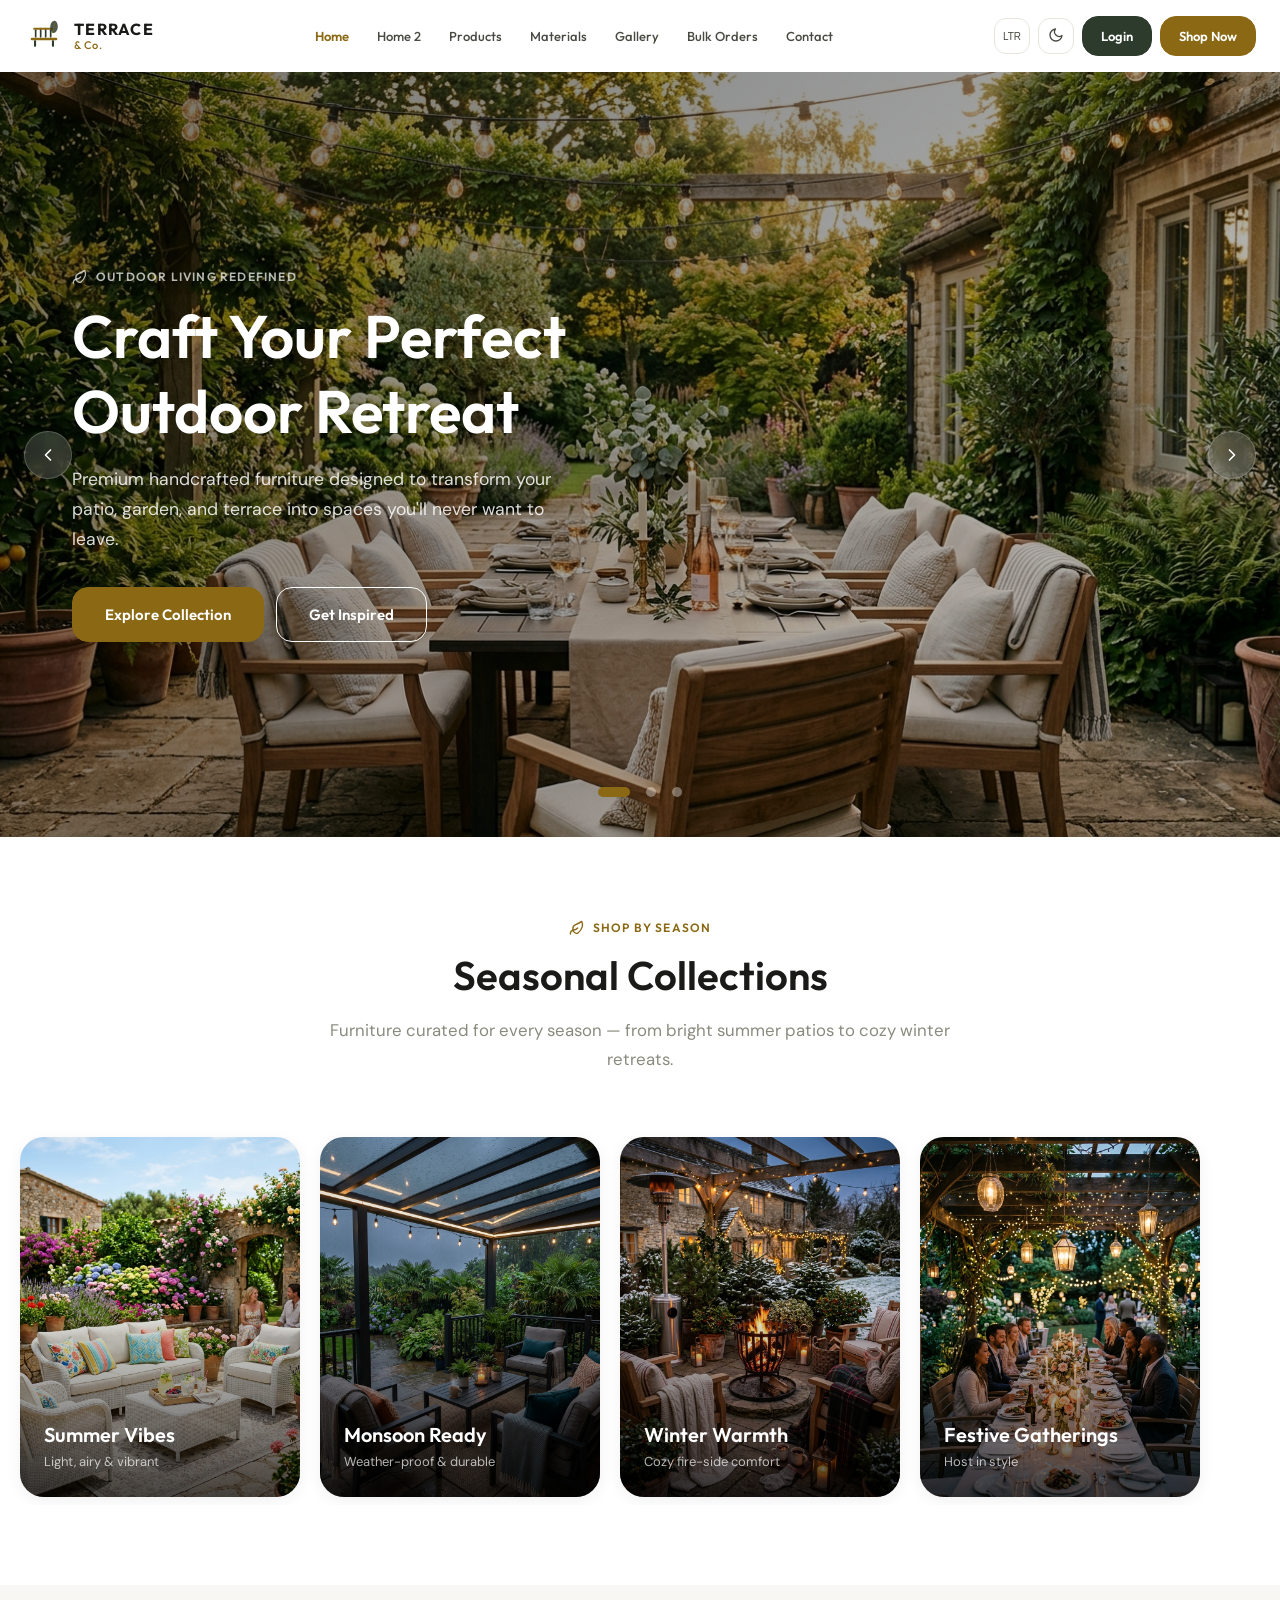
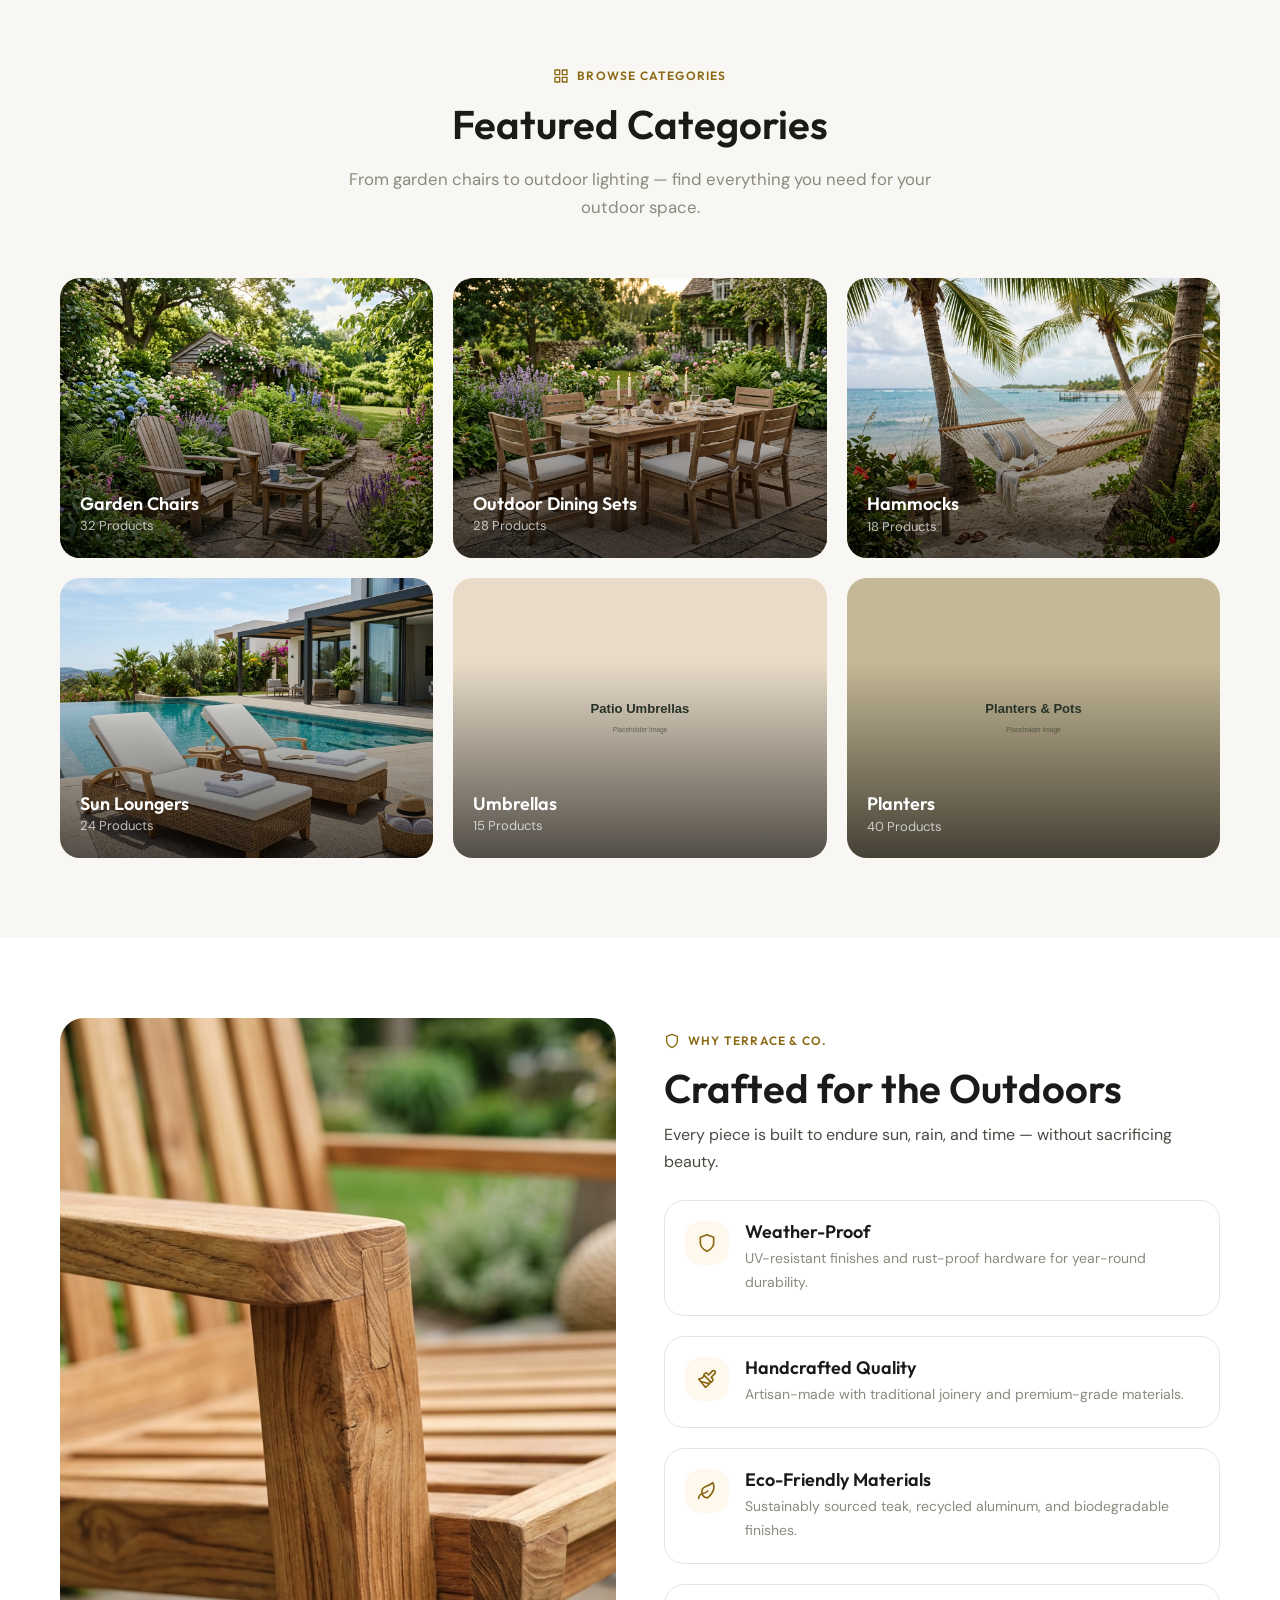
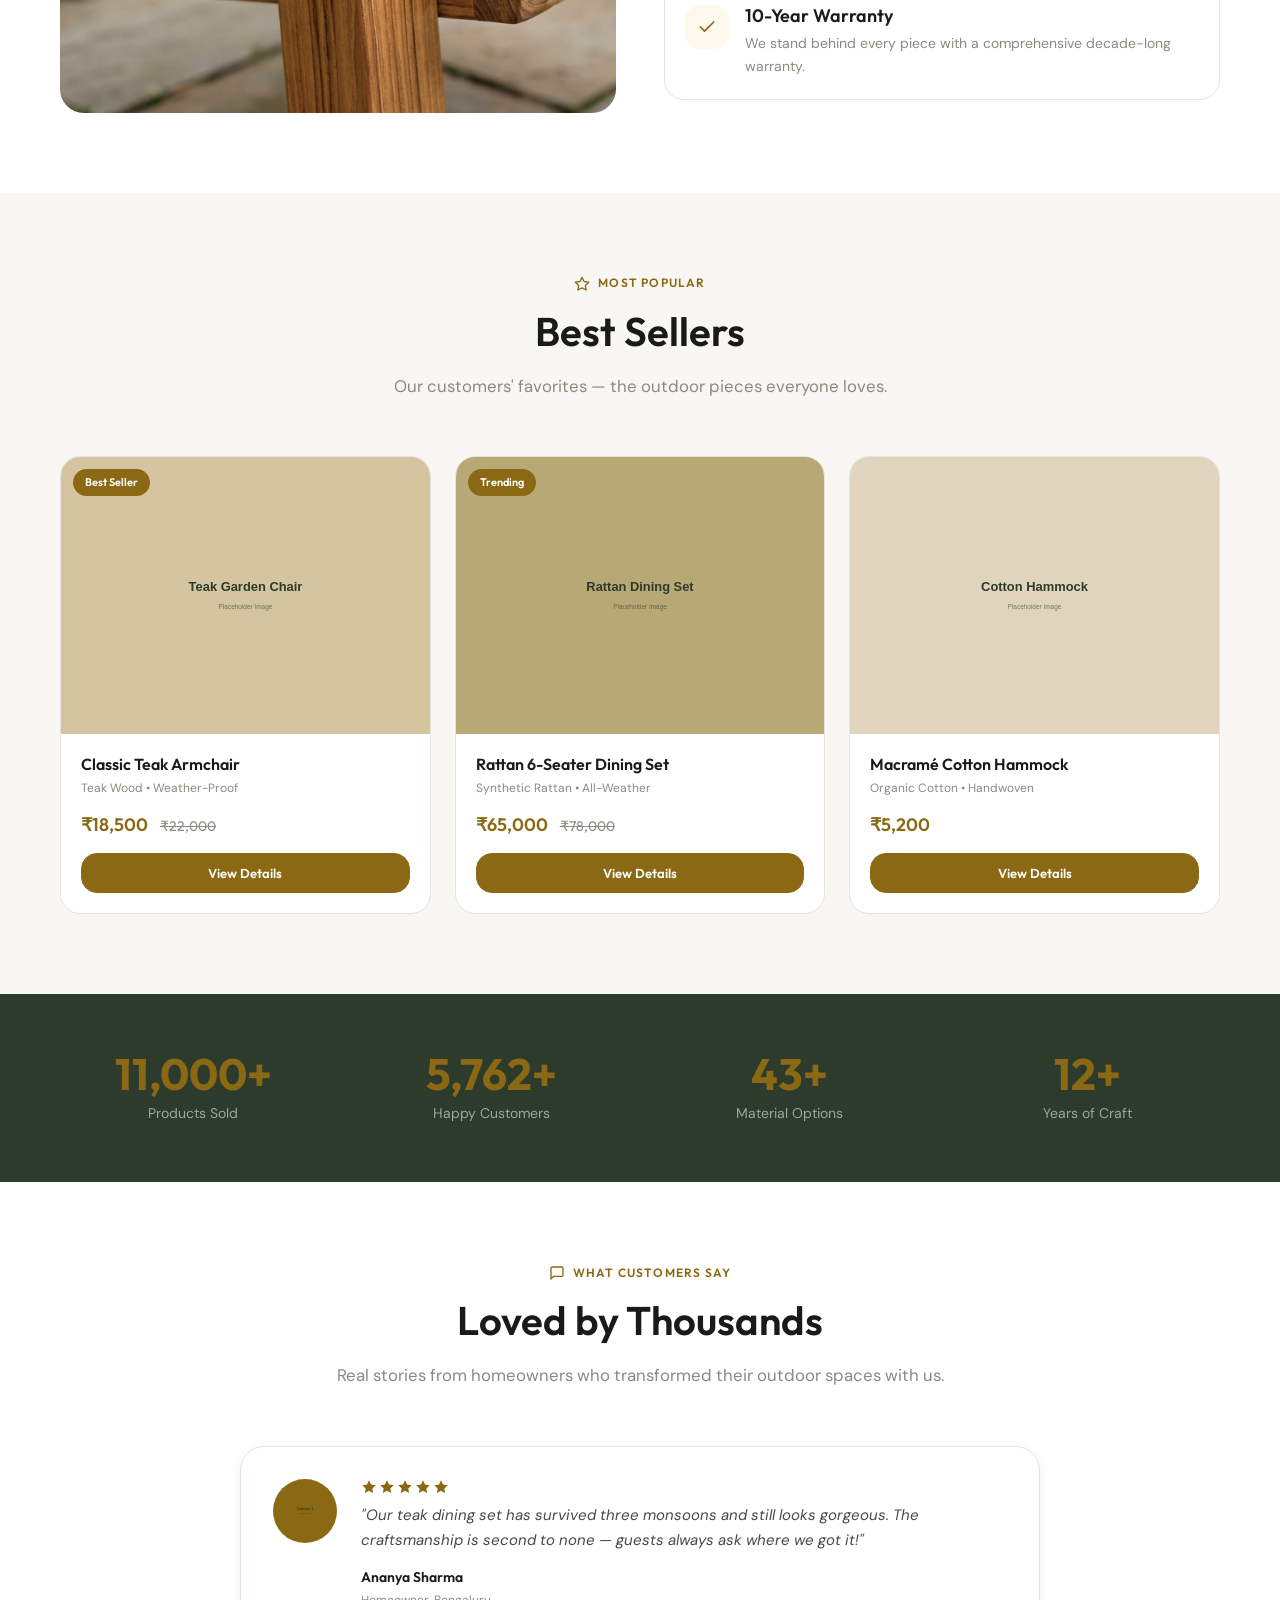
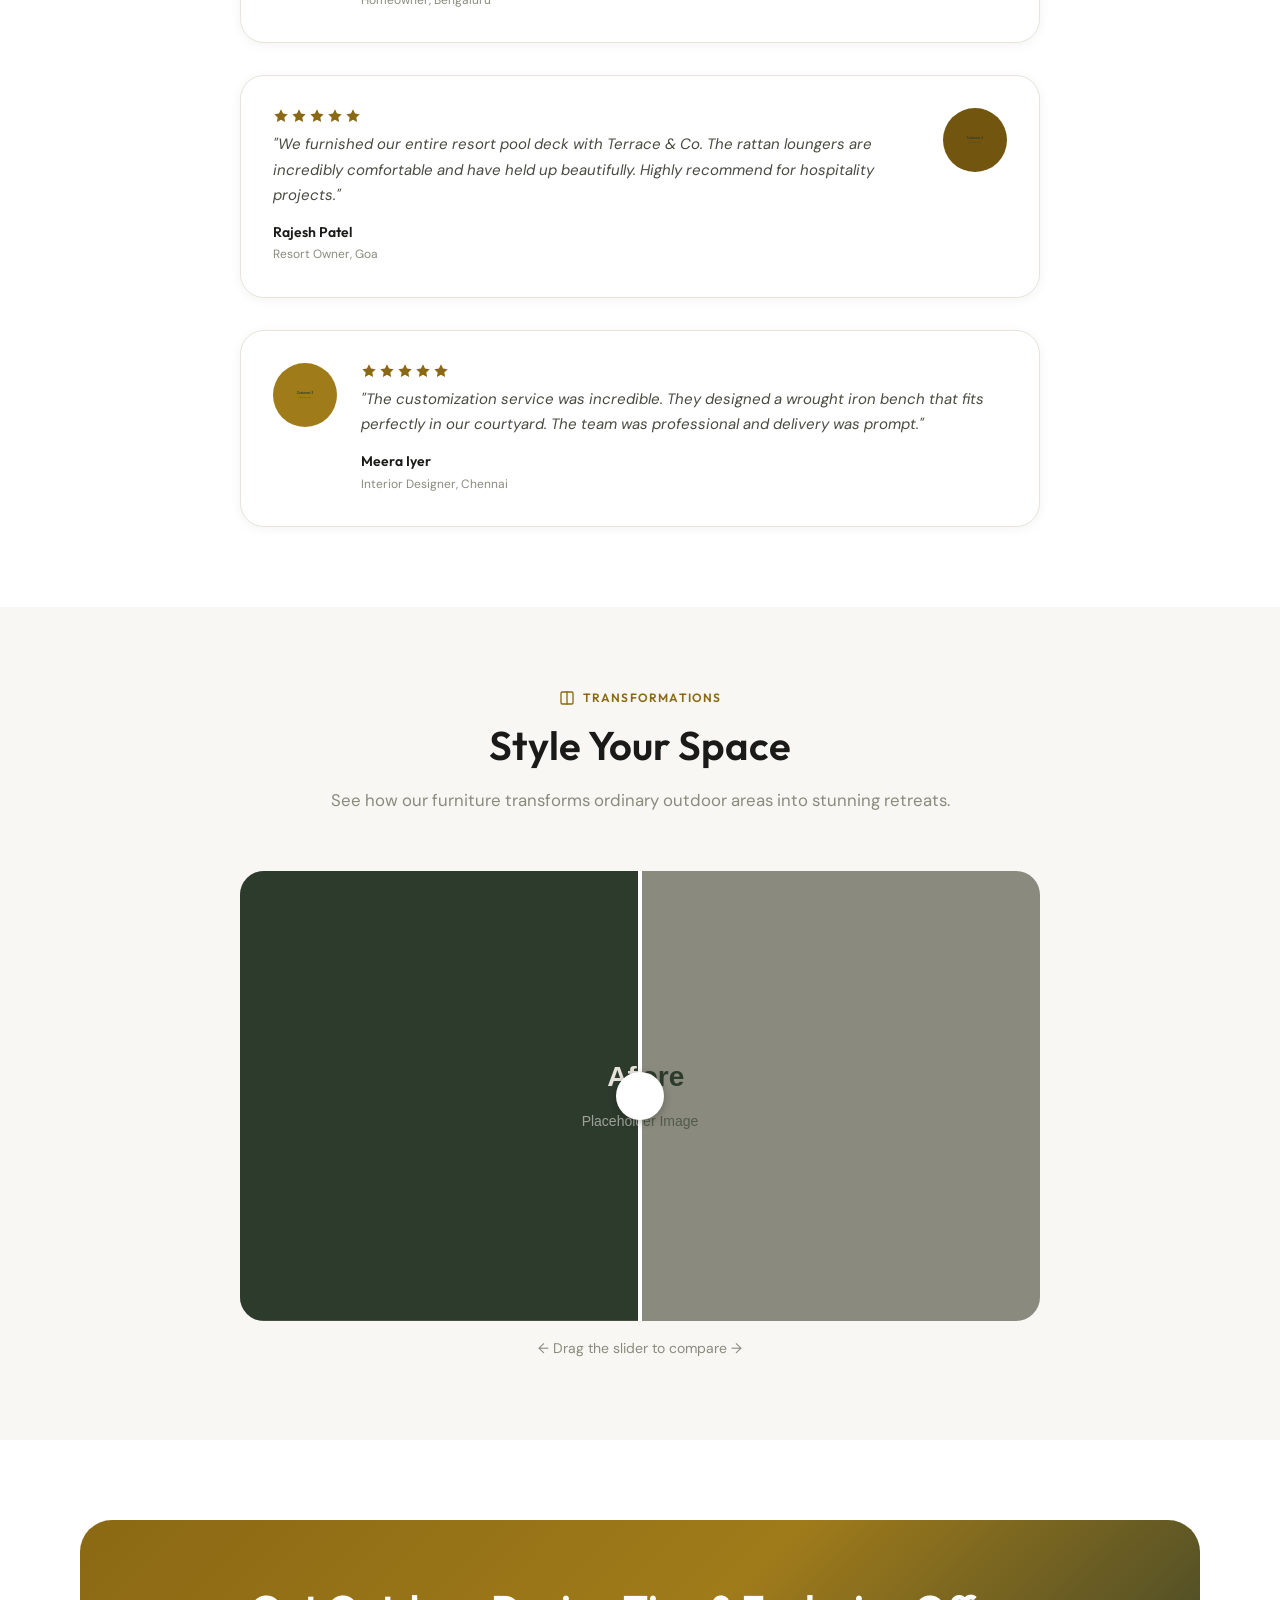
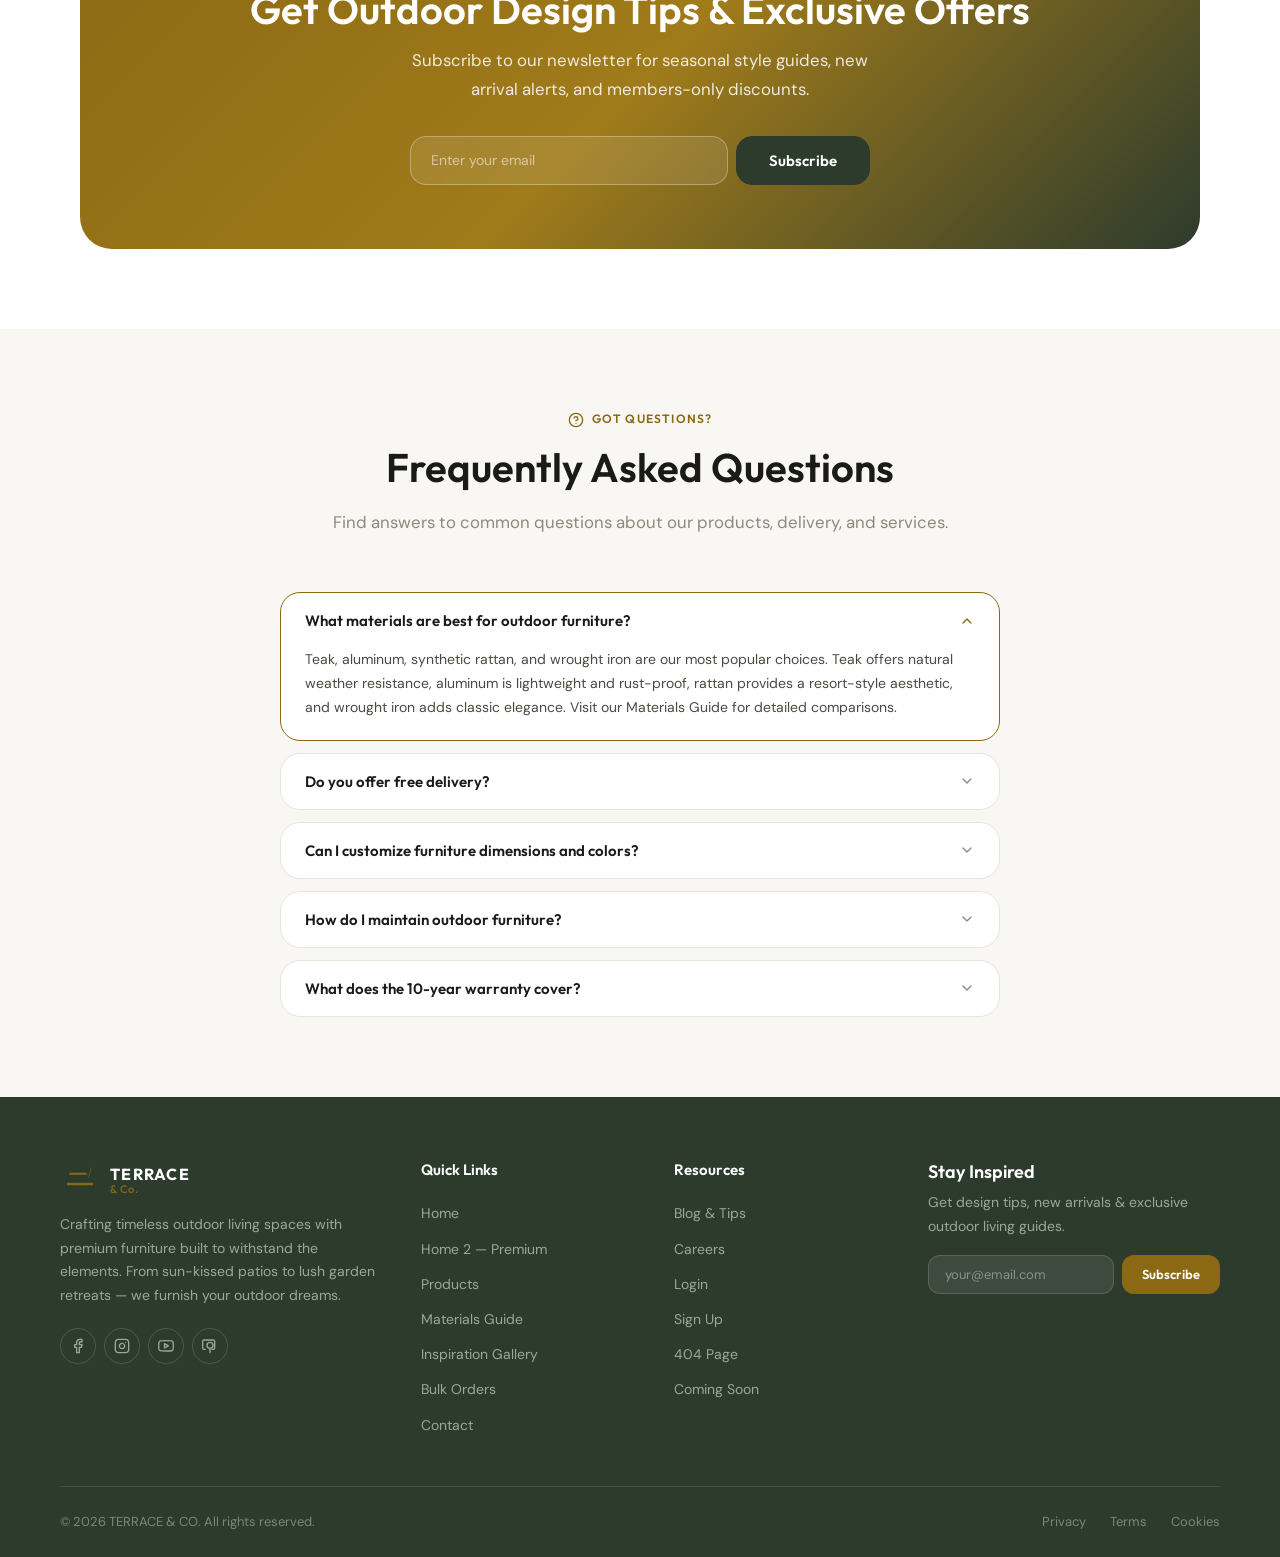
==== index.html @ 94e9394c "first commit" ====
<!DOCTYPE html>
<html lang="en" id="root-html">
<head>
    <meta charset="UTF-8">
    <meta name="viewport" content="width=device-width, initial-scale=1.0">
    <meta name="description" content="Terrace & Co. — Premium outdoor furniture & patio store. Discover handcrafted garden chairs, dining sets, hammocks, sun loungers, and more for your dream outdoor living space.">
    <title>Terrace & Co. — Outdoor Furniture & Patio Store</title>
    <link rel="icon" type="image/svg+xml" href="favicon.svg">
    <link rel="stylesheet" href="style.css">
</head>
<body>
<div id="main-nav"></div>

<!-- ====== HERO SLIDER ====== -->
<section class="hero-slider" id="hero-section">
    <!-- Slide 1 -->
    <div class="hero-slide active">
        <div class="hero-slide-bg"><img src="assets/images/hero_slide_1.jpg" alt="Outdoor dining setup at golden hour with teak furniture and string lights"></div>
        <div class="hero-slide-overlay"></div>
        <div class="hero-slide-content">
            <div class="section-label"><svg xmlns="http://www.w3.org/2000/svg" width="16" height="16" viewBox="0 0 24 24" fill="none" stroke="currentColor" stroke-width="2" stroke-linecap="round" stroke-linejoin="round"><path d="M11 20A7 7 0 0 1 9.8 6.9C15.5 4.9 17 3.5 19 2c1 2 2 4.5 1 8-1.5 5.5-4 7.5-7 10z"/><path d="M2 21c0-3 1.85-5.36 5.08-6C9.5 14.52 12 13 13 12"/></svg> Outdoor Living Redefined</div>
            <h1>Craft Your Perfect Outdoor Retreat</h1>
            <p>Premium handcrafted furniture designed to transform your patio, garden, and terrace into spaces you'll never want to leave.</p>
            <div style="display:flex;gap:0.75rem;flex-wrap:wrap;">
                <a href="products.html" class="btn btn-primary btn-lg">Explore Collection</a>
                <a href="gallery.html" class="btn btn-outline btn-lg" style="border-color:#fff;color:#fff;">Get Inspired</a>
            </div>
        </div>
    </div>
    <!-- Slide 2 -->
    <div class="hero-slide">
        <div class="hero-slide-bg"><img src="assets/images/hero_slide_2.jpg" alt="Modern luxury poolside loungers with tropical plants"></div>
        <div class="hero-slide-overlay"></div>
        <div class="hero-slide-content">
            <div class="section-label"><svg xmlns="http://www.w3.org/2000/svg" width="16" height="16" viewBox="0 0 24 24" fill="none" stroke="currentColor" stroke-width="2" stroke-linecap="round" stroke-linejoin="round"><circle cx="12" cy="12" r="5"/><line x1="12" y1="1" x2="12" y2="3"/><line x1="12" y1="21" x2="12" y2="23"/><line x1="4.22" y1="4.22" x2="5.64" y2="5.64"/><line x1="18.36" y1="18.36" x2="19.78" y2="19.78"/><line x1="1" y1="12" x2="3" y2="12"/><line x1="21" y1="12" x2="23" y2="12"/><line x1="4.22" y1="19.78" x2="5.64" y2="18.36"/><line x1="18.36" y1="5.64" x2="19.78" y2="4.22"/></svg> Resort-Style Living</div>
            <h1>Luxury Poolside & Lounge Furniture</h1>
            <p>Sun loungers, daybeds, and lounge sets crafted from weather-proof rattan and premium teak for the ultimate relaxation.</p>
            <div style="display:flex;gap:0.75rem;flex-wrap:wrap;">
                <a href="products.html" class="btn btn-primary btn-lg">Shop Loungers</a>
                <a href="materials.html" class="btn btn-outline btn-lg" style="border-color:#fff;color:#fff;">Material Guide</a>
            </div>
        </div>
    </div>
    <!-- Slide 3 -->
    <div class="hero-slide">
        <div class="hero-slide-bg"><img src="assets/images/hero_slide_3.jpg" alt="Bohemian garden hammock with lanterns and cushions"></div>
        <div class="hero-slide-overlay"></div>
        <div class="hero-slide-content">
            <div class="section-label"><svg xmlns="http://www.w3.org/2000/svg" width="16" height="16" viewBox="0 0 24 24" fill="none" stroke="currentColor" stroke-width="2" stroke-linecap="round" stroke-linejoin="round"><path d="M3 9l9-7 9 7v11a2 2 0 0 1-2 2H5a2 2 0 0 1-2-2z"/><polyline points="9 22 9 12 15 12 15 22"/></svg> Cozy Outdoor Spaces</div>
            <h1>Hammocks, Swings & Garden Bliss</h1>
            <p>Create a personal sanctuary in your backyard with our handwoven hammocks, garden swings, and nature-inspired accessories.</p>
            <div style="display:flex;gap:0.75rem;flex-wrap:wrap;">
                <a href="products.html" class="btn btn-primary btn-lg">Browse Hammocks</a>
                <a href="contact.html" class="btn btn-outline btn-lg" style="border-color:#fff;color:#fff;">Visit Showroom</a>
            </div>
        </div>
    </div>
    <!-- Controls -->
    <button class="hero-arrow prev" id="hero-prev" aria-label="Previous slide"><svg xmlns="http://www.w3.org/2000/svg" width="20" height="20" viewBox="0 0 24 24" fill="none" stroke="currentColor" stroke-width="2" stroke-linecap="round" stroke-linejoin="round"><polyline points="15 18 9 12 15 6"/></svg></button>
    <button class="hero-arrow next" id="hero-next" aria-label="Next slide"><svg xmlns="http://www.w3.org/2000/svg" width="20" height="20" viewBox="0 0 24 24" fill="none" stroke="currentColor" stroke-width="2" stroke-linecap="round" stroke-linejoin="round"><polyline points="9 18 15 12 9 6"/></svg></button>
    <div class="hero-controls">
        <button class="hero-dot active" aria-label="Slide 1"></button>
        <button class="hero-dot" aria-label="Slide 2"></button>
        <button class="hero-dot" aria-label="Slide 3"></button>
    </div>
</section>

<!-- ====== SEASONAL COLLECTIONS ====== -->
<section class="section">
    <div class="container">
        <div class="section-header animate-on-scroll">
            <div class="section-label" style="justify-content:center;"><svg xmlns="http://www.w3.org/2000/svg" width="16" height="16" viewBox="0 0 24 24" fill="none" stroke="currentColor" stroke-width="2" stroke-linecap="round" stroke-linejoin="round"><path d="M11 20A7 7 0 0 1 9.8 6.9C15.5 4.9 17 3.5 19 2c1 2 2 4.5 1 8-1.5 5.5-4 7.5-7 10z"/><path d="M2 21c0-3 1.85-5.36 5.08-6C9.5 14.52 12 13 13 12"/></svg> Shop by Season</div>
            <h2>Seasonal Collections</h2>
            <p>Furniture curated for every season — from bright summer patios to cozy winter retreats.</p>
        </div>
    </div>
    <div class="hscroll-wrap">
        <div class="hscroll-track">
            <div class="hscroll-card">
                <img src="assets/images/seasonal_summer.jpg" alt="Summer outdoor furniture collection with bright wicker sofas">
                <div class="hscroll-card-overlay"></div>
                <div class="hscroll-card-text"><h3>Summer Vibes</h3><p>Light, airy & vibrant</p></div>
            </div>
            <div class="hscroll-card">
                <img src="assets/images/seasonal_monsoon.jpg" alt="Monsoon-ready covered patio with weather-proof aluminum furniture">
                <div class="hscroll-card-overlay"></div>
                <div class="hscroll-card-text"><h3>Monsoon Ready</h3><p>Weather-proof & durable</p></div>
            </div>
            <div class="hscroll-card">
                <img src="assets/images/seasonal_winter.jpg" alt="Winter patio setup with fire pit and warm blankets">
                <div class="hscroll-card-overlay"></div>
                <div class="hscroll-card-text"><h3>Winter Warmth</h3><p>Cozy fire-side comfort</p></div>
            </div>
            <div class="hscroll-card">
                <img src="assets/images/seasonal_festive.jpg" alt="Festive garden dining party with fairy lights and lanterns">
                <div class="hscroll-card-overlay"></div>
                <div class="hscroll-card-text"><h3>Festive Gatherings</h3><p>Host in style</p></div>
            </div>
        </div>
    </div>
</section>

<!-- ====== FEATURED CATEGORIES ====== -->
<section class="section bg-surface">
    <div class="container">
        <div class="section-header animate-on-scroll">
            <div class="section-label" style="justify-content:center;"><svg xmlns="http://www.w3.org/2000/svg" width="16" height="16" viewBox="0 0 24 24" fill="none" stroke="currentColor" stroke-width="2" stroke-linecap="round" stroke-linejoin="round"><rect x="3" y="3" width="7" height="7"/><rect x="14" y="3" width="7" height="7"/><rect x="14" y="14" width="7" height="7"/><rect x="3" y="14" width="7" height="7"/></svg> Browse Categories</div>
            <h2>Featured Categories</h2>
            <p>From garden chairs to outdoor lighting — find everything you need for your outdoor space.</p>
        </div>
        <div class="cat-grid animate-on-scroll">
            <a href="products.html" class="cat-card">
                <img src="assets/images/cat_garden_chairs.jpg" alt="Wooden Adirondack garden chairs in a lush garden">
                <div class="cat-card-overlay"></div>
                <div class="cat-card-text"><h3>Garden Chairs</h3><p>32 Products</p></div>
            </a>
            <a href="products.html" class="cat-card">
                <img src="assets/images/cat_dining_sets.jpg" alt="Outdoor teak dining set with cushioned chairs">
                <div class="cat-card-overlay"></div>
                <div class="cat-card-text"><h3>Outdoor Dining Sets</h3><p>28 Products</p></div>
            </a>
            <a href="products.html" class="cat-card">
                <img src="assets/images/cat_hammocks.jpg" alt="Cotton rope hammock between palm trees on beach">
                <div class="cat-card-overlay"></div>
                <div class="cat-card-text"><h3>Hammocks</h3><p>18 Products</p></div>
            </a>
            <a href="products.html" class="cat-card">
                <img src="assets/images/cat_sun_loungers.jpg" alt="Rattan sun loungers by pool">
                <div class="cat-card-overlay"></div>
                <div class="cat-card-text"><h3>Sun Loungers</h3><p>24 Products</p></div>
            </a>
            <a href="products.html" class="cat-card">
                <img src="assets/images/cat_umbrellas.svg" alt="Cantilever patio umbrella">
                <div class="cat-card-overlay"></div>
                <div class="cat-card-text"><h3>Umbrellas</h3><p>15 Products</p></div>
            </a>
            <a href="products.html" class="cat-card">
                <img src="assets/images/cat_planters.svg" alt="Decorative planters and pots">
                <div class="cat-card-overlay"></div>
                <div class="cat-card-text"><h3>Planters</h3><p>40 Products</p></div>
            </a>
        </div>
    </div>
</section>

<!-- ====== WHY CHOOSE US ====== -->
<section class="section">
    <div class="container">
        <div class="feature-split animate-on-scroll">
            <div class="feature-img">
                <img src="assets/images/feature_section.jpg" alt="Close-up of premium handcrafted teak wood furniture joint">
            </div>
            <div>
                <div class="section-label"><svg xmlns="http://www.w3.org/2000/svg" width="16" height="16" viewBox="0 0 24 24" fill="none" stroke="currentColor" stroke-width="2" stroke-linecap="round" stroke-linejoin="round"><path d="M12 22s8-4 8-10V5l-8-3-8 3v7c0 6 8 10 8 10z"/></svg> Why Terrace & Co.</div>
                <h2 style="margin-bottom:0.5rem;">Crafted for the Outdoors</h2>
                <p style="margin-bottom:1.5rem;">Every piece is built to endure sun, rain, and time — without sacrificing beauty.</p>
                <div class="feature-list">
                    <div class="feature-item">
                        <div class="icon-box"><svg xmlns="http://www.w3.org/2000/svg" width="20" height="20" viewBox="0 0 24 24" fill="none" stroke="currentColor" stroke-width="2" stroke-linecap="round" stroke-linejoin="round"><path d="M12 22s8-4 8-10V5l-8-3-8 3v7c0 6 8 10 8 10z"/></svg></div>
                        <div><h4>Weather-Proof</h4><p>UV-resistant finishes and rust-proof hardware for year-round durability.</p></div>
                    </div>
                    <div class="feature-item">
                        <div class="icon-box"><svg xmlns="http://www.w3.org/2000/svg" width="20" height="20" viewBox="0 0 24 24" fill="none" stroke="currentColor" stroke-width="2" stroke-linecap="round" stroke-linejoin="round"><path d="M18.37 2.63L14 7l-1.59-1.59a2 2 0 0 0-2.82 0L8 7l9 9 1.59-1.59a2 2 0 0 0 0-2.82L17 10l4.37-4.37a2.12 2.12 0 1 0-3-3z"/><path d="M9 8c-2 3-4 3.5-7 4l8 10c2-1 6-5 6-7"/><path d="M14.5 17.5L4.5 15"/></svg></div>
                        <div><h4>Handcrafted Quality</h4><p>Artisan-made with traditional joinery and premium-grade materials.</p></div>
                    </div>
                    <div class="feature-item">
                        <div class="icon-box"><svg xmlns="http://www.w3.org/2000/svg" width="20" height="20" viewBox="0 0 24 24" fill="none" stroke="currentColor" stroke-width="2" stroke-linecap="round" stroke-linejoin="round"><path d="M11 20A7 7 0 0 1 9.8 6.9C15.5 4.9 17 3.5 19 2c1 2 2 4.5 1 8-1.5 5.5-4 7.5-7 10z"/><path d="M2 21c0-3 1.85-5.36 5.08-6C9.5 14.52 12 13 13 12"/></svg></div>
                        <div><h4>Eco-Friendly Materials</h4><p>Sustainably sourced teak, recycled aluminum, and biodegradable finishes.</p></div>
                    </div>
                    <div class="feature-item">
                        <div class="icon-box"><svg xmlns="http://www.w3.org/2000/svg" width="20" height="20" viewBox="0 0 24 24" fill="none" stroke="currentColor" stroke-width="2" stroke-linecap="round" stroke-linejoin="round"><polyline points="20 6 9 17 4 12"/></svg></div>
                        <div><h4>10-Year Warranty</h4><p>We stand behind every piece with a comprehensive decade-long warranty.</p></div>
                    </div>
                </div>
            </div>
        </div>
    </div>
</section>

<!-- ====== BEST SELLERS ====== -->
<section class="section bg-surface">
    <div class="container">
        <div class="section-header animate-on-scroll">
            <div class="section-label" style="justify-content:center;"><svg xmlns="http://www.w3.org/2000/svg" width="16" height="16" viewBox="0 0 24 24" fill="none" stroke="currentColor" stroke-width="2" stroke-linecap="round" stroke-linejoin="round"><polygon points="12 2 15.09 8.26 22 9.27 17 14.14 18.18 21.02 12 17.77 5.82 21.02 7 14.14 2 9.27 8.91 8.26 12 2"/></svg> Most Popular</div>
            <h2>Best Sellers</h2>
            <p>Our customers' favorites — the outdoor pieces everyone loves.</p>
        </div>
        <div class="product-grid animate-on-scroll">
            <div class="product-card">
                <div class="product-card-img">
                    <img src="assets/images/product_1.svg" alt="Teak Garden Chair">
                    <span class="product-badge">Best Seller</span>
                </div>
                <div class="product-card-body">
                    <h3>Classic Teak Armchair</h3>
                    <p class="product-material">Teak Wood • Weather-Proof</p>
                    <div class="product-price">₹18,500 <span class="old-price">₹22,000</span></div>
                    <a href="products.html" class="btn btn-primary btn-sm w-full">View Details</a>
                </div>
            </div>
            <div class="product-card">
                <div class="product-card-img">
                    <img src="assets/images/product_2.svg" alt="Rattan Dining Set">
                    <span class="product-badge">Trending</span>
                </div>
                <div class="product-card-body">
                    <h3>Rattan 6-Seater Dining Set</h3>
                    <p class="product-material">Synthetic Rattan • All-Weather</p>
                    <div class="product-price">₹65,000 <span class="old-price">₹78,000</span></div>
                    <a href="products.html" class="btn btn-primary btn-sm w-full">View Details</a>
                </div>
            </div>
            <div class="product-card">
                <div class="product-card-img">
                    <img src="assets/images/product_3.svg" alt="Cotton Hammock">
                </div>
                <div class="product-card-body">
                    <h3>Macramé Cotton Hammock</h3>
                    <p class="product-material">Organic Cotton • Handwoven</p>
                    <div class="product-price">₹5,200</div>
                    <a href="products.html" class="btn btn-primary btn-sm w-full">View Details</a>
                </div>
            </div>
        </div>
    </div>
</section>

<!-- ====== STATS BANNER ====== -->
<section class="stats-banner animate-on-scroll">
    <div class="container">
        <div class="stats-grid">
            <div class="stat-item">
                <div class="stat-value" data-count="15000" data-suffix="+">0</div>
                <div class="stat-label">Products Sold</div>
            </div>
            <div class="stat-item">
                <div class="stat-value" data-count="8000" data-suffix="+">0</div>
                <div class="stat-label">Happy Customers</div>
            </div>
            <div class="stat-item">
                <div class="stat-value" data-count="50" data-suffix="+">0</div>
                <div class="stat-label">Material Options</div>
            </div>
            <div class="stat-item">
                <div class="stat-value" data-count="12" data-suffix="+">0</div>
                <div class="stat-label">Years of Craft</div>
            </div>
        </div>
    </div>
</section>

<!-- ====== CUSTOMER REVIEWS ====== -->
<section class="section">
    <div class="container">
        <div class="section-header animate-on-scroll">
            <div class="section-label" style="justify-content:center;"><svg xmlns="http://www.w3.org/2000/svg" width="16" height="16" viewBox="0 0 24 24" fill="none" stroke="currentColor" stroke-width="2" stroke-linecap="round" stroke-linejoin="round"><path d="M21 15a2 2 0 0 1-2 2H7l-4 4V5a2 2 0 0 1 2-2h14a2 2 0 0 1 2 2z"/></svg> What Customers Say</div>
            <h2>Loved by Thousands</h2>
            <p>Real stories from homeowners who transformed their outdoor spaces with us.</p>
        </div>
        <div class="testimonial-list animate-on-scroll">
            <div class="testimonial-card">
                <div class="testimonial-avatar"><img src="assets/images/testimonial_1.svg" alt="Ananya Sharma"></div>
                <div class="testimonial-body">
                    <div class="testimonial-stars"><svg xmlns="http://www.w3.org/2000/svg" width="16" height="16" viewBox="0 0 24 24" fill="#8B6914" stroke="none"><polygon points="12 2 15.09 8.26 22 9.27 17 14.14 18.18 21.02 12 17.77 5.82 21.02 7 14.14 2 9.27 8.91 8.26 12 2"/></svg><svg xmlns="http://www.w3.org/2000/svg" width="16" height="16" viewBox="0 0 24 24" fill="#8B6914" stroke="none"><polygon points="12 2 15.09 8.26 22 9.27 17 14.14 18.18 21.02 12 17.77 5.82 21.02 7 14.14 2 9.27 8.91 8.26 12 2"/></svg><svg xmlns="http://www.w3.org/2000/svg" width="16" height="16" viewBox="0 0 24 24" fill="#8B6914" stroke="none"><polygon points="12 2 15.09 8.26 22 9.27 17 14.14 18.18 21.02 12 17.77 5.82 21.02 7 14.14 2 9.27 8.91 8.26 12 2"/></svg><svg xmlns="http://www.w3.org/2000/svg" width="16" height="16" viewBox="0 0 24 24" fill="#8B6914" stroke="none"><polygon points="12 2 15.09 8.26 22 9.27 17 14.14 18.18 21.02 12 17.77 5.82 21.02 7 14.14 2 9.27 8.91 8.26 12 2"/></svg><svg xmlns="http://www.w3.org/2000/svg" width="16" height="16" viewBox="0 0 24 24" fill="#8B6914" stroke="none"><polygon points="12 2 15.09 8.26 22 9.27 17 14.14 18.18 21.02 12 17.77 5.82 21.02 7 14.14 2 9.27 8.91 8.26 12 2"/></svg></div>
                    <blockquote>"Our teak dining set has survived three monsoons and still looks gorgeous. The craftsmanship is second to none — guests always ask where we got it!"</blockquote>
                    <div class="testimonial-name">Ananya Sharma</div>
                    <div class="testimonial-role">Homeowner, Bengaluru</div>
                </div>
            </div>
            <div class="testimonial-card">
                <div class="testimonial-avatar"><img src="assets/images/testimonial_2.svg" alt="Rajesh Patel"></div>
                <div class="testimonial-body">
                    <div class="testimonial-stars"><svg xmlns="http://www.w3.org/2000/svg" width="16" height="16" viewBox="0 0 24 24" fill="#8B6914" stroke="none"><polygon points="12 2 15.09 8.26 22 9.27 17 14.14 18.18 21.02 12 17.77 5.82 21.02 7 14.14 2 9.27 8.91 8.26 12 2"/></svg><svg xmlns="http://www.w3.org/2000/svg" width="16" height="16" viewBox="0 0 24 24" fill="#8B6914" stroke="none"><polygon points="12 2 15.09 8.26 22 9.27 17 14.14 18.18 21.02 12 17.77 5.82 21.02 7 14.14 2 9.27 8.91 8.26 12 2"/></svg><svg xmlns="http://www.w3.org/2000/svg" width="16" height="16" viewBox="0 0 24 24" fill="#8B6914" stroke="none"><polygon points="12 2 15.09 8.26 22 9.27 17 14.14 18.18 21.02 12 17.77 5.82 21.02 7 14.14 2 9.27 8.91 8.26 12 2"/></svg><svg xmlns="http://www.w3.org/2000/svg" width="16" height="16" viewBox="0 0 24 24" fill="#8B6914" stroke="none"><polygon points="12 2 15.09 8.26 22 9.27 17 14.14 18.18 21.02 12 17.77 5.82 21.02 7 14.14 2 9.27 8.91 8.26 12 2"/></svg><svg xmlns="http://www.w3.org/2000/svg" width="16" height="16" viewBox="0 0 24 24" fill="#8B6914" stroke="none"><polygon points="12 2 15.09 8.26 22 9.27 17 14.14 18.18 21.02 12 17.77 5.82 21.02 7 14.14 2 9.27 8.91 8.26 12 2"/></svg></div>
                    <blockquote>"We furnished our entire resort pool deck with Terrace & Co. The rattan loungers are incredibly comfortable and have held up beautifully. Highly recommend for hospitality projects."</blockquote>
                    <div class="testimonial-name">Rajesh Patel</div>
                    <div class="testimonial-role">Resort Owner, Goa</div>
                </div>
            </div>
            <div class="testimonial-card">
                <div class="testimonial-avatar"><img src="assets/images/testimonial_3.svg" alt="Meera Iyer"></div>
                <div class="testimonial-body">
                    <div class="testimonial-stars"><svg xmlns="http://www.w3.org/2000/svg" width="16" height="16" viewBox="0 0 24 24" fill="#8B6914" stroke="none"><polygon points="12 2 15.09 8.26 22 9.27 17 14.14 18.18 21.02 12 17.77 5.82 21.02 7 14.14 2 9.27 8.91 8.26 12 2"/></svg><svg xmlns="http://www.w3.org/2000/svg" width="16" height="16" viewBox="0 0 24 24" fill="#8B6914" stroke="none"><polygon points="12 2 15.09 8.26 22 9.27 17 14.14 18.18 21.02 12 17.77 5.82 21.02 7 14.14 2 9.27 8.91 8.26 12 2"/></svg><svg xmlns="http://www.w3.org/2000/svg" width="16" height="16" viewBox="0 0 24 24" fill="#8B6914" stroke="none"><polygon points="12 2 15.09 8.26 22 9.27 17 14.14 18.18 21.02 12 17.77 5.82 21.02 7 14.14 2 9.27 8.91 8.26 12 2"/></svg><svg xmlns="http://www.w3.org/2000/svg" width="16" height="16" viewBox="0 0 24 24" fill="#8B6914" stroke="none"><polygon points="12 2 15.09 8.26 22 9.27 17 14.14 18.18 21.02 12 17.77 5.82 21.02 7 14.14 2 9.27 8.91 8.26 12 2"/></svg><svg xmlns="http://www.w3.org/2000/svg" width="16" height="16" viewBox="0 0 24 24" fill="#8B6914" stroke="none"><polygon points="12 2 15.09 8.26 22 9.27 17 14.14 18.18 21.02 12 17.77 5.82 21.02 7 14.14 2 9.27 8.91 8.26 12 2"/></svg></div>
                    <blockquote>"The customization service was incredible. They designed a wrought iron bench that fits perfectly in our courtyard. The team was professional and delivery was prompt."</blockquote>
                    <div class="testimonial-name">Meera Iyer</div>
                    <div class="testimonial-role">Interior Designer, Chennai</div>
                </div>
            </div>
        </div>
    </div>
</section>

<!-- ====== STYLE YOUR SPACE — BEFORE/AFTER ====== -->
<section class="section bg-surface">
    <div class="container">
        <div class="section-header animate-on-scroll">
            <div class="section-label" style="justify-content:center;"><svg xmlns="http://www.w3.org/2000/svg" width="16" height="16" viewBox="0 0 24 24" fill="none" stroke="currentColor" stroke-width="2" stroke-linecap="round" stroke-linejoin="round"><rect x="3" y="3" width="18" height="18" rx="2" ry="2"/><line x1="12" y1="3" x2="12" y2="21"/></svg> Transformations</div>
            <h2>Style Your Space</h2>
            <p>See how our furniture transforms ordinary outdoor areas into stunning retreats.</p>
        </div>
        <div class="ba-slider animate-on-scroll">
            <img src="assets/images/before_space.svg" alt="Before — Empty patio space" class="ba-before">
            <img src="assets/images/after_space.svg" alt="After — Furnished patio with Terrace & Co. furniture" class="ba-after">
            <div class="ba-handle"></div>
        </div>
        <p class="text-center text-muted" style="margin-top:1rem;font-size:0.875rem;">← Drag the slider to compare →</p>
    </div>
</section>

<!-- ====== NEWSLETTER CTA ====== -->
<section class="section">
    <div class="container">
        <div class="cta-banner animate-on-scroll">
            <h2>Get Outdoor Design Tips & Exclusive Offers</h2>
            <p>Subscribe to our newsletter for seasonal style guides, new arrival alerts, and members-only discounts.</p>
            <form class="newsletter-form" onsubmit="event.preventDefault(); alert('Subscribed successfully!'); this.reset();">
                <input type="email" class="newsletter-input" placeholder="Enter your email" required>
                <button type="submit" class="btn btn-secondary btn-lg">Subscribe</button>
            </form>
        </div>
    </div>
</section>

<!-- ====== FAQ ====== -->
<section class="section bg-surface">
    <div class="container">
        <div class="section-header animate-on-scroll">
            <div class="section-label" style="justify-content:center;"><svg xmlns="http://www.w3.org/2000/svg" width="16" height="16" viewBox="0 0 24 24" fill="none" stroke="currentColor" stroke-width="2" stroke-linecap="round" stroke-linejoin="round"><circle cx="12" cy="12" r="10"/><path d="M9.09 9a3 3 0 0 1 5.83 1c0 2-3 3-3 3"/><line x1="12" y1="17" x2="12.01" y2="17"/></svg> Got Questions?</div>
            <h2>Frequently Asked Questions</h2>
            <p>Find answers to common questions about our products, delivery, and services.</p>
        </div>
        <div class="faq-list animate-on-scroll">
            <div class="faq-item active">
                <button class="faq-question" onclick="toggleFAQ(this)">What materials are best for outdoor furniture?<svg xmlns="http://www.w3.org/2000/svg" width="16" height="16" viewBox="0 0 24 24" fill="none" stroke="currentColor" stroke-width="2" stroke-linecap="round" stroke-linejoin="round"><polyline points="6 9 12 15 18 9"/></svg></button>
                <div class="faq-answer"><p>Teak, aluminum, synthetic rattan, and wrought iron are our most popular choices. Teak offers natural weather resistance, aluminum is lightweight and rust-proof, rattan provides a resort-style aesthetic, and wrought iron adds classic elegance. Visit our Materials Guide for detailed comparisons.</p></div>
            </div>
            <div class="faq-item">
                <button class="faq-question" onclick="toggleFAQ(this)">Do you offer free delivery?<svg xmlns="http://www.w3.org/2000/svg" width="16" height="16" viewBox="0 0 24 24" fill="none" stroke="currentColor" stroke-width="2" stroke-linecap="round" stroke-linejoin="round"><polyline points="6 9 12 15 18 9"/></svg></button>
                <div class="faq-answer"><p>Yes! We offer free delivery within city limits for orders above ₹15,000. For bulk and custom orders, delivery and installation are complimentary regardless of order value. Standard delivery takes 5–7 business days.</p></div>
            </div>
            <div class="faq-item">
                <button class="faq-question" onclick="toggleFAQ(this)">Can I customize furniture dimensions and colors?<svg xmlns="http://www.w3.org/2000/svg" width="16" height="16" viewBox="0 0 24 24" fill="none" stroke="currentColor" stroke-width="2" stroke-linecap="round" stroke-linejoin="round"><polyline points="6 9 12 15 18 9"/></svg></button>
                <div class="faq-answer"><p>Absolutely! We offer full customization for most products — including dimensions, material choice, cushion fabric, and finish color. Visit our Bulk & Customization Orders page or contact us for a design consultation.</p></div>
            </div>
            <div class="faq-item">
                <button class="faq-question" onclick="toggleFAQ(this)">How do I maintain outdoor furniture?<svg xmlns="http://www.w3.org/2000/svg" width="16" height="16" viewBox="0 0 24 24" fill="none" stroke="currentColor" stroke-width="2" stroke-linecap="round" stroke-linejoin="round"><polyline points="6 9 12 15 18 9"/></svg></button>
                <div class="faq-answer"><p>Maintenance depends on the material. Teak requires seasonal oiling, aluminum needs occasional soap-water cleaning, rattan should be kept dry and wiped clean, and wrought iron benefits from annual touch-up paint. Detailed care guides are included with every purchase.</p></div>
            </div>
            <div class="faq-item">
                <button class="faq-question" onclick="toggleFAQ(this)">What does the 10-year warranty cover?<svg xmlns="http://www.w3.org/2000/svg" width="16" height="16" viewBox="0 0 24 24" fill="none" stroke="currentColor" stroke-width="2" stroke-linecap="round" stroke-linejoin="round"><polyline points="6 9 12 15 18 9"/></svg></button>
                <div class="faq-answer"><p>Our warranty covers structural defects, frame damage, and material degradation under normal outdoor use. It does not cover cushion fabric wear, scratches from physical impact, or damage from extreme misuse. Full terms are available at checkout.</p></div>
            </div>
        </div>
    </div>
</section>

<!-- Scroll to Top -->
<button class="scroll-top-btn" id="scroll-top-btn" aria-label="Scroll to top"><svg xmlns="http://www.w3.org/2000/svg" width="18" height="18" viewBox="0 0 24 24" fill="none" stroke="currentColor" stroke-width="2" stroke-linecap="round" stroke-linejoin="round"><line x1="12" y1="19" x2="12" y2="5"/><polyline points="5 12 12 5 19 12"/></svg></button>

<div id="main-footer"></div>

<script src="components.js"></script>
</body>
</html>
---- style.css ----
/* ===== OUTDOOR FURNITURE & PATIO STORE — DESIGN SYSTEM ===== */

/* --- Google Fonts --- */
@import url('https://fonts.googleapis.com/css2?family=Outfit:wght@400;500;600;700&family=DM+Sans:wght@400;500;600&display=swap');

/* --- CSS Custom Properties --- */
:root {
    --primary: #8B6914;
    --primary-hover: #725610;
    --primary-light: #FFF8ED;
    --primary-glow: rgba(139, 105, 20, 0.28);
    --primary-subtle: rgba(139, 105, 20, 0.08);
    --secondary: #2D3B2D;
    --secondary-hover: #3D4F3D;
    --secondary-light: #F0F4F0;

    --text-heading: #1A1A18;
    --text-body: #4A4A42;
    --text-muted: #8A8A7E;
    --bg-body: #FFFFFF;
    --bg-surface: #F9F7F3;
    --bg-card: #FFFFFF;
    --border-default: #E8E4DC;
    --border-light: #F2EFE8;
    --shadow-sm: 0 1px 3px rgba(0,0,0,0.04);
    --shadow-md: 0 4px 16px rgba(0,0,0,0.06);
    --shadow-lg: 0 12px 40px rgba(0,0,0,0.08);
    --shadow-xl: 0 24px 64px rgba(0,0,0,0.10);
    --shadow-card: 0 2px 12px rgba(0,0,0,0.05);
    --shadow-card-hover: 0 12px 36px rgba(139,105,20,0.12), 0 4px 12px rgba(0,0,0,0.06);
    --shadow-glow: 0 0 40px rgba(139,105,20,0.16);

    --font-heading: 'Outfit', sans-serif;
    --font-body: 'DM Sans', sans-serif;
    --radius-sm: 0.5rem;
    --radius-md: 0.75rem;
    --radius-lg: 1rem;
    --radius-xl: 1.25rem;
    --radius-2xl: 1.5rem;
    --radius-3xl: 2rem;
    --radius-full: 9999px;
    --transition-fast: all 0.2s cubic-bezier(0.4, 0, 0.2, 1);
    --transition-smooth: all 0.35s cubic-bezier(0.4, 0, 0.2, 1);
    --transition-premium: all 0.5s cubic-bezier(0.16, 1, 0.3, 1);
}

/* --- Dark Mode --- */
.dark {
    --primary-light: rgba(139, 105, 20, 0.12);
    --secondary-light: rgba(45, 59, 45, 0.2);
    --text-heading: #F2F0EB;
    --text-body: #A8A89E;
    --text-muted: #6E6E64;
    --bg-body: #0F1210;
    --bg-surface: #181D19;
    --bg-card: #1E2520;
    --border-default: #2E352E;
    --border-light: #242B24;
    --shadow-sm: 0 1px 3px rgba(0,0,0,0.2);
    --shadow-md: 0 4px 16px rgba(0,0,0,0.3);
    --shadow-lg: 0 12px 40px rgba(0,0,0,0.4);
    --shadow-xl: 0 24px 64px rgba(0,0,0,0.5);
    --shadow-card: 0 2px 12px rgba(0,0,0,0.2);
    --shadow-card-hover: 0 12px 36px rgba(139,105,20,0.16), 0 4px 12px rgba(0,0,0,0.3);
}

/* --- Base Reset --- */
*, *::before, *::after {
    margin: 0;
    padding: 0;
    box-sizing: border-box;
}

html {
    scroll-behavior: smooth;
    -webkit-font-smoothing: antialiased;
    -moz-osx-font-smoothing: grayscale;
    overflow-x: hidden;
}

body {
    font-family: var(--font-body);
    font-weight: 400;
    color: var(--text-body);
    background-color: var(--bg-body);
    line-height: 1.7;
    transition: background-color 0.3s ease, color 0.3s ease;
    overflow-x: hidden;
}

img {
    max-width: 100%;
    height: auto;
    display: block;
}

a {
    text-decoration: none;
    color: inherit;
    transition: var(--transition-fast);
}

ul, ol {
    list-style: none;
}

/* --- Typography --- */
h1, h2, h3, h4, h5, h6 {
    font-family: var(--font-heading);
    font-weight: 600;
    color: var(--text-heading);
    line-height: 1.25;
}

h1 { font-size: clamp(2rem, 5vw, 3.25rem); }
h2 { font-size: clamp(1.625rem, 4vw, 2.5rem); }
h3 { font-size: clamp(1.25rem, 3vw, 1.625rem); }
h4 { font-size: 1.125rem; }

p {
    font-weight: 400;
    line-height: 1.7;
    color: var(--text-body);
}

.text-muted { color: var(--text-muted); }

/* --- Layout --- */
.container {
    width: 100%;
    max-width: 1200px;
    margin: 0 auto;
    padding: 0 1.25rem;
}

.section {
    padding: 5rem 0;
}

.section-sm {
    padding: 3.5rem 0;
}

.section-header {
    text-align: center;
    max-width: 640px;
    margin: 0 auto 3.5rem auto;
}

.section-header h2 {
    margin-bottom: 1rem;
}

.section-header p {
    font-size: 1.05rem;
    color: var(--text-muted);
}

.section-label {
    display: inline-flex;
    align-items: center;
    gap: 0.5rem;
    font-family: var(--font-heading);
    font-size: 0.75rem;
    font-weight: 600;
    text-transform: uppercase;
    letter-spacing: 0.1em;
    color: var(--primary);
    margin-bottom: 0.75rem;
}

.text-center { text-align: center; }

/* --- Grid System --- */
.grid {
    display: grid;
    gap: 1.5rem;
}
.grid-2 { grid-template-columns: repeat(2, 1fr); }
.grid-3 { grid-template-columns: repeat(3, 1fr); }
.grid-4 { grid-template-columns: repeat(4, 1fr); }

@media (max-width: 1024px) {
    .grid-4 { grid-template-columns: repeat(2, 1fr); }
    .grid-3 { grid-template-columns: repeat(2, 1fr); }
}

@media (max-width: 768px) {
    .grid-4 { grid-template-columns: 1fr; }
    .grid-3 { grid-template-columns: 1fr; }
    .grid-2 { grid-template-columns: 1fr; }
}

/* --- Buttons --- */
.btn {
    display: inline-flex;
    align-items: center;
    justify-content: center;
    gap: 0.5rem;
    font-family: var(--font-heading);
    font-weight: 600;
    font-size: 0.875rem;
    padding: 0.6875rem 1.5rem;
    border-radius: var(--radius-lg);
    border: 1.5px solid transparent;
    cursor: pointer;
    transition: var(--transition-fast);
    white-space: nowrap;
    text-align: center;
}

.btn-primary {
    background: var(--primary);
    color: #fff;
    border-color: var(--primary);
}
.btn-primary:hover {
    background: var(--primary-hover);
    border-color: var(--primary-hover);
    box-shadow: 0 6px 20px var(--primary-glow);
    transform: translateY(-1px);
}

.btn-secondary {
    background: var(--secondary);
    color: #fff;
    border-color: var(--secondary);
}
.btn-secondary:hover {
    background: var(--secondary-hover);
    border-color: var(--secondary-hover);
    transform: translateY(-1px);
}

.btn-outline {
    background: transparent;
    color: var(--primary);
    border-color: var(--primary);
}
.btn-outline:hover {
    background: var(--primary);
    color: #fff;
    transform: translateY(-1px);
}

.btn-ghost {
    background: transparent;
    color: var(--text-heading);
    border-color: var(--border-default);
}
.btn-ghost:hover {
    border-color: var(--primary);
    color: var(--primary);
}

.btn-sm {
    font-size: 0.8125rem;
    padding: 0.5rem 1.125rem;
}

.btn-lg {
    font-size: 0.9375rem;
    padding: 0.875rem 2rem;
}

.w-full { width: 100%; }

/* --- Cards --- */
.card {
    background: var(--bg-card);
    border: 1px solid var(--border-default);
    border-radius: var(--radius-xl);
    padding: 1.75rem;
    box-shadow: var(--shadow-card);
    transition: var(--transition-smooth);
}

.card:hover {
    box-shadow: var(--shadow-card-hover);
    transform: translateY(-3px);
}

.card-flat {
    background: var(--bg-card);
    border: 1px solid var(--border-default);
    border-radius: var(--radius-xl);
    padding: 1.75rem;
    transition: var(--transition-fast);
}

/* --- Icon Box --- */
.icon-box {
    display: inline-flex;
    align-items: center;
    justify-content: center;
    width: 2.75rem;
    height: 2.75rem;
    border-radius: var(--radius-lg);
    background: var(--primary-light);
    color: var(--primary);
    flex-shrink: 0;
}

.icon-box-lg {
    width: 3.5rem;
    height: 3.5rem;
    border-radius: var(--radius-xl);
}

.icon-box-secondary {
    background: var(--secondary-light);
    color: var(--secondary);
}

.dark .icon-box {
    background: rgba(139, 105, 20, 0.12);
}
.dark .icon-box-secondary {
    background: rgba(45, 59, 45, 0.2);
}

/* ===== NAVBAR ===== */
.navbar {
    position: fixed;
    top: 0;
    left: 0;
    right: 0;
    z-index: 1000;
    background: rgba(255, 255, 255, 0.85);
    backdrop-filter: blur(16px);
    -webkit-backdrop-filter: blur(16px);
    border-bottom: 1px solid transparent;
    transition: var(--transition-smooth);
    height: 72px;
}

.dark .navbar {
    background: rgba(15, 18, 16, 0.88);
}

.navbar.scrolled {
    border-bottom-color: var(--border-default);
    box-shadow: var(--shadow-sm);
}

.nav-inner {
    display: flex;
    align-items: center;
    justify-content: space-between;
    max-width: 1320px;
    margin: 0 auto;
    padding: 0 1.5rem;
    height: 72px;
    gap: 1rem;
}

.nav-logo {
    display: flex;
    align-items: center;
    gap: 0.625rem;
    flex-shrink: 0;
}

.nav-logo-img {
    transition: var(--transition-fast);
}

.nav-logo:hover .nav-logo-img {
    transform: scale(1.05);
}

.nav-logo-text {
    display: flex;
    flex-direction: column;
    line-height: 1.1;
}

.brand-top {
    font-family: var(--font-heading);
    font-weight: 700;
    font-size: 1rem;
    color: var(--text-heading);
    letter-spacing: 0.08em;
}

.brand-bottom {
    font-family: var(--font-heading);
    font-weight: 500;
    font-size: 0.6875rem;
    color: var(--primary);
    letter-spacing: 0.04em;
}

.nav-links {
    display: flex;
    align-items: center;
    gap: 0.25rem;
}

.nav-link {
    font-family: var(--font-heading);
    font-size: 0.8125rem;
    font-weight: 500;
    color: var(--text-body);
    padding: 0.5rem 0.75rem;
    border-radius: var(--radius-md);
    transition: var(--transition-fast);
}

.nav-link:hover {
    color: var(--primary);
    background: var(--primary-subtle);
}

.nav-link.active {
    color: var(--primary);
    font-weight: 600;
}

.nav-actions {
    display: flex;
    align-items: center;
    gap: 0.5rem;
    flex-shrink: 0;
}

.nav-icon-btn {
    display: inline-flex;
    align-items: center;
    justify-content: center;
    width: 2.25rem;
    height: 2.25rem;
    border: 1px solid var(--border-default);
    border-radius: var(--radius-md);
    background: transparent;
    color: var(--text-body);
    cursor: pointer;
    transition: var(--transition-fast);
    flex-shrink: 0;
}

.nav-icon-btn:hover {
    border-color: var(--primary);
    color: var(--primary);
    background: var(--primary-subtle);
}

.mobile-menu-btn {
    display: none;
    align-items: center;
    justify-content: center;
    width: 2.25rem;
    height: 2.25rem;
    border: 1px solid var(--border-default);
    border-radius: var(--radius-md);
    background: transparent;
    color: var(--text-body);
    cursor: pointer;
    transition: var(--transition-fast);
}

.navbar-spacer {
    height: 72px;
}

/* Mobile Menu */
.mobile-backdrop {
    display: none;
    position: fixed;
    inset: 0;
    z-index: 998;
    background: rgba(0, 0, 0, 0.4);
    opacity: 0;
    transition: opacity 0.3s ease;
}

.mobile-backdrop.open {
    display: block;
    opacity: 1;
}

.mobile-menu {
    display: none;
    position: fixed;
    top: 0;
    right: -100%;
    width: min(320px, 85vw);
    height: 100vh;
    z-index: 999;
    background: var(--bg-card);
    border-left: 1px solid var(--border-default);
    padding: 5rem 1.5rem 2rem;
    flex-direction: column;
    gap: 0.25rem;
    transition: right 0.35s cubic-bezier(0.16, 1, 0.3, 1);
    overflow-y: auto;
}

.dark .mobile-menu {
    background: var(--bg-card);
}

.mobile-menu.open {
    right: 0;
}

.mob-link {
    display: block;
    font-family: var(--font-heading);
    font-size: 0.9375rem;
    font-weight: 500;
    color: var(--text-body);
    padding: 0.75rem 1rem;
    border-radius: var(--radius-md);
    transition: var(--transition-fast);
}

.mob-link:hover, .mob-link.active {
    color: var(--primary);
    background: var(--primary-subtle);
}

.mob-actions {
    display: flex;
    flex-direction: column;
    gap: 0.5rem;
    margin-top: 1.5rem;
    padding-top: 1.5rem;
    border-top: 1px solid var(--border-default);
}

.mob-toggles {
    display: flex;
    gap: 0.5rem;
    margin-top: 1rem;
    justify-content: center;
}

@media (max-width: 1024px) {
    .nav-links { display: none; }
    .mobile-menu-btn { display: flex; }
    .mobile-menu { display: flex; }
    .nav-actions .btn { display: none; }
}

/* ===== FOOTER ===== */
.footer {
    background: var(--secondary);
    color: #C8D0C8;
    padding: 4rem 0 0;
}

.footer-grid {
    display: grid;
    grid-template-columns: 1.5fr 1fr 1fr 1.2fr;
    gap: 2.5rem;
}

.footer-brand p {
    font-size: 0.875rem;
    color: #9AA89A;
    margin-top: 0.75rem;
    line-height: 1.7;
}

.footer-col-title {
    font-family: var(--font-heading);
    font-weight: 600;
    font-size: 0.9375rem;
    color: #fff;
    margin-bottom: 1.25rem;
}

.footer-links li + li {
    margin-top: 0.5rem;
}

.footer-links a {
    font-size: 0.875rem;
    color: #9AA89A;
    transition: var(--transition-fast);
}

.footer-links a:hover {
    color: #fff;
    padding-left: 4px;
}

[dir="rtl"] .footer-links a:hover {
    padding-left: 0;
    padding-right: 4px;
}

.footer-socials {
    display: flex;
    gap: 0.5rem;
    margin-top: 1.25rem;
}

.footer-social-link {
    display: flex;
    align-items: center;
    justify-content: center;
    width: 2.25rem;
    height: 2.25rem;
    border-radius: 50%;
    border: 1px solid rgba(255,255,255,0.15);
    color: #9AA89A;
    transition: var(--transition-fast);
}

.footer-social-link:hover {
    color: #fff;
    border-color: var(--primary);
    background: rgba(139,105,20,0.15);
}

.footer-newsletter h4 {
    color: #fff;
    margin-bottom: 0.5rem;
}

.footer-newsletter p {
    font-size: 0.875rem;
    color: #9AA89A;
    margin-bottom: 1rem;
}

.footer-newsletter-form {
    display: flex;
    gap: 0.5rem;
}

.footer-newsletter-input {
    flex: 1;
    padding: 0.625rem 1rem;
    background: rgba(255,255,255,0.08);
    border: 1px solid rgba(255,255,255,0.15);
    border-radius: var(--radius-md);
    color: #fff;
    font-family: var(--font-body);
    font-size: 0.8125rem;
    outline: none;
    transition: var(--transition-fast);
}

.footer-newsletter-input:focus {
    border-color: var(--primary);
}

.footer-newsletter-input::placeholder {
    color: rgba(255,255,255,0.4);
}

.footer-newsletter-btn {
    padding: 0.625rem 1.25rem;
    background: var(--primary);
    color: #fff;
    border: none;
    border-radius: var(--radius-md);
    font-family: var(--font-heading);
    font-weight: 600;
    font-size: 0.8125rem;
    cursor: pointer;
    transition: var(--transition-fast);
    white-space: nowrap;
}

.footer-newsletter-btn:hover {
    background: var(--primary-hover);
}

.footer-bottom {
    display: flex;
    align-items: center;
    justify-content: space-between;
    padding: 1.5rem 0;
    margin-top: 3rem;
    border-top: 1px solid rgba(255,255,255,0.1);
    flex-wrap: wrap;
    gap: 0.75rem;
}

.footer-bottom p {
    font-size: 0.8125rem;
    color: #7A877A;
}

.footer-bottom-links {
    display: flex;
    gap: 1.5rem;
}

.footer-bottom-links a {
    font-size: 0.8125rem;
    color: #7A877A;
    transition: var(--transition-fast);
}

.footer-bottom-links a:hover {
    color: #fff;
}

@media (max-width: 1024px) {
    .footer-grid {
        grid-template-columns: repeat(2, 1fr);
    }
}

@media (max-width: 768px) {
    .footer-grid {
        grid-template-columns: 1fr;
        text-align: center;
    }
    .footer-socials {
        justify-content: center;
    }
    .footer-newsletter-form {
        flex-direction: column;
    }
    .footer-bottom {
        flex-direction: column;
        text-align: center;
    }
    .footer-bottom-links {
        justify-content: center;
    }
}

/* ===== PAGE HEADER ===== */
.page-header {
    position: relative;
    padding: 6rem 0 3.5rem;
    min-height: 280px;
    display: flex;
    align-items: flex-end;
    overflow: hidden;
}

.page-header-bg {
    position: absolute;
    inset: 0;
    z-index: 0;
}

.page-header-bg img {
    width: 100%;
    height: 100%;
    object-fit: cover;
}

.page-header-overlay {
    position: absolute;
    inset: 0;
    z-index: 1;
    background: linear-gradient(180deg, rgba(0,0,0,0.2) 0%, rgba(0,0,0,0.65) 100%);
}

.page-header .container {
    position: relative;
    z-index: 2;
}

.page-header h1 {
    color: #fff;
    margin-bottom: 0.5rem;
}

.page-header p {
    color: rgba(255,255,255,0.8);
    font-size: 1.05rem;
    max-width: 540px;
}

.breadcrumb {
    display: flex;
    align-items: center;
    gap: 0.5rem;
    font-family: var(--font-heading);
    font-size: 0.8125rem;
    font-weight: 500;
    color: rgba(255,255,255,0.6);
    margin-bottom: 0.75rem;
}

.breadcrumb a {
    color: rgba(255,255,255,0.8);
}

.breadcrumb a:hover {
    color: #fff;
}

/* ===== HERO SLIDER (Home 1) ===== */
.hero-slider {
    position: relative;
    width: 100%;
    height: 85vh;
    min-height: 540px;
    max-height: 800px;
    overflow: hidden;
}

.hero-slide {
    position: absolute;
    inset: 0;
    opacity: 0;
    transition: opacity 1s ease;
}

.hero-slide.active {
    opacity: 1;
}

.hero-slide-bg {
    position: absolute;
    inset: 0;
}

.hero-slide-bg img {
    width: 100%;
    height: 100%;
    object-fit: cover;
}

.hero-slide-overlay {
    position: absolute;
    inset: 0;
    background: linear-gradient(135deg, rgba(0,0,0,0.55) 0%, rgba(0,0,0,0.2) 100%);
}

.hero-slide-content {
    position: relative;
    z-index: 2;
    display: flex;
    flex-direction: column;
    justify-content: center;
    align-items: flex-start;
    height: 100%;
    max-width: 1200px;
    margin: 0 auto;
    padding: 0 2rem;
}

.hero-slide-content .section-label {
    color: rgba(255,255,255,0.7);
}

.hero-slide-content h1 {
    color: #fff;
    font-size: clamp(2.25rem, 5vw, 3.75rem);
    max-width: 620px;
    margin-bottom: 1rem;
}

.hero-slide-content p {
    color: rgba(255,255,255,0.85);
    font-size: 1.1rem;
    max-width: 480px;
    margin-bottom: 2rem;
}

.hero-controls {
    position: absolute;
    bottom: 2.5rem;
    left: 50%;
    transform: translateX(-50%);
    z-index: 5;
    display: flex;
    align-items: center;
    gap: 1rem;
}

.hero-dot {
    width: 10px;
    height: 10px;
    border-radius: 50%;
    background: rgba(255,255,255,0.35);
    border: none;
    cursor: pointer;
    transition: var(--transition-fast);
}

.hero-dot.active {
    background: var(--primary);
    width: 32px;
    border-radius: 5px;
}

.hero-arrow {
    position: absolute;
    top: 50%;
    transform: translateY(-50%);
    z-index: 5;
    width: 3rem;
    height: 3rem;
    border-radius: 50%;
    background: rgba(255,255,255,0.15);
    backdrop-filter: blur(8px);
    border: 1px solid rgba(255,255,255,0.2);
    color: #fff;
    display: flex;
    align-items: center;
    justify-content: center;
    cursor: pointer;
    transition: var(--transition-fast);
}

.hero-arrow:hover {
    background: rgba(255,255,255,0.3);
}

.hero-arrow.prev { left: 1.5rem; }
.hero-arrow.next { right: 1.5rem; }

[dir="rtl"] .hero-arrow.prev { left: auto; right: 1.5rem; }
[dir="rtl"] .hero-arrow.next { right: auto; left: 1.5rem; }

@media (max-width: 768px) {
    .hero-slider {
        height: 70vh;
        min-height: 420px;
    }
    .hero-arrow { display: none; }
    .hero-slide-content {
        align-items: center;
        text-align: center;
    }
    .hero-slide-content .section-label {
        justify-content: center;
    }
}

/* ===== SPLIT HERO (Home 2) ===== */
.hero-split {
    display: grid;
    grid-template-columns: 1fr 1fr;
    min-height: 85vh;
    align-items: center;
    overflow: hidden;
}

.hero-split-text {
    padding: 4rem 3rem 4rem 2rem;
    max-width: 600px;
    margin-left: auto;
}

.hero-split-text h1 {
    font-size: clamp(2rem, 4.5vw, 3.5rem);
    margin-bottom: 1.25rem;
}

.hero-split-text p {
    font-size: 1.05rem;
    margin-bottom: 2rem;
    color: var(--text-body);
}

.hero-split-img {
    position: relative;
    height: 100%;
    min-height: 500px;
}

.hero-split-img img {
    width: 100%;
    height: 100%;
    object-fit: cover;
}

.hero-split-badge {
    position: absolute;
    bottom: 2rem;
    left: -2rem;
    background: var(--bg-card);
    border: 1px solid var(--border-default);
    border-radius: var(--radius-xl);
    padding: 1rem 1.5rem;
    box-shadow: var(--shadow-lg);
    display: flex;
    align-items: center;
    gap: 0.75rem;
}

[dir="rtl"] .hero-split-badge {
    left: auto;
    right: -2rem;
}

.hero-split-badge .badge-number {
    font-family: var(--font-heading);
    font-weight: 700;
    font-size: 1.5rem;
    color: var(--primary);
}

.hero-split-badge .badge-label {
    font-size: 0.8125rem;
    color: var(--text-muted);
    line-height: 1.3;
}

@media (max-width: 768px) {
    .hero-split {
        grid-template-columns: 1fr;
        min-height: auto;
    }
    .hero-split-text {
        padding: 3rem 1.5rem 2rem;
        margin-left: 0;
        text-align: center;
        max-width: 100%;
    }
    .hero-split-img {
        min-height: 350px;
    }
    .hero-split-badge {
        left: 50%;
        transform: translateX(-50%);
        bottom: 1.5rem;
    }
    [dir="rtl"] .hero-split-badge {
        left: 50%;
        right: auto;
        transform: translateX(-50%);
    }
}

/* ===== HORIZONTAL SCROLL CARDS ===== */
.hscroll-wrap {
    overflow-x: auto;
    scroll-behavior: smooth;
    -webkit-overflow-scrolling: touch;
    scrollbar-width: none;
    padding: 0.5rem 0;
}

.hscroll-wrap::-webkit-scrollbar { display: none; }

.hscroll-track {
    display: flex;
    gap: 1.25rem;
    padding: 0 1.25rem;
    width: max-content;
}

.hscroll-card {
    position: relative;
    flex: 0 0 280px;
    height: 360px;
    border-radius: var(--radius-2xl);
    overflow: hidden;
    cursor: pointer;
    box-shadow: var(--shadow-md);
    transition: var(--transition-smooth);
}

.hscroll-card:hover {
    transform: translateY(-6px);
    box-shadow: var(--shadow-lg);
}

.hscroll-card img {
    width: 100%;
    height: 100%;
    object-fit: cover;
    transition: transform 0.6s ease;
}

.hscroll-card:hover img {
    transform: scale(1.06);
}

.hscroll-card-overlay {
    position: absolute;
    inset: 0;
    background: linear-gradient(180deg, transparent 40%, rgba(0,0,0,0.7) 100%);
}

.hscroll-card-text {
    position: absolute;
    bottom: 1.5rem;
    left: 1.5rem;
    right: 1.5rem;
    z-index: 2;
}

[dir="rtl"] .hscroll-card-text {
    left: 1.5rem;
    right: 1.5rem;
}

.hscroll-card-text h3 {
    color: #fff;
    font-size: 1.25rem;
    margin-bottom: 0.25rem;
}

.hscroll-card-text p {
    color: rgba(255,255,255,0.7);
    font-size: 0.8125rem;
}

/* ===== CATEGORY GRID ===== */
.cat-grid {
    display: grid;
    grid-template-columns: repeat(3, 1fr);
    gap: 1.25rem;
}

.cat-card {
    position: relative;
    border-radius: var(--radius-xl);
    overflow: hidden;
    aspect-ratio: 4/3;
    cursor: pointer;
}

.cat-card img {
    width: 100%;
    height: 100%;
    object-fit: cover;
    transition: transform 0.6s ease;
}

.cat-card:hover img {
    transform: scale(1.08);
}

.cat-card-overlay {
    position: absolute;
    inset: 0;
    background: linear-gradient(180deg, transparent 30%, rgba(0,0,0,0.65) 100%);
    transition: var(--transition-smooth);
}

.cat-card:hover .cat-card-overlay {
    background: linear-gradient(180deg, transparent 20%, rgba(0,0,0,0.75) 100%);
}

.cat-card-text {
    position: absolute;
    bottom: 1.25rem;
    left: 1.25rem;
    right: 1.25rem;
    z-index: 2;
}

.cat-card-text h3 {
    color: #fff;
    font-size: 1.125rem;
}

.cat-card-text p {
    color: rgba(255,255,255,0.7);
    font-size: 0.8125rem;
}

@media (max-width: 1024px) {
    .cat-grid { grid-template-columns: repeat(2, 1fr); }
}

@media (max-width: 768px) {
    .cat-grid { grid-template-columns: 1fr; }
}

/* ===== FEATURE SECTION (Left Image + Right Cards) ===== */
.feature-split {
    display: grid;
    grid-template-columns: 1fr 1fr;
    gap: 3rem;
    align-items: center;
}

.feature-img {
    border-radius: var(--radius-2xl);
    overflow: hidden;
    aspect-ratio: 4/5;
}

.feature-img img {
    width: 100%;
    height: 100%;
    object-fit: cover;
}

.feature-list {
    display: flex;
    flex-direction: column;
    gap: 1.25rem;
}

.feature-item {
    display: flex;
    gap: 1rem;
    align-items: flex-start;
    padding: 1.25rem;
    border-radius: var(--radius-xl);
    border: 1px solid var(--border-default);
    background: var(--bg-card);
    transition: var(--transition-fast);
}

.feature-item:hover {
    border-color: var(--primary);
    box-shadow: var(--shadow-md);
}

.feature-item h4 {
    margin-bottom: 0.25rem;
}

.feature-item p {
    font-size: 0.875rem;
    color: var(--text-muted);
}

@media (max-width: 768px) {
    .feature-split {
        grid-template-columns: 1fr;
    }
    .feature-img {
        aspect-ratio: 16/9;
    }
}

/* ===== STATS BANNER ===== */
.stats-banner {
    background: var(--secondary);
    padding: 3.5rem 0;
}

.stats-grid {
    display: grid;
    grid-template-columns: repeat(4, 1fr);
    gap: 2rem;
    text-align: center;
}

.stat-item .stat-value {
    font-family: var(--font-heading);
    font-weight: 700;
    font-size: clamp(1.75rem, 4vw, 2.75rem);
    color: var(--primary);
    line-height: 1.1;
}

.stat-item .stat-label {
    font-size: 0.875rem;
    color: #9AA89A;
    margin-top: 0.25rem;
}

@media (max-width: 768px) {
    .stats-grid {
        grid-template-columns: repeat(2, 1fr);
        gap: 1.5rem;
    }
}

@media (max-width: 360px) {
    .stats-grid {
        grid-template-columns: 1fr;
    }
}

/* ===== PRODUCT CARDS ===== */
.product-grid {
    display: grid;
    grid-template-columns: repeat(3, 1fr);
    gap: 1.5rem;
}

.product-card {
    background: var(--bg-card);
    border: 1px solid var(--border-default);
    border-radius: var(--radius-xl);
    overflow: hidden;
    transition: var(--transition-smooth);
}

.product-card:hover {
    box-shadow: var(--shadow-card-hover);
    transform: translateY(-4px);
}

.product-card-img {
    position: relative;
    aspect-ratio: 4/3;
    overflow: hidden;
}

.product-card-img img {
    width: 100%;
    height: 100%;
    object-fit: cover;
    transition: transform 0.6s ease;
}

.product-card:hover .product-card-img img {
    transform: scale(1.06);
}

.product-badge {
    position: absolute;
    top: 0.75rem;
    left: 0.75rem;
    padding: 0.25rem 0.75rem;
    border-radius: var(--radius-full);
    font-family: var(--font-heading);
    font-size: 0.6875rem;
    font-weight: 600;
    background: var(--primary);
    color: #fff;
}

[dir="rtl"] .product-badge {
    left: auto;
    right: 0.75rem;
}

.product-card-body {
    padding: 1.25rem;
}

.product-card-body h3 {
    font-size: 1rem;
    margin-bottom: 0.25rem;
}

.product-material {
    font-size: 0.75rem;
    color: var(--text-muted);
    margin-bottom: 0.75rem;
}

.product-price {
    font-family: var(--font-heading);
    font-weight: 600;
    font-size: 1.125rem;
    color: var(--primary);
    margin-bottom: 0.75rem;
}

.product-price .old-price {
    font-size: 0.875rem;
    color: var(--text-muted);
    text-decoration: line-through;
    font-weight: 400;
    margin-left: 0.5rem;
}

[dir="rtl"] .product-price .old-price {
    margin-left: 0;
    margin-right: 0.5rem;
}

@media (max-width: 1024px) {
    .product-grid { grid-template-columns: repeat(2, 1fr); }
}

@media (max-width: 768px) {
    .product-grid { grid-template-columns: 1fr; }
}

/* ===== FILTER TABS ===== */
.filter-bar {
    display: flex;
    flex-wrap: wrap;
    gap: 0.5rem;
    justify-content: center;
    margin-bottom: 2.5rem;
}

.filter-tab {
    font-family: var(--font-heading);
    font-size: 0.8125rem;
    font-weight: 500;
    padding: 0.5rem 1.125rem;
    border-radius: var(--radius-full);
    border: 1.5px solid var(--border-default);
    background: transparent;
    color: var(--text-body);
    cursor: pointer;
    transition: var(--transition-fast);
}

.filter-tab:hover {
    border-color: var(--primary);
    color: var(--primary);
}

.filter-tab.active {
    background: var(--primary);
    color: #fff;
    border-color: var(--primary);
}

/* ===== TESTIMONIAL CARDS ===== */
.testimonial-list {
    display: flex;
    flex-direction: column;
    gap: 2rem;
    max-width: 800px;
    margin: 0 auto;
}

.testimonial-card {
    display: flex;
    gap: 1.5rem;
    align-items: flex-start;
    padding: 2rem;
    background: var(--bg-card);
    border: 1px solid var(--border-default);
    border-radius: var(--radius-2xl);
    box-shadow: var(--shadow-card);
    transition: var(--transition-smooth);
}

.testimonial-card:nth-child(even) {
    flex-direction: row-reverse;
}

[dir="rtl"] .testimonial-card:nth-child(even) {
    flex-direction: row;
}

[dir="rtl"] .testimonial-card:nth-child(odd) {
    flex-direction: row-reverse;
}

.testimonial-card:hover {
    box-shadow: var(--shadow-card-hover);
}

.testimonial-avatar {
    width: 64px;
    height: 64px;
    border-radius: 50%;
    overflow: hidden;
    flex-shrink: 0;
}

.testimonial-avatar img {
    width: 100%;
    height: 100%;
    object-fit: cover;
}

.testimonial-body blockquote {
    font-size: 0.9375rem;
    color: var(--text-body);
    font-style: italic;
    line-height: 1.7;
    margin-bottom: 0.75rem;
}

.testimonial-name {
    font-family: var(--font-heading);
    font-weight: 600;
    font-size: 0.875rem;
    color: var(--text-heading);
}

.testimonial-role {
    font-size: 0.75rem;
    color: var(--text-muted);
}

.testimonial-stars {
    display: flex;
    gap: 2px;
    margin-bottom: 0.5rem;
}

@media (max-width: 768px) {
    .testimonial-card,
    .testimonial-card:nth-child(even) {
        flex-direction: column;
        text-align: center;
        align-items: center;
    }
    [dir="rtl"] .testimonial-card,
    [dir="rtl"] .testimonial-card:nth-child(even),
    [dir="rtl"] .testimonial-card:nth-child(odd) {
        flex-direction: column;
    }
}

/* ===== CTA BANNER ===== */
.cta-banner {
    background: linear-gradient(135deg, var(--primary) 0%, #A07B1A 50%, var(--secondary) 100%);
    padding: 4rem 2rem;
    border-radius: var(--radius-3xl);
    text-align: center;
    margin: 0 1.25rem;
}

.cta-banner h2 {
    color: #fff;
    margin-bottom: 0.75rem;
}

.cta-banner p {
    color: rgba(255,255,255,0.85);
    font-size: 1.05rem;
    max-width: 480px;
    margin: 0 auto 2rem;
}

.cta-banner .newsletter-form {
    display: flex;
    gap: 0.5rem;
    max-width: 460px;
    margin: 0 auto;
}

.cta-banner .newsletter-input {
    flex: 1;
    padding: 0.75rem 1.25rem;
    border-radius: var(--radius-lg);
    border: 1.5px solid rgba(255,255,255,0.3);
    background: rgba(255,255,255,0.1);
    backdrop-filter: blur(6px);
    color: #fff;
    font-family: var(--font-body);
    font-size: 0.875rem;
    outline: none;
    transition: var(--transition-fast);
}

.cta-banner .newsletter-input:focus {
    border-color: #fff;
}

.cta-banner .newsletter-input::placeholder {
    color: rgba(255,255,255,0.55);
}

@media (max-width: 480px) {
    .cta-banner .newsletter-form {
        flex-direction: column;
    }
}

/* ===== FAQ ===== */
.faq-list {
    max-width: 720px;
    margin: 0 auto;
    display: flex;
    flex-direction: column;
    gap: 0.75rem;
}

.faq-item {
    background: var(--bg-card);
    border: 1px solid var(--border-default);
    border-radius: var(--radius-xl);
    overflow: hidden;
    transition: var(--transition-fast);
}

.faq-item.active {
    border-color: var(--primary);
}

.faq-question {
    display: flex;
    align-items: center;
    justify-content: space-between;
    gap: 1rem;
    width: 100%;
    padding: 1.125rem 1.5rem;
    background: none;
    border: none;
    cursor: pointer;
    font-family: var(--font-heading);
    font-weight: 600;
    font-size: 0.9375rem;
    color: var(--text-heading);
    text-align: left;
}

[dir="rtl"] .faq-question {
    text-align: right;
}

.faq-question svg {
    flex-shrink: 0;
    transition: transform 0.3s ease;
    color: var(--text-muted);
}

.faq-item.active .faq-question svg {
    transform: rotate(180deg);
    color: var(--primary);
}

.faq-answer {
    max-height: 0;
    overflow: hidden;
    transition: max-height 0.4s ease, padding 0.3s ease;
    padding: 0 1.5rem;
}

.faq-item.active .faq-answer {
    max-height: 300px;
    padding: 0 1.5rem 1.25rem;
}

.faq-answer p {
    font-size: 0.875rem;
    color: var(--text-body);
}

/* ===== AUTH PAGES ===== */
.auth-page {
    min-height: 100vh;
    display: flex;
    flex-direction: column;
    background: var(--bg-surface);
}

.auth-topbar {
    display: flex;
    justify-content: flex-end;
    padding: 1rem 1.5rem;
    position: fixed;
    top: 0;
    right: 0;
    z-index: 100;
}

[dir="rtl"] .auth-topbar {
    right: auto;
    left: 0;
    justify-content: flex-start;
}

.auth-toggle-btn {
    display: inline-flex;
    align-items: center;
    justify-content: center;
    width: 2.25rem;
    height: 2.25rem;
    border: 1px solid var(--border-default);
    border-radius: var(--radius-md);
    background: var(--bg-card);
    color: var(--text-body);
    cursor: pointer;
    transition: var(--transition-fast);
}

.auth-toggle-btn:hover {
    border-color: var(--primary);
    color: var(--primary);
}

.auth-card {
    position: relative;
    width: 100%;
    max-width: 440px;
    background: var(--bg-card);
    border: 1px solid var(--border-default);
    border-radius: var(--radius-2xl);
    padding: 2.5rem 2rem;
    box-shadow: var(--shadow-lg);
    overflow: hidden;
}

.auth-logo {
    display: flex;
    align-items: center;
    gap: 0.625rem;
    justify-content: center;
    margin-bottom: 1.5rem;
}

.auth-logo img {
    width: 48px;
    height: 48px;
    object-fit: contain;
}

.auth-logo-text {
    display: flex;
    flex-direction: column;
    line-height: 1.1;
}

/* --- Social Login --- */
.social-login-grid {
    display: flex;
    gap: 0.75rem;
    justify-content: center;
    margin-bottom: 1.25rem;
}

.social-btn {
    display: flex;
    align-items: center;
    justify-content: center;
    width: 3.5rem;
    height: 3rem;
    border: 1.5px solid var(--border-default);
    border-radius: var(--radius-lg);
    background: var(--bg-surface);
    cursor: pointer;
    transition: var(--transition-fast);
}

.social-btn:hover {
    border-color: var(--primary);
    box-shadow: var(--shadow-sm);
}

/* --- Divider --- */
.divider {
    display: flex;
    align-items: center;
    gap: 1rem;
    margin: 1.25rem 0;
    font-size: 0.75rem;
    color: var(--text-muted);
    text-transform: uppercase;
    letter-spacing: 0.05em;
}

.divider::before, .divider::after {
    content: '';
    flex: 1;
    height: 1px;
    background: var(--border-default);
}

/* --- Form --- */
.form-group {
    margin-bottom: 1.125rem;
}

.form-label {
    display: block;
    font-family: var(--font-heading);
    font-weight: 500;
    font-size: 0.8125rem;
    color: var(--text-heading);
    margin-bottom: 0.375rem;
}

.form-input {
    width: 100%;
    padding: 0.6875rem 1rem;
    font-family: var(--font-body);
    font-size: 0.875rem;
    color: var(--text-heading);
    background: var(--bg-surface);
    border: 1.5px solid var(--border-default);
    border-radius: var(--radius-lg);
    outline: none;
    transition: var(--transition-fast);
}

.form-input:focus {
    border-color: var(--primary);
    box-shadow: 0 0 0 3px var(--primary-subtle);
}

.form-input::placeholder {
    color: var(--text-muted);
}

.dark .form-input {
    background: rgba(255,255,255,0.04);
}

textarea.form-input {
    resize: vertical;
    min-height: 120px;
}

select.form-input {
    appearance: none;
    cursor: pointer;
    background-image: url("data:image/svg+xml,%3Csvg xmlns='http://www.w3.org/2000/svg' width='16' height='16' viewBox='0 0 24 24' fill='none' stroke='%238A8A7E' stroke-width='2' stroke-linecap='round' stroke-linejoin='round'%3E%3Cpolyline points='6 9 12 15 18 9'/%3E%3C/svg%3E");
    background-repeat: no-repeat;
    background-position: right 1rem center;
    padding-right: 2.5rem;
}

[dir="rtl"] select.form-input {
    background-position: left 1rem center;
    padding-right: 1rem;
    padding-left: 2.5rem;
}

.password-wrapper {
    position: relative;
}

.password-toggle {
    position: absolute;
    top: 50%;
    right: 0.75rem;
    transform: translateY(-50%);
    background: none;
    border: none;
    color: var(--text-muted);
    cursor: pointer;
    display: flex;
    align-items: center;
    padding: 0.25rem;
}

[dir="rtl"] .password-toggle {
    right: auto;
    left: 0.75rem;
}

.password-toggle:hover {
    color: var(--primary);
}

.checkbox-wrapper {
    display: flex;
    align-items: center;
    gap: 0.5rem;
}

.checkbox-wrapper input[type="checkbox"] {
    width: 1rem;
    height: 1rem;
    accent-color: var(--primary);
    cursor: pointer;
}

.checkbox-wrapper label {
    font-size: 0.8125rem;
    color: var(--text-body);
    cursor: pointer;
}

.link-primary {
    color: var(--primary);
    font-weight: 500;
    font-size: 0.8125rem;
}

.link-primary:hover {
    text-decoration: underline;
}

/* ===== FULLSCREEN PAGES (404, Coming Soon) ===== */
.fullscreen-page {
    min-height: 100vh;
    display: flex;
    flex-direction: column;
    background: var(--bg-body);
}

.fullscreen-content {
    flex: 1;
    display: flex;
    align-items: center;
    justify-content: center;
    text-align: center;
    padding: 2rem;
}

.error-code {
    font-family: var(--font-heading);
    font-weight: 700;
    font-size: clamp(6rem, 15vw, 10rem);
    color: var(--primary);
    line-height: 1;
    margin-bottom: 0.5rem;
    opacity: 0.9;
}

/* ===== BENTO GRID ===== */
.bento-grid {
    display: grid;
    grid-template-columns: repeat(4, 1fr);
    grid-template-rows: auto auto;
    gap: 1rem;
}

.bento-item {
    border-radius: var(--radius-xl);
    overflow: hidden;
    position: relative;
    cursor: pointer;
}

.bento-item img {
    width: 100%;
    height: 100%;
    object-fit: cover;
    transition: transform 0.6s ease;
}

.bento-item:hover img {
    transform: scale(1.06);
}

.bento-item.large {
    grid-column: span 2;
    grid-row: span 2;
    min-height: 420px;
}

.bento-item.tall {
    grid-row: span 2;
    min-height: 420px;
}

.bento-item:not(.large):not(.tall) {
    min-height: 200px;
}

@media (max-width: 768px) {
    .bento-grid {
        grid-template-columns: repeat(2, 1fr);
    }
    .bento-item.large {
        grid-column: span 2;
        grid-row: span 1;
        min-height: 250px;
    }
    .bento-item.tall {
        grid-row: span 1;
        min-height: 200px;
    }
}

@media (max-width: 480px) {
    .bento-grid {
        grid-template-columns: 1fr;
    }
    .bento-item.large {
        grid-column: span 1;
    }
}

/* ===== TIMELINE ===== */
.timeline {
    position: relative;
    max-width: 700px;
    margin: 0 auto;
    padding-left: 2.5rem;
}

[dir="rtl"] .timeline {
    padding-left: 0;
    padding-right: 2.5rem;
}

.timeline::before {
    content: '';
    position: absolute;
    left: 0.75rem;
    top: 0;
    bottom: 0;
    width: 2px;
    background: var(--border-default);
}

[dir="rtl"] .timeline::before {
    left: auto;
    right: 0.75rem;
}

.timeline-item {
    position: relative;
    padding-bottom: 2.5rem;
}

.timeline-item:last-child {
    padding-bottom: 0;
}

.timeline-dot {
    position: absolute;
    left: -2.5rem;
    top: 0;
    width: 1.5rem;
    height: 1.5rem;
    border-radius: 50%;
    background: var(--primary);
    display: flex;
    align-items: center;
    justify-content: center;
    font-family: var(--font-heading);
    font-size: 0.625rem;
    font-weight: 700;
    color: #fff;
    z-index: 2;
    transform: translateX(1px);
}

[dir="rtl"] .timeline-dot {
    left: auto;
    right: -2.5rem;
    transform: translateX(-1px);
}

.timeline-content {
    background: var(--bg-card);
    border: 1px solid var(--border-default);
    border-radius: var(--radius-xl);
    padding: 1.25rem 1.5rem;
}

.timeline-content h4 {
    margin-bottom: 0.375rem;
}

.timeline-content p {
    font-size: 0.875rem;
    color: var(--text-muted);
}

/* ===== MASONRY GALLERY ===== */
.masonry-grid {
    columns: 3 280px;
    column-gap: 1.25rem;
}

.masonry-item {
    break-inside: avoid;
    margin-bottom: 1.25rem;
    border-radius: var(--radius-xl);
    overflow: hidden;
    position: relative;
    cursor: pointer;
}

.masonry-item img {
    width: 100%;
    display: block;
    transition: transform 0.6s ease;
}

.masonry-item:hover img {
    transform: scale(1.04);
}

.masonry-overlay {
    position: absolute;
    inset: 0;
    background: linear-gradient(180deg, transparent 50%, rgba(0,0,0,0.6) 100%);
    opacity: 0;
    transition: opacity 0.3s ease;
    display: flex;
    align-items: flex-end;
    padding: 1.25rem;
}

.masonry-item:hover .masonry-overlay {
    opacity: 1;
}

.masonry-overlay-text {
    color: #fff;
}

.masonry-overlay-text h4 {
    color: #fff;
    font-size: 0.9375rem;
    margin-bottom: 0.25rem;
}

.masonry-overlay-text p {
    color: rgba(255,255,255,0.7);
    font-size: 0.8125rem;
}

@media (max-width: 768px) {
    .masonry-grid {
        columns: 2 200px;
    }
}

@media (max-width: 480px) {
    .masonry-grid {
        columns: 1;
    }
}

/* ===== MATERIAL TABS ===== */
.material-tabs {
    display: flex;
    gap: 0.5rem;
    justify-content: center;
    flex-wrap: wrap;
    margin-bottom: 2.5rem;
}

.material-tab {
    font-family: var(--font-heading);
    font-size: 0.875rem;
    font-weight: 600;
    padding: 0.625rem 1.5rem;
    border-radius: var(--radius-full);
    border: 1.5px solid var(--border-default);
    background: transparent;
    color: var(--text-body);
    cursor: pointer;
    transition: var(--transition-fast);
}

.material-tab:hover {
    border-color: var(--primary);
    color: var(--primary);
}

.material-tab.active {
    background: var(--primary);
    color: #fff;
    border-color: var(--primary);
}

.material-panel {
    display: none;
    animation: fadeIn 0.4s ease;
}

.material-panel.active {
    display: block;
}

.material-detail {
    display: grid;
    grid-template-columns: 1fr 1fr;
    gap: 2.5rem;
    align-items: center;
}

.material-detail-img {
    border-radius: var(--radius-2xl);
    overflow: hidden;
    aspect-ratio: 4/3;
}

.material-detail-img img {
    width: 100%;
    height: 100%;
    object-fit: cover;
}

.material-props {
    display: flex;
    flex-direction: column;
    gap: 0.75rem;
    margin-top: 1.25rem;
}

.material-prop {
    display: flex;
    align-items: center;
    gap: 0.75rem;
    font-size: 0.875rem;
}

.material-prop-bar {
    flex: 1;
    height: 6px;
    background: var(--border-default);
    border-radius: 3px;
    overflow: hidden;
}

.material-prop-fill {
    height: 100%;
    background: var(--primary);
    border-radius: 3px;
    transition: width 0.8s ease;
}

@media (max-width: 768px) {
    .material-detail {
        grid-template-columns: 1fr;
    }
}

/* ===== COMPARISON TABLE ===== */
.comparison-table {
    width: 100%;
    border-collapse: collapse;
    border-radius: var(--radius-xl);
    overflow: hidden;
    border: 1px solid var(--border-default);
    background: var(--bg-card);
}

.comparison-table thead th {
    background: var(--secondary);
    color: #fff;
    font-family: var(--font-heading);
    font-weight: 600;
    font-size: 0.875rem;
    padding: 1rem 1.25rem;
    text-align: left;
}

[dir="rtl"] .comparison-table thead th {
    text-align: right;
}

.comparison-table tbody td {
    padding: 0.875rem 1.25rem;
    font-size: 0.875rem;
    border-bottom: 1px solid var(--border-default);
    color: var(--text-body);
}

.comparison-table tbody tr:last-child td {
    border-bottom: none;
}

.comparison-table tbody tr:hover {
    background: var(--primary-subtle);
}

/* ===== PROCESS STEPS ===== */
.process-grid {
    display: grid;
    grid-template-columns: repeat(4, 1fr);
    gap: 1.5rem;
    counter-reset: step;
}

.process-card {
    text-align: center;
    padding: 2rem 1.25rem;
    background: var(--bg-card);
    border: 1px solid var(--border-default);
    border-radius: var(--radius-xl);
    position: relative;
    transition: var(--transition-smooth);
}

.process-card:hover {
    border-color: var(--primary);
    box-shadow: var(--shadow-md);
}

.process-number {
    display: inline-flex;
    align-items: center;
    justify-content: center;
    width: 3rem;
    height: 3rem;
    border-radius: 50%;
    background: var(--primary);
    color: #fff;
    font-family: var(--font-heading);
    font-weight: 700;
    font-size: 1.125rem;
    margin-bottom: 1rem;
}

.process-card h4 {
    margin-bottom: 0.5rem;
}

.process-card p {
    font-size: 0.8125rem;
    color: var(--text-muted);
}

@media (max-width: 1024px) {
    .process-grid { grid-template-columns: repeat(2, 1fr); }
}

@media (max-width: 480px) {
    .process-grid { grid-template-columns: 1fr; }
}

/* ===== BRAND STRIP ===== */
.brand-strip {
    padding: 2.5rem 0;
    background: var(--bg-surface);
    border-top: 1px solid var(--border-default);
    border-bottom: 1px solid var(--border-default);
}

.brand-strip-grid {
    display: grid;
    grid-template-columns: repeat(4, 1fr);
    gap: 1.5rem;
    text-align: center;
}

.brand-strip-item {
    display: flex;
    flex-direction: column;
    align-items: center;
    gap: 0.5rem;
}

.brand-strip-item .icon-box {
    margin-bottom: 0.25rem;
}

.brand-strip-item h4 {
    font-size: 0.9375rem;
}

.brand-strip-item p {
    font-size: 0.8125rem;
    color: var(--text-muted);
}

@media (max-width: 768px) {
    .brand-strip-grid {
        grid-template-columns: repeat(2, 1fr);
        gap: 1.5rem;
    }
}

@media (max-width: 360px) {
    .brand-strip-grid {
        grid-template-columns: 1fr;
    }
}

/* ===== OVERLAP SECTION ===== */
.overlap-section {
    display: grid;
    grid-template-columns: 1fr 1fr;
    gap: 0;
    min-height: 500px;
    align-items: stretch;
}

.overlap-img {
    position: relative;
    overflow: hidden;
}

.overlap-img img {
    width: 100%;
    height: 100%;
    object-fit: cover;
}

.overlap-text {
    display: flex;
    flex-direction: column;
    justify-content: center;
    padding: 3rem;
    background: var(--bg-surface);
}

.overlap-text h2 {
    margin-bottom: 1rem;
}

.overlap-text p {
    margin-bottom: 1.5rem;
}

.eco-stats {
    display: grid;
    grid-template-columns: repeat(2, 1fr);
    gap: 1rem;
    margin-top: 1rem;
}

.eco-stat {
    text-align: center;
    padding: 1rem;
    background: var(--bg-card);
    border: 1px solid var(--border-default);
    border-radius: var(--radius-lg);
}

.eco-stat .stat-value {
    font-family: var(--font-heading);
    font-weight: 700;
    font-size: 1.5rem;
    color: var(--primary);
}

.eco-stat .stat-label {
    font-size: 0.75rem;
    color: var(--text-muted);
}

@media (max-width: 768px) {
    .overlap-section {
        grid-template-columns: 1fr;
    }
    .overlap-img {
        min-height: 300px;
    }
    .overlap-text {
        padding: 2rem 1.5rem;
    }
}

/* ===== FULL BG CTA ===== */
.fullbg-cta {
    position: relative;
    padding: 6rem 2rem;
    min-height: 420px;
    display: flex;
    align-items: center;
    justify-content: center;
    overflow: hidden;
}

.fullbg-cta-bg {
    position: absolute;
    inset: 0;
}

.fullbg-cta-bg img {
    width: 100%;
    height: 100%;
    object-fit: cover;
}

.fullbg-cta-overlay {
    position: absolute;
    inset: 0;
    background: rgba(0,0,0,0.55);
}

.fullbg-cta-content {
    position: relative;
    z-index: 2;
    text-align: center;
    max-width: 560px;
    background: rgba(255,255,255,0.08);
    backdrop-filter: blur(16px);
    border: 1px solid rgba(255,255,255,0.15);
    border-radius: var(--radius-2xl);
    padding: 3rem;
}

.fullbg-cta-content h2 {
    color: #fff;
    margin-bottom: 0.75rem;
}

.fullbg-cta-content p {
    color: rgba(255,255,255,0.8);
    margin-bottom: 2rem;
}

/* ===== CLIENT LOGOS ===== */
.logo-ticker {
    overflow: hidden;
    padding: 1.5rem 0;
    border-top: 1px solid var(--border-default);
    border-bottom: 1px solid var(--border-default);
}

.logo-ticker-track {
    display: flex;
    gap: 3rem;
    animation: ticker 30s linear infinite;
    width: max-content;
}

.logo-ticker-item {
    display: flex;
    align-items: center;
    justify-content: center;
    height: 48px;
    opacity: 0.5;
    filter: grayscale(100%);
    transition: var(--transition-fast);
    font-family: var(--font-heading);
    font-weight: 600;
    font-size: 1.125rem;
    color: var(--text-muted);
    white-space: nowrap;
}

.logo-ticker-item:hover {
    opacity: 1;
    filter: none;
}

@keyframes ticker {
    0% { transform: translateX(0); }
    100% { transform: translateX(-50%); }
}

/* ===== LIGHTBOX ===== */
.lightbox {
    position: fixed;
    inset: 0;
    z-index: 2000;
    background: rgba(0,0,0,0.92);
    display: none;
    align-items: center;
    justify-content: center;
    padding: 2rem;
}

.lightbox.open {
    display: flex;
}

.lightbox img {
    max-width: 90vw;
    max-height: 85vh;
    border-radius: var(--radius-lg);
    object-fit: contain;
}

.lightbox-close {
    position: absolute;
    top: 1.5rem;
    right: 1.5rem;
    width: 2.5rem;
    height: 2.5rem;
    border-radius: 50%;
    background: rgba(255,255,255,0.15);
    border: none;
    color: #fff;
    cursor: pointer;
    display: flex;
    align-items: center;
    justify-content: center;
    font-size: 1.25rem;
    transition: var(--transition-fast);
}

.lightbox-close:hover {
    background: rgba(255,255,255,0.3);
}

[dir="rtl"] .lightbox-close {
    right: auto;
    left: 1.5rem;
}

/* ===== SCROLL ANIMATIONS ===== */
.animate-on-scroll {
    opacity: 0;
    transform: translateY(30px);
    transition: opacity 0.7s ease, transform 0.7s ease;
}

.animate-on-scroll.visible {
    opacity: 1;
    transform: translateY(0);
}

/* Staggered delays */
.delay-1 { transition-delay: 0.1s; }
.delay-2 { transition-delay: 0.2s; }
.delay-3 { transition-delay: 0.3s; }
.delay-4 { transition-delay: 0.4s; }

/* ===== KEYFRAMES ===== */
@keyframes fadeIn {
    from { opacity: 0; }
    to { opacity: 1; }
}

@keyframes spin {
    from { transform: translate(-50%, -50%) rotate(0deg); }
    to { transform: translate(-50%, -50%) rotate(360deg); }
}

@keyframes float {
    0%, 100% { transform: translateY(0); }
    50% { transform: translateY(-10px); }
}

@keyframes countDown {
    0%, 100% { transform: scale(1); }
    50% { transform: scale(1.05); }
}

/* ===== RESPONSIVE ===== */
@media (max-width: 1024px) {
    .section { padding: 3.5rem 0; }
    .section-header { margin-bottom: 2.5rem; }
}

@media (max-width: 768px) {
    .section { padding: 3rem 0; }
    .section-header {
        margin-bottom: 2rem;
        padding: 0 0.5rem;
    }
    .container { padding: 0 1rem; }
    .btn-lg {
        width: 100%;
        justify-content: center;
    }
    .page-header {
        padding: 5rem 0 2.5rem;
        min-height: 220px;
    }
}

@media (max-width: 360px) {
    .section { padding: 2.5rem 0; }
    .auth-card {
        padding: 2rem 1.25rem;
    }
    h1 { font-size: 1.75rem; }
}

/* ===== COMPARISON TABLE RESPONSIVE ===== */
@media (max-width: 768px) {
    .table-responsive {
        overflow-x: auto;
        -webkit-overflow-scrolling: touch;
        border-radius: var(--radius-xl);
    }
    .comparison-table {
        min-width: 600px;
    }
}

/* ===== SCROLL TO TOP ===== */
.scroll-top-btn {
    position: fixed;
    bottom: 2rem;
    right: 2rem;
    width: 2.75rem;
    height: 2.75rem;
    border-radius: 50%;
    background: var(--primary);
    color: #fff;
    border: none;
    cursor: pointer;
    display: flex;
    align-items: center;
    justify-content: center;
    box-shadow: var(--shadow-md);
    opacity: 0;
    visibility: hidden;
    transition: var(--transition-fast);
    z-index: 500;
}

.scroll-top-btn.visible {
    opacity: 1;
    visibility: visible;
}

.scroll-top-btn:hover {
    background: var(--primary-hover);
    transform: translateY(-2px);
}

[dir="rtl"] .scroll-top-btn {
    right: auto;
    left: 2rem;
}

/* ===== CONTACT FORM SECTION ===== */
.contact-grid {
    display: grid;
    grid-template-columns: 1fr 1fr;
    gap: 2.5rem;
    align-items: flex-start;
}

.contact-form-card {
    background: var(--bg-card);
    border: 1px solid var(--border-default);
    border-radius: var(--radius-2xl);
    padding: 2.5rem;
    box-shadow: var(--shadow-card);
}

.contact-form-card h3 {
    margin-bottom: 0.375rem;
}

.contact-form-card p {
    font-size: 0.875rem;
    color: var(--text-muted);
    margin-bottom: 1.5rem;
}

.contact-map {
    border-radius: var(--radius-2xl);
    overflow: hidden;
    height: 100%;
    min-height: 400px;
    background: var(--bg-surface);
    border: 1px solid var(--border-default);
    display: flex;
    align-items: center;
    justify-content: center;
}

.contact-map img {
    width: 100%;
    height: 100%;
    object-fit: cover;
}

@media (max-width: 768px) {
    .contact-grid {
        grid-template-columns: 1fr;
    }
    .contact-form-card {
        padding: 1.75rem;
    }
}

/* ===== BEFORE/AFTER SLIDER ===== */
.ba-slider {
    position: relative;
    max-width: 800px;
    margin: 0 auto;
    border-radius: var(--radius-2xl);
    overflow: hidden;
    aspect-ratio: 16/9;
    cursor: ew-resize;
    user-select: none;
}

.ba-slider img {
    position: absolute;
    inset: 0;
    width: 100%;
    height: 100%;
    object-fit: cover;
}

.ba-slider .ba-after {
    clip-path: inset(0 50% 0 0);
}

.ba-slider .ba-handle {
    position: absolute;
    top: 0;
    bottom: 0;
    left: 50%;
    width: 4px;
    background: #fff;
    z-index: 3;
    transform: translateX(-50%);
}

.ba-slider .ba-handle::after {
    content: '';
    position: absolute;
    top: 50%;
    left: 50%;
    transform: translate(-50%, -50%);
    width: 3rem;
    height: 3rem;
    border-radius: 50%;
    background: #fff;
    box-shadow: 0 2px 8px rgba(0,0,0,0.25);
}

/* ===== PREMIUM HSCROLL (Home 2) ===== */
.premium-hscroll-card {
    flex: 0 0 340px;
    border-radius: var(--radius-2xl);
    overflow: hidden;
    position: relative;
    height: 440px;
    box-shadow: var(--shadow-md);
    transition: var(--transition-smooth);
}

.premium-hscroll-card:hover {
    transform: translateY(-8px);
    box-shadow: var(--shadow-lg);
}

.premium-hscroll-card img {
    width: 100%;
    height: 100%;
    object-fit: cover;
}

.premium-hscroll-info {
    position: absolute;
    bottom: 0;
    left: 0;
    right: 0;
    padding: 1.5rem;
    background: rgba(255,255,255,0.12);
    backdrop-filter: blur(16px);
    border-top: 1px solid rgba(255,255,255,0.15);
}

.premium-hscroll-info h3 {
    color: #fff;
    font-size: 1.125rem;
    margin-bottom: 0.25rem;
}

.premium-hscroll-info p {
    color: rgba(255,255,255,0.7);
    font-size: 0.8125rem;
    margin-bottom: 0.5rem;
}

.premium-hscroll-info .price {
    font-family: var(--font-heading);
    font-weight: 600;
    color: var(--primary);
    font-size: 1.125rem;
}

/* ===== OVERLAPPING CARDS LAYOUT ===== */
.overlap-cards {
    display: grid;
    grid-template-columns: 1.5fr 1fr;
    grid-template-rows: 1fr 1fr;
    gap: 1.25rem;
    min-height: 480px;
}

.overlap-cards .featured-card {
    grid-row: span 2;
    border-radius: var(--radius-2xl);
    overflow: hidden;
    position: relative;
}

.overlap-cards .featured-card img {
    width: 100%;
    height: 100%;
    object-fit: cover;
}

.overlap-cards .featured-card-overlay {
    position: absolute;
    inset: 0;
    background: linear-gradient(180deg, transparent 40%, rgba(0,0,0,0.7) 100%);
}

.overlap-cards .featured-card-text {
    position: absolute;
    bottom: 1.5rem;
    left: 1.5rem;
    right: 1.5rem;
    z-index: 2;
}

.overlap-cards .featured-card-text h3 {
    color: #fff;
    font-size: 1.375rem;
    margin-bottom: 0.25rem;
}

.overlap-cards .featured-card-text p {
    color: rgba(255,255,255,0.7);
    font-size: 0.875rem;
}

.overlap-cards .side-card {
    border-radius: var(--radius-xl);
    overflow: hidden;
    position: relative;
}

.overlap-cards .side-card img {
    width: 100%;
    height: 100%;
    object-fit: cover;
}

.overlap-cards .side-card-overlay {
    position: absolute;
    inset: 0;
    background: linear-gradient(180deg, transparent 30%, rgba(0,0,0,0.6) 100%);
}

.overlap-cards .side-card-text {
    position: absolute;
    bottom: 1rem;
    left: 1rem;
    right: 1rem;
    z-index: 2;
}

.overlap-cards .side-card-text h4 {
    color: #fff;
    font-size: 1rem;
}

.overlap-cards .side-card-text p {
    color: rgba(255,255,255,0.7);
    font-size: 0.75rem;
}

@media (max-width: 768px) {
    .overlap-cards {
        grid-template-columns: 1fr;
        grid-template-rows: auto;
        min-height: auto;
    }
    .overlap-cards .featured-card {
        grid-row: span 1;
        min-height: 300px;
    }
    .overlap-cards .side-card {
        min-height: 200px;
    }
}

/* ===== LARGE TESTIMONIAL QUOTE ===== */
.quote-block {
    max-width: 700px;
    margin: 2.5rem auto 0;
    text-align: center;
    position: relative;
}

.quote-block::before {
    content: '\201C';
    font-family: var(--font-heading);
    font-size: 5rem;
    color: var(--primary);
    opacity: 0.2;
    position: absolute;
    top: -1.5rem;
    left: 50%;
    transform: translateX(-50%);
    line-height: 1;
}

.quote-block blockquote {
    font-size: 1.25rem;
    font-style: italic;
    color: var(--text-heading);
    line-height: 1.7;
    padding-top: 1.5rem;
}

.quote-author {
    margin-top: 1.5rem;
}

.quote-author .name {
    font-family: var(--font-heading);
    font-weight: 600;
    color: var(--text-heading);
}

.quote-author .role {
    font-size: 0.8125rem;
    color: var(--text-muted);
}

/* ===== BULK ORDER FORM ===== */
.form-row {
    display: grid;
    grid-template-columns: 1fr 1fr;
    gap: 1rem;
}

@media (max-width: 768px) {
    .form-row {
        grid-template-columns: 1fr;
    }
}

/* ===== UTILITY ===== */
.bg-surface { background: var(--bg-surface); }
.rounded-2xl { border-radius: var(--radius-2xl); }
.gap-sm { gap: 0.5rem; }
.gap-md { gap: 1rem; }
.gap-lg { gap: 1.5rem; }
.mt-1 { margin-top: 0.5rem; }
.mt-2 { margin-top: 1rem; }
.mt-3 { margin-top: 1.5rem; }
.mt-4 { margin-top: 2rem; }
.mb-1 { margin-bottom: 0.5rem; }
.mb-2 { margin-bottom: 1rem; }
.mb-3 { margin-bottom: 1.5rem; }
.mb-4 { margin-bottom: 2rem; }
.flex { display: flex; }
.flex-col { flex-direction: column; }
.items-center { align-items: center; }
.justify-center { justify-content: center; }
.flex-wrap { flex-wrap: wrap; }

/* ===== CONTACT INFO COLUMN ===== */
.contact-info h2 {
    font-size: 1.75rem;
}

.contact-info-list {
    display: flex;
    flex-direction: column;
    gap: 1.5rem;
}

.contact-info-item {
    display: flex;
    align-items: flex-start;
    gap: 1rem;
}

.contact-info-item h4 {
    font-family: var(--font-heading);
    font-weight: 600;
    font-size: 1rem;
    color: var(--text-heading);
    margin-bottom: 0.25rem;
}

.contact-info-item p {
    font-size: 0.875rem;
    color: var(--text-body);
    line-height: 1.6;
}

/* ===== AUTH CONTAINER ===== */
.auth-container {
    min-height: 100vh;
    display: flex;
    align-items: center;
    justify-content: center;
    padding: 2rem;
    background: var(--bg-body);
}

/* ===== PASSWORD FIELD ===== */
.password-field {
    position: relative;
    display: flex;
    align-items: center;
}

.password-field .form-input {
    padding-right: 3rem;
    width: 100%;
}

.pw-toggle {
    position: absolute;
    right: 0.75rem;
    background: none;
    border: none;
    cursor: pointer;
    color: var(--text-muted);
    display: flex;
    align-items: center;
    justify-content: center;
    padding: 0.25rem;
    transition: var(--transition-fast);
}

.pw-toggle:hover {
    color: var(--primary);
}

[dir="rtl"] .pw-toggle {
    right: auto;
    left: 0.75rem;
}

[dir="rtl"] .password-field .form-input {
    padding-right: 1rem;
    padding-left: 3rem;
}

/* ===== FORM HINT ===== */
.form-hint {
    display: block;
    font-size: 0.75rem;
    color: var(--text-muted);
    margin-top: 0.375rem;
}

/* ===== MAP CONTAINER ===== */
.map-container {
    border-radius: var(--radius-2xl);
    overflow: hidden;
    border: 1px solid var(--border-default);
}

.map-container img {
    display: block;
    width: 100%;
}

/* ===== CARD FLAT (No elevation) ===== */
.card-flat {
    background: var(--bg-card);
    border: 1px solid var(--border-default);
    border-radius: var(--radius-xl);
    transition: var(--transition-fast);
}

.card-flat:hover {
    border-color: var(--primary);
    box-shadow: var(--shadow-card);
}
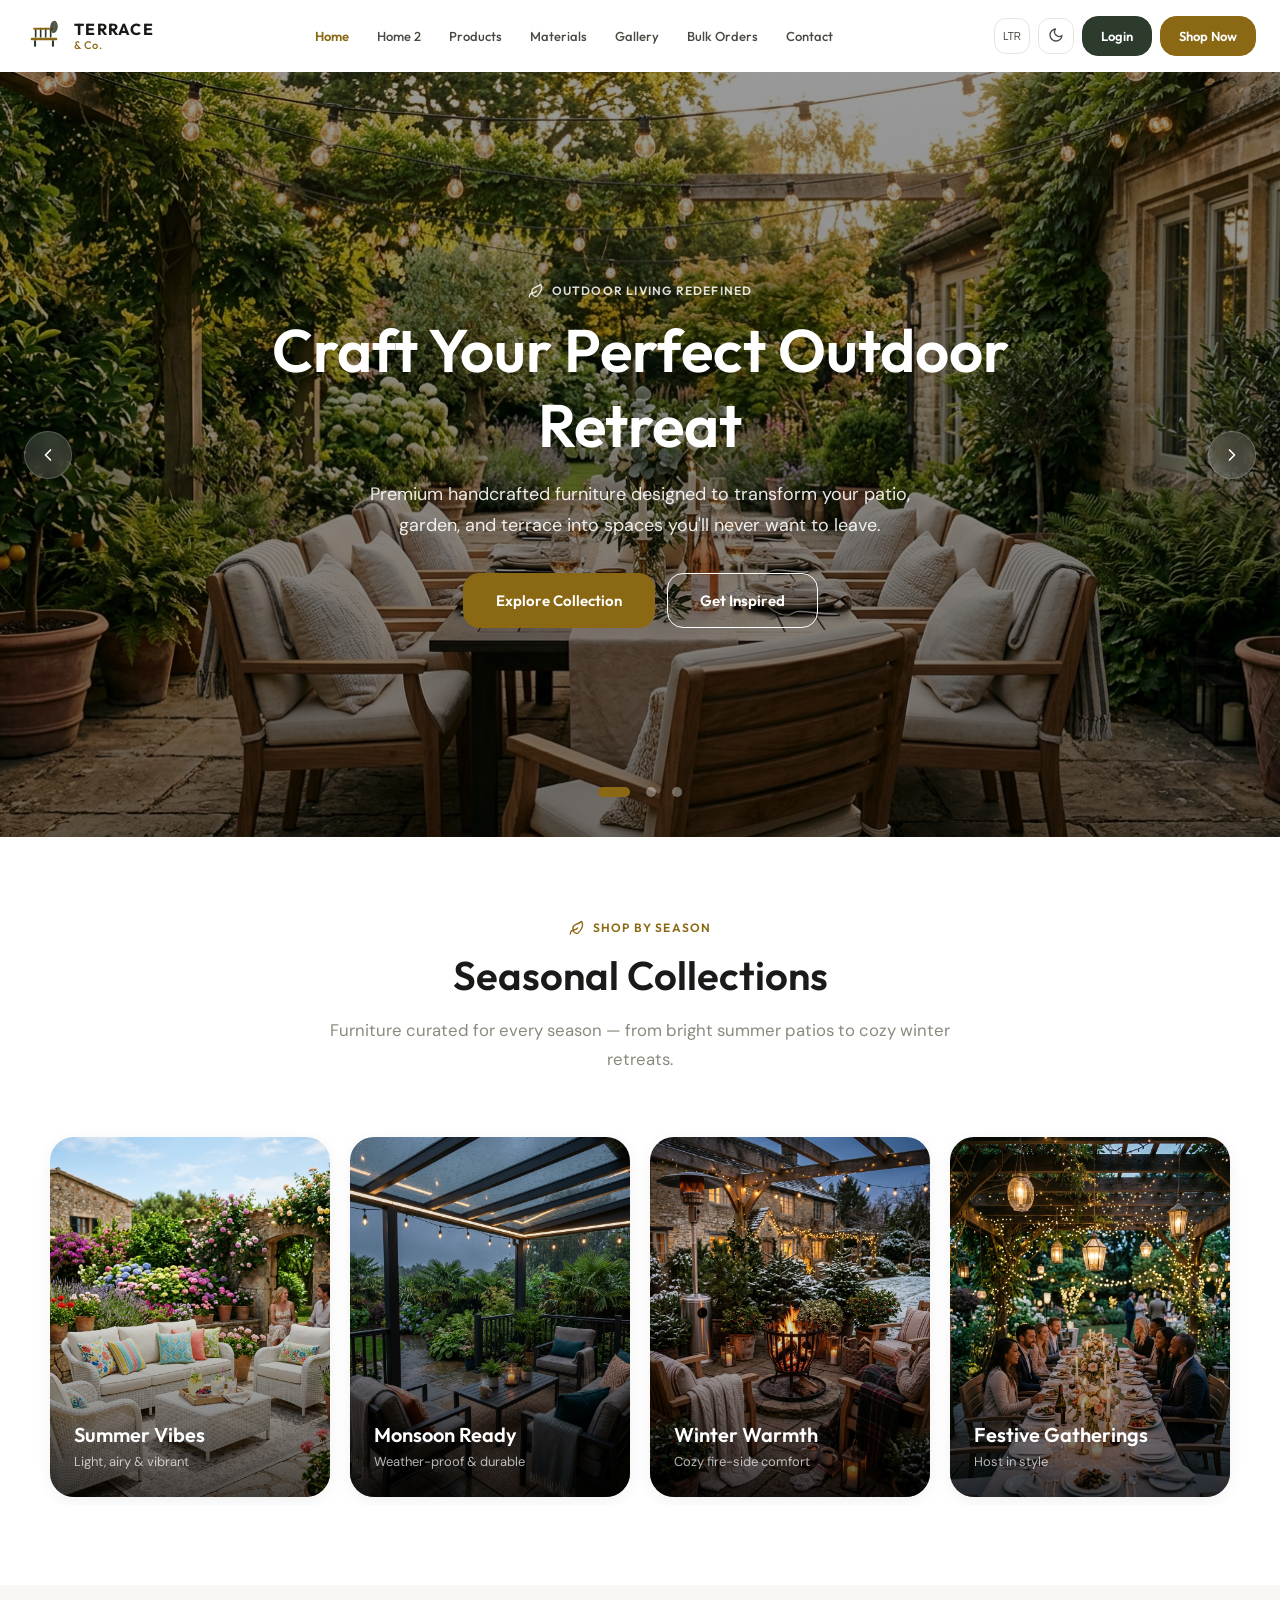
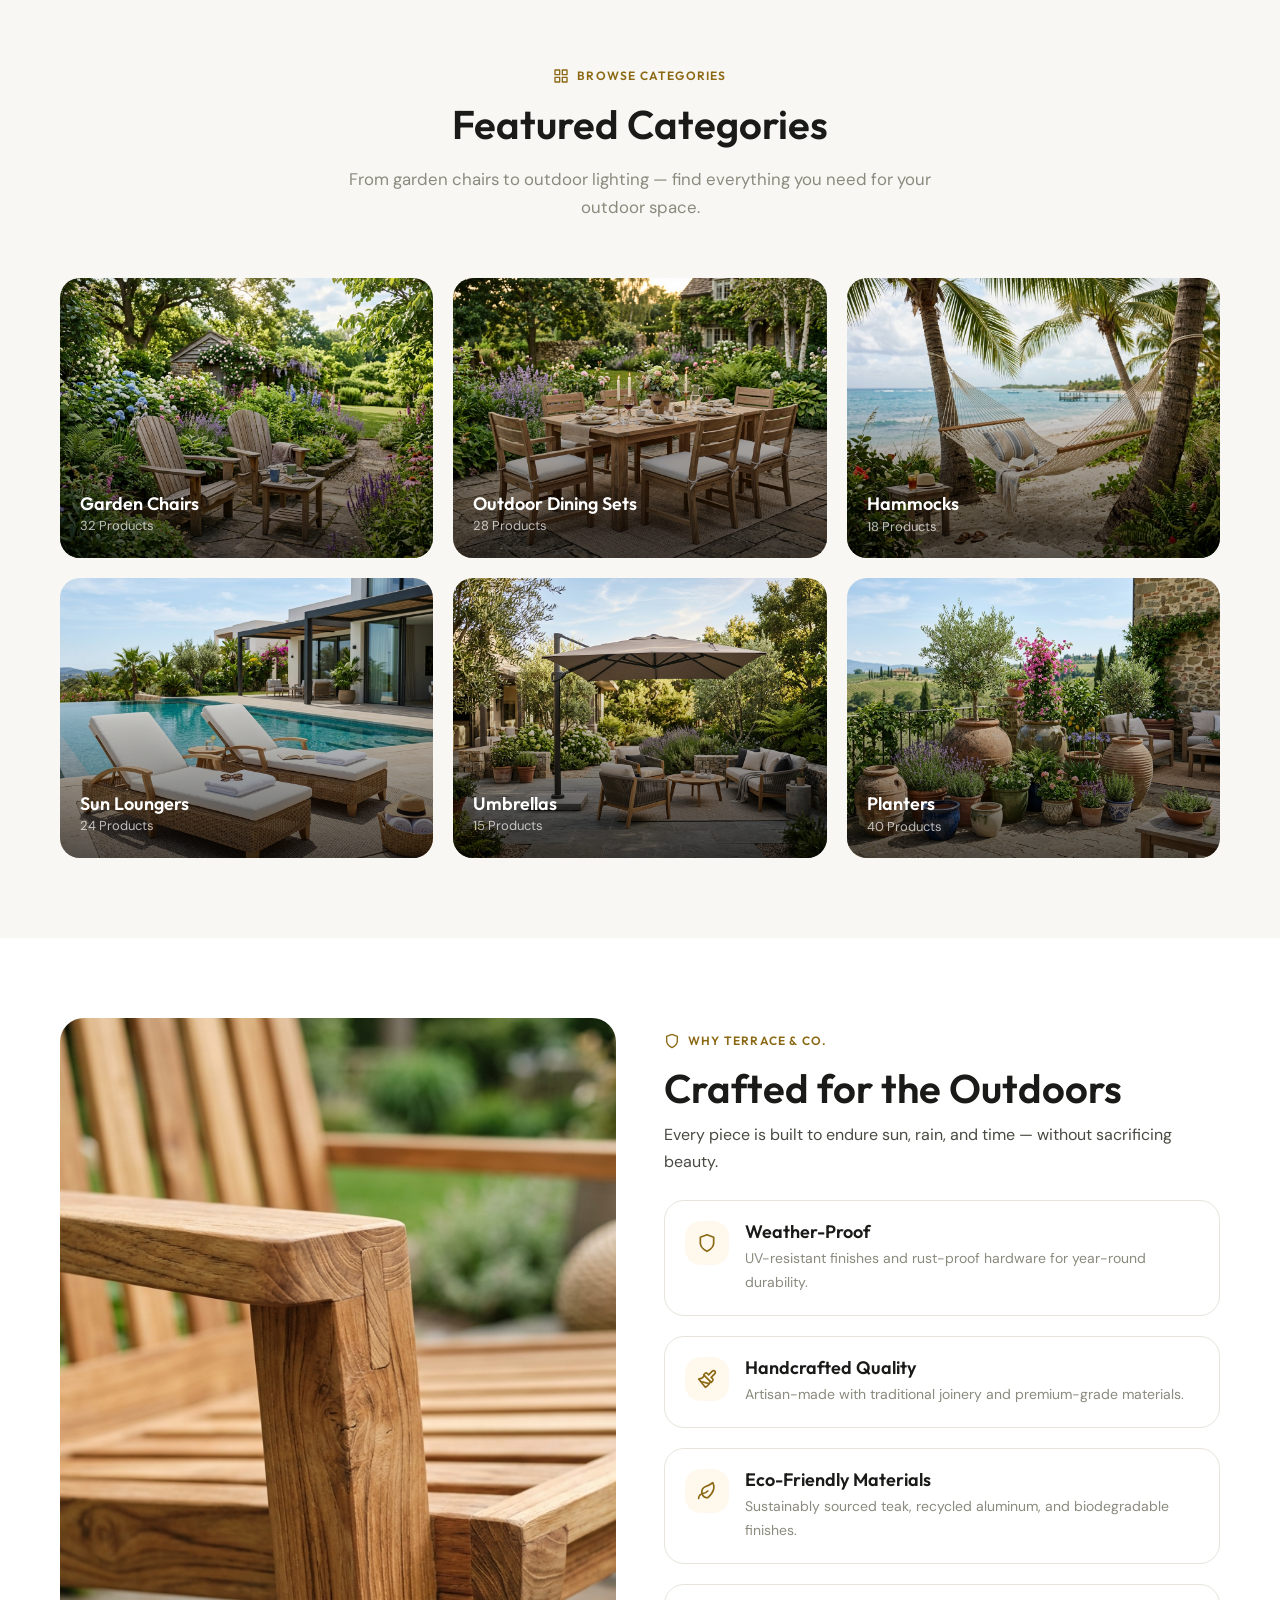
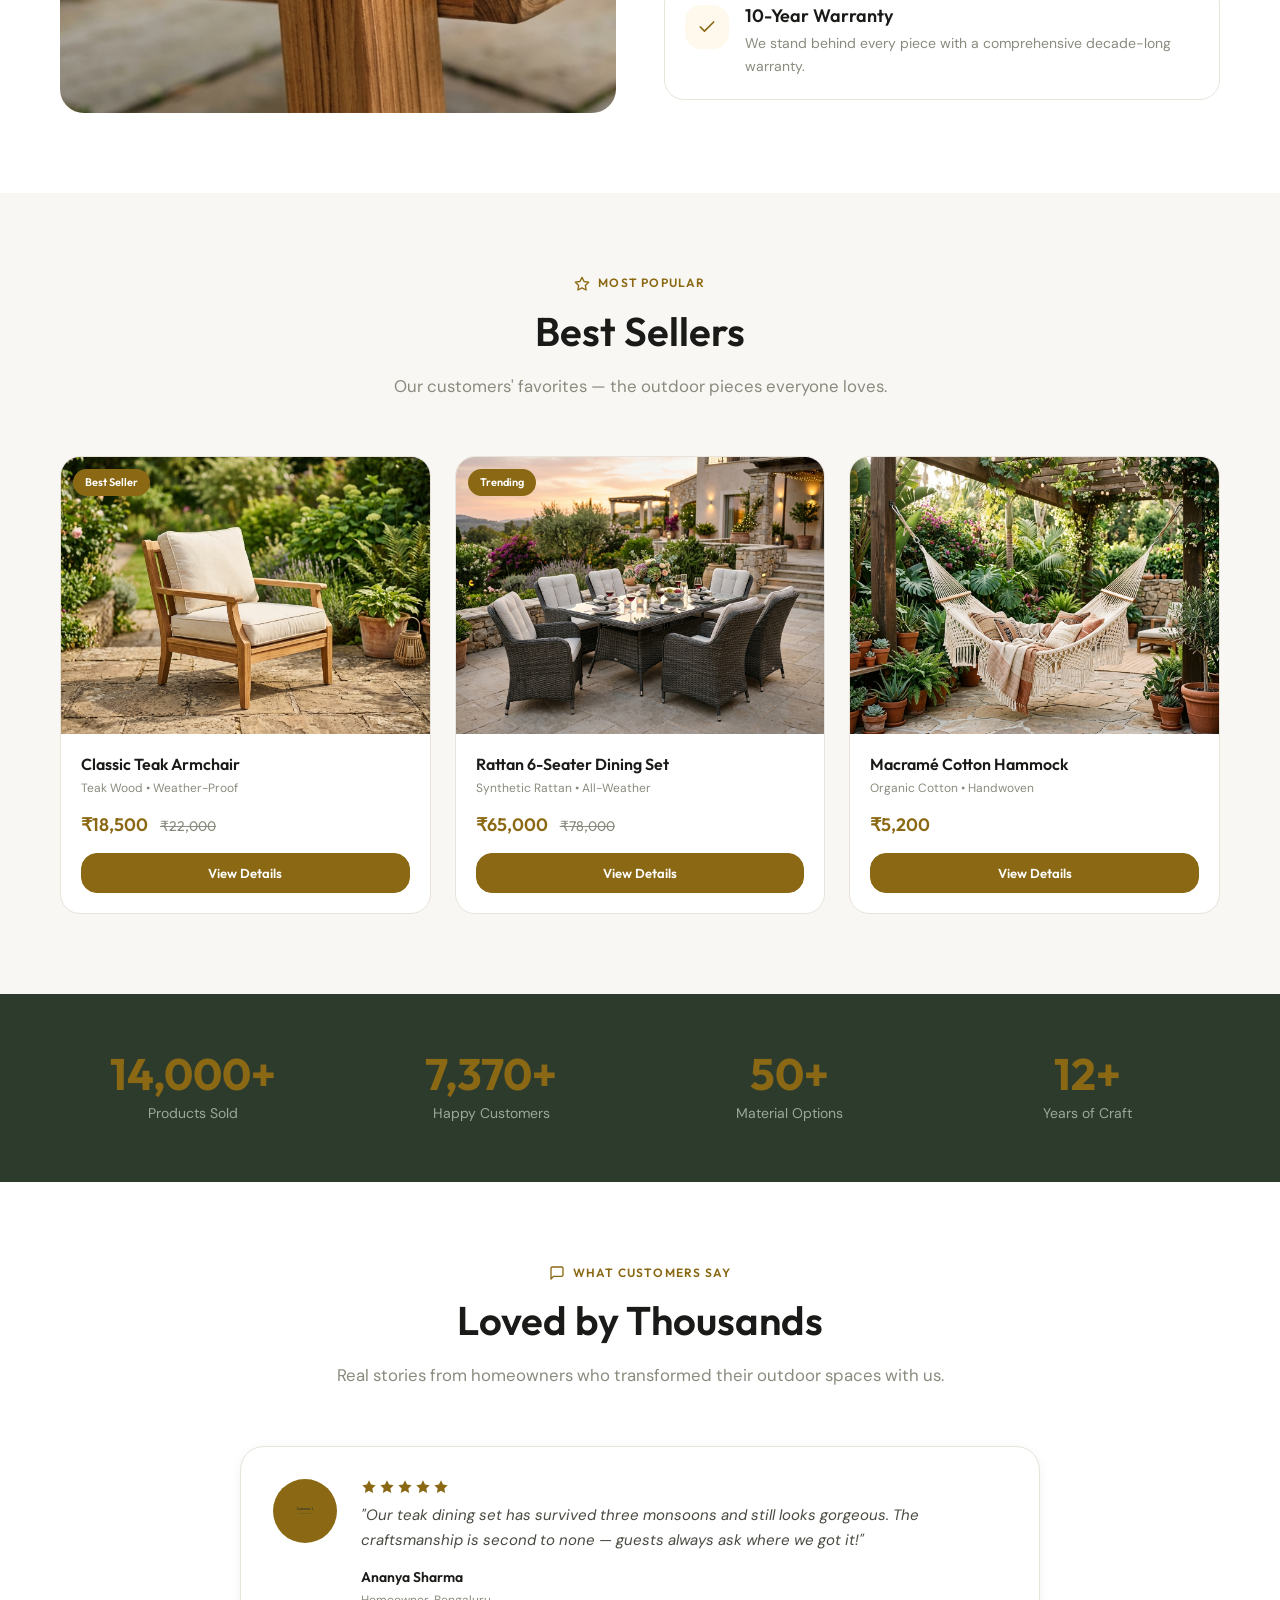
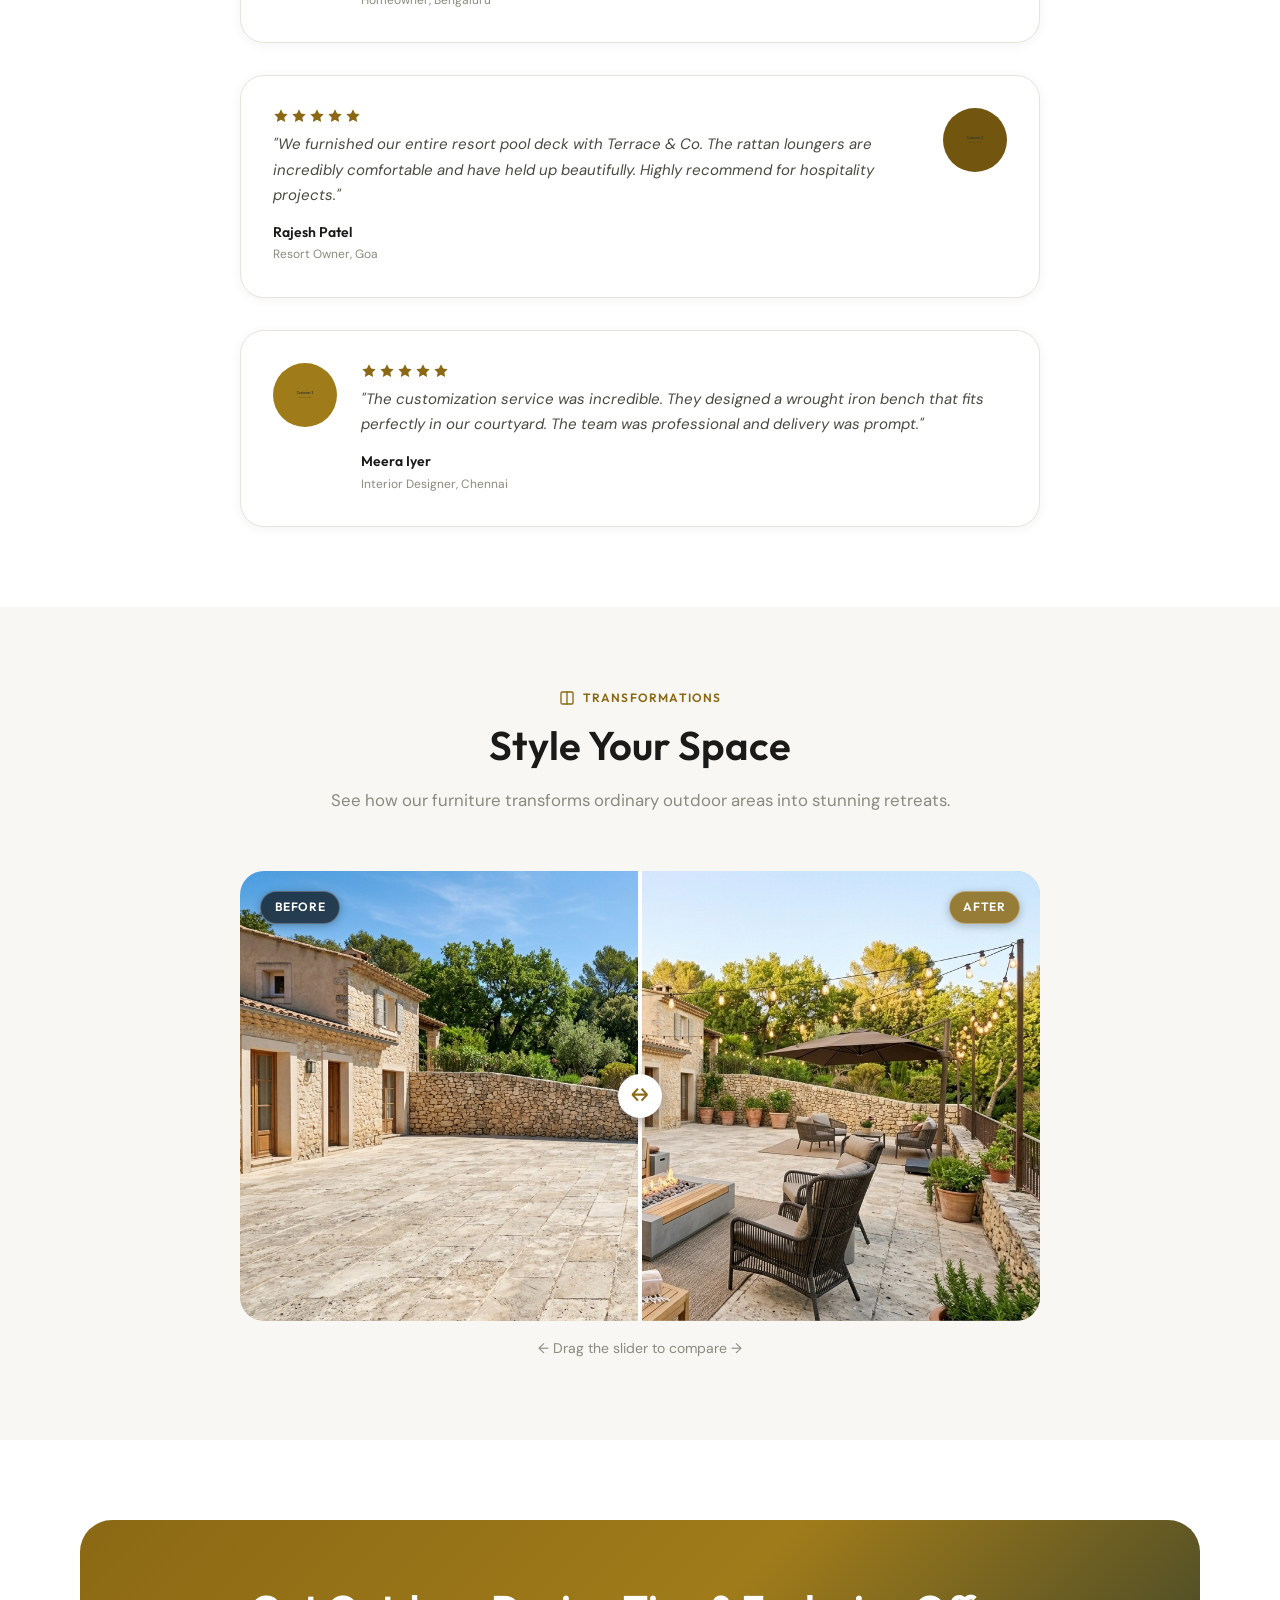
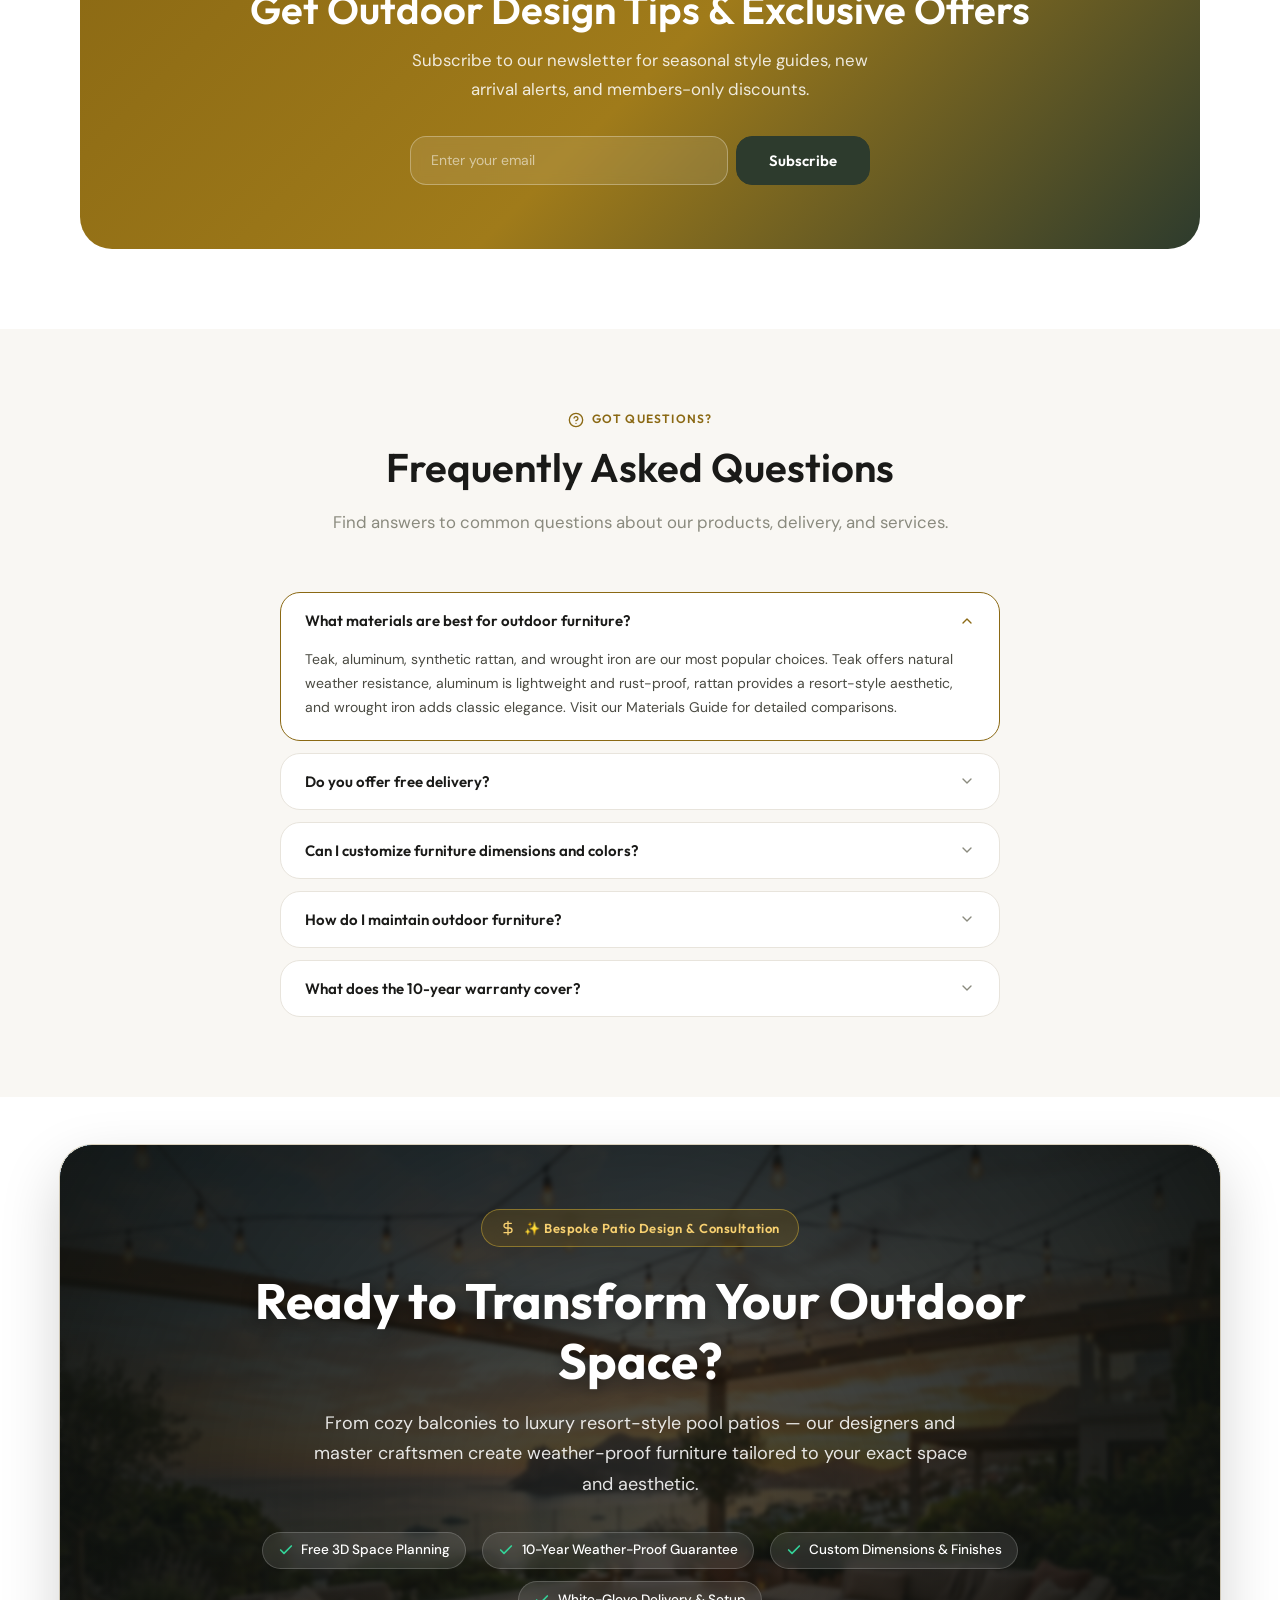
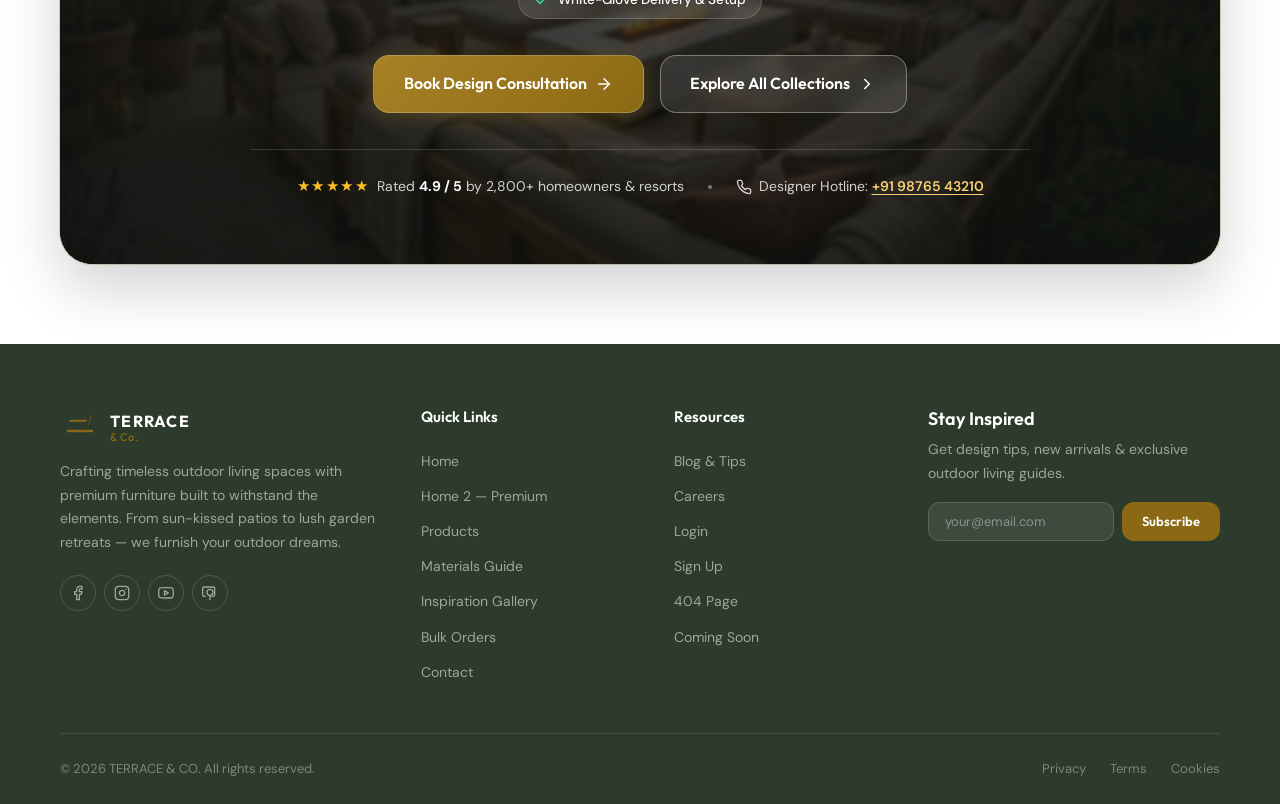
==== commit 423ace9f: "feat: add new assets and update UI components, layout styles, and hero section styling" ====
--- a/index.html
+++ b/index.html
@@ -21,7 +21,7 @@
             <div class="section-label"><svg xmlns="http://www.w3.org/2000/svg" width="16" height="16" viewBox="0 0 24 24" fill="none" stroke="currentColor" stroke-width="2" stroke-linecap="round" stroke-linejoin="round"><path d="M11 20A7 7 0 0 1 9.8 6.9C15.5 4.9 17 3.5 19 2c1 2 2 4.5 1 8-1.5 5.5-4 7.5-7 10z"/><path d="M2 21c0-3 1.85-5.36 5.08-6C9.5 14.52 12 13 13 12"/></svg> Outdoor Living Redefined</div>
             <h1>Craft Your Perfect Outdoor Retreat</h1>
             <p>Premium handcrafted furniture designed to transform your patio, garden, and terrace into spaces you'll never want to leave.</p>
-            <div style="display:flex;gap:0.75rem;flex-wrap:wrap;">
+            <div class="hero-buttons" style="display:flex;gap:0.75rem;flex-wrap:wrap;justify-content:center;">
                 <a href="products.html" class="btn btn-primary btn-lg">Explore Collection</a>
                 <a href="gallery.html" class="btn btn-outline btn-lg" style="border-color:#fff;color:#fff;">Get Inspired</a>
             </div>
@@ -35,7 +35,7 @@
             <div class="section-label"><svg xmlns="http://www.w3.org/2000/svg" width="16" height="16" viewBox="0 0 24 24" fill="none" stroke="currentColor" stroke-width="2" stroke-linecap="round" stroke-linejoin="round"><circle cx="12" cy="12" r="5"/><line x1="12" y1="1" x2="12" y2="3"/><line x1="12" y1="21" x2="12" y2="23"/><line x1="4.22" y1="4.22" x2="5.64" y2="5.64"/><line x1="18.36" y1="18.36" x2="19.78" y2="19.78"/><line x1="1" y1="12" x2="3" y2="12"/><line x1="21" y1="12" x2="23" y2="12"/><line x1="4.22" y1="19.78" x2="5.64" y2="18.36"/><line x1="18.36" y1="5.64" x2="19.78" y2="4.22"/></svg> Resort-Style Living</div>
             <h1>Luxury Poolside & Lounge Furniture</h1>
             <p>Sun loungers, daybeds, and lounge sets crafted from weather-proof rattan and premium teak for the ultimate relaxation.</p>
-            <div style="display:flex;gap:0.75rem;flex-wrap:wrap;">
+            <div class="hero-buttons" style="display:flex;gap:0.75rem;flex-wrap:wrap;justify-content:center;">
                 <a href="products.html" class="btn btn-primary btn-lg">Shop Loungers</a>
                 <a href="materials.html" class="btn btn-outline btn-lg" style="border-color:#fff;color:#fff;">Material Guide</a>
             </div>
@@ -49,7 +49,7 @@
             <div class="section-label"><svg xmlns="http://www.w3.org/2000/svg" width="16" height="16" viewBox="0 0 24 24" fill="none" stroke="currentColor" stroke-width="2" stroke-linecap="round" stroke-linejoin="round"><path d="M3 9l9-7 9 7v11a2 2 0 0 1-2 2H5a2 2 0 0 1-2-2z"/><polyline points="9 22 9 12 15 12 15 22"/></svg> Cozy Outdoor Spaces</div>
             <h1>Hammocks, Swings & Garden Bliss</h1>
             <p>Create a personal sanctuary in your backyard with our handwoven hammocks, garden swings, and nature-inspired accessories.</p>
-            <div style="display:flex;gap:0.75rem;flex-wrap:wrap;">
+            <div class="hero-buttons" style="display:flex;gap:0.75rem;flex-wrap:wrap;justify-content:center;">
                 <a href="products.html" class="btn btn-primary btn-lg">Browse Hammocks</a>
                 <a href="contact.html" class="btn btn-outline btn-lg" style="border-color:#fff;color:#fff;">Visit Showroom</a>
             </div>
@@ -130,12 +130,12 @@
                 <div class="cat-card-text"><h3>Sun Loungers</h3><p>24 Products</p></div>
             </a>
             <a href="products.html" class="cat-card">
-                <img src="assets/images/cat_umbrellas.svg" alt="Cantilever patio umbrella">
+                <img src="assets/images/cat_umbrellas.jpg" alt="Cantilever luxury patio umbrella over terrace seating">
                 <div class="cat-card-overlay"></div>
                 <div class="cat-card-text"><h3>Umbrellas</h3><p>15 Products</p></div>
             </a>
             <a href="products.html" class="cat-card">
-                <img src="assets/images/cat_planters.svg" alt="Decorative planters and pots">
+                <img src="assets/images/cat_planters.jpg" alt="Designer terracotta, ceramic, and stone outdoor planters with olive trees and lavender">
                 <div class="cat-card-overlay"></div>
                 <div class="cat-card-text"><h3>Planters</h3><p>40 Products</p></div>
             </a>
@@ -188,7 +188,7 @@
         <div class="product-grid animate-on-scroll">
             <div class="product-card">
                 <div class="product-card-img">
-                    <img src="assets/images/product_1.svg" alt="Teak Garden Chair">
+                    <img src="assets/images/product_1.jpg" alt="Classic Teak Armchair">
                     <span class="product-badge">Best Seller</span>
                 </div>
                 <div class="product-card-body">
@@ -200,7 +200,7 @@
             </div>
             <div class="product-card">
                 <div class="product-card-img">
-                    <img src="assets/images/product_2.svg" alt="Rattan Dining Set">
+                    <img src="assets/images/product_2.jpg" alt="Rattan 6-Seater Dining Set">
                     <span class="product-badge">Trending</span>
                 </div>
                 <div class="product-card-body">
@@ -212,7 +212,7 @@
             </div>
             <div class="product-card">
                 <div class="product-card-img">
-                    <img src="assets/images/product_3.svg" alt="Cotton Hammock">
+                    <img src="assets/images/product_3.jpg" alt="Macramé Cotton Hammock">
                 </div>
                 <div class="product-card-body">
                     <h3>Macramé Cotton Hammock</h3>
@@ -298,8 +298,10 @@
             <p>See how our furniture transforms ordinary outdoor areas into stunning retreats.</p>
         </div>
         <div class="ba-slider animate-on-scroll">
-            <img src="assets/images/before_space.svg" alt="Before — Empty patio space" class="ba-before">
-            <img src="assets/images/after_space.svg" alt="After — Furnished patio with Terrace & Co. furniture" class="ba-after">
+            <img src="assets/images/before_space.jpg" alt="Before — Empty patio space" class="ba-before">
+            <img src="assets/images/after_space.jpg" alt="After — Furnished luxury patio with Terrace & Co. furniture" class="ba-after">
+            <span class="ba-badge before">Before</span>
+            <span class="ba-badge after">After</span>
             <div class="ba-handle"></div>
         </div>
         <p class="text-center text-muted" style="margin-top:1rem;font-size:0.875rem;">← Drag the slider to compare →</p>
@@ -353,6 +355,72 @@
     </div>
 </section>
 
+<!-- ====== LUXURY CALL TO ACTION ====== -->
+<section class="section luxury-cta-section">
+    <div class="container">
+        <div class="luxury-cta animate-on-scroll">
+            <div class="luxury-cta-bg">
+                <img src="assets/images/cta_banner_bg.jpg" alt="Luxury modern outdoor patio and terrace lounge at sunset">
+                <div class="luxury-cta-overlay"></div>
+            </div>
+            <div class="luxury-cta-content">
+                <div class="luxury-cta-badge">
+                    <svg xmlns="http://www.w3.org/2000/svg" width="16" height="16" viewBox="0 0 24 24" fill="none" stroke="currentColor" stroke-width="2" stroke-linecap="round" stroke-linejoin="round"><path d="M12 2v20M17 5H9.5a3.5 3.5 0 0 0 0 7h5a3.5 3.5 0 0 1 0 7H6"/></svg>
+                    <span>✨ Bespoke Patio Design & Consultation</span>
+                </div>
+
+                <h2 class="luxury-cta-title">Ready to Transform Your Outdoor Space?</h2>
+                
+                <p class="luxury-cta-desc">
+                    From cozy balconies to luxury resort-style pool patios — our designers and master craftsmen create weather-proof furniture tailored to your exact space and aesthetic.
+                </p>
+
+                <div class="luxury-cta-features">
+                    <div class="luxury-cta-pill">
+                        <svg xmlns="http://www.w3.org/2000/svg" width="16" height="16" viewBox="0 0 24 24" fill="none" stroke="currentColor" stroke-width="2.5" stroke-linecap="round" stroke-linejoin="round"><polyline points="20 6 9 17 4 12"/></svg>
+                        <span>Free 3D Space Planning</span>
+                    </div>
+                    <div class="luxury-cta-pill">
+                        <svg xmlns="http://www.w3.org/2000/svg" width="16" height="16" viewBox="0 0 24 24" fill="none" stroke="currentColor" stroke-width="2.5" stroke-linecap="round" stroke-linejoin="round"><polyline points="20 6 9 17 4 12"/></svg>
+                        <span>10-Year Weather-Proof Guarantee</span>
+                    </div>
+                    <div class="luxury-cta-pill">
+                        <svg xmlns="http://www.w3.org/2000/svg" width="16" height="16" viewBox="0 0 24 24" fill="none" stroke="currentColor" stroke-width="2.5" stroke-linecap="round" stroke-linejoin="round"><polyline points="20 6 9 17 4 12"/></svg>
+                        <span>Custom Dimensions & Finishes</span>
+                    </div>
+                    <div class="luxury-cta-pill">
+                        <svg xmlns="http://www.w3.org/2000/svg" width="16" height="16" viewBox="0 0 24 24" fill="none" stroke="currentColor" stroke-width="2.5" stroke-linecap="round" stroke-linejoin="round"><polyline points="20 6 9 17 4 12"/></svg>
+                        <span>White-Glove Delivery & Setup</span>
+                    </div>
+                </div>
+
+                <div class="luxury-cta-actions">
+                    <a href="contact.html" class="btn luxury-cta-btn-primary btn-lg">
+                        <span>Book Design Consultation</span>
+                        <svg xmlns="http://www.w3.org/2000/svg" width="18" height="18" viewBox="0 0 24 24" fill="none" stroke="currentColor" stroke-width="2" stroke-linecap="round" stroke-linejoin="round"><line x1="5" y1="12" x2="19" y2="12"/><polyline points="12 5 19 12 12 19"/></svg>
+                    </a>
+                    <a href="products.html" class="btn luxury-cta-btn-secondary btn-lg">
+                        <span>Explore All Collections</span>
+                        <svg xmlns="http://www.w3.org/2000/svg" width="18" height="18" viewBox="0 0 24 24" fill="none" stroke="currentColor" stroke-width="2" stroke-linecap="round" stroke-linejoin="round"><polyline points="9 18 15 12 9 6"/></svg>
+                    </a>
+                </div>
+
+                <div class="luxury-cta-footer">
+                    <div class="luxury-cta-rating">
+                        <span class="stars">★★★★★</span>
+                        <span>Rated <strong>4.9 / 5</strong> by 2,800+ homeowners & resorts</span>
+                    </div>
+                    <div class="luxury-cta-divider"></div>
+                    <div class="luxury-cta-phone">
+                        <svg xmlns="http://www.w3.org/2000/svg" width="16" height="16" viewBox="0 0 24 24" fill="none" stroke="currentColor" stroke-width="2" stroke-linecap="round" stroke-linejoin="round"><path d="M22 16.92v3a2 2 0 0 1-2.18 2 19.79 19.79 0 0 1-8.63-3.07 19.5 19.5 0 0 1-6-6 19.79 19.79 0 0 1-3.07-8.67A2 2 0 0 1 4.11 2h3a2 2 0 0 1 2 1.72 12.84 12.84 0 0 0 .7 2.81 2 2 0 0 1-.45 2.11L8.09 9.91a16 16 0 0 0 6 6l1.27-1.27a2 2 0 0 1 2.11-.45 12.84 12.84 0 0 0 2.81.7A2 2 0 0 1 22 16.92z"/></svg>
+                        <span>Designer Hotline: <a href="tel:+919876543210">+91 98765 43210</a></span>
+                    </div>
+                </div>
+            </div>
+        </div>
+    </div>
+</section>
+
 <!-- Scroll to Top -->
 <button class="scroll-top-btn" id="scroll-top-btn" aria-label="Scroll to top"><svg xmlns="http://www.w3.org/2000/svg" width="18" height="18" viewBox="0 0 24 24" fill="none" stroke="currentColor" stroke-width="2" stroke-linecap="round" stroke-linejoin="round"><line x1="12" y1="19" x2="12" y2="5"/><polyline points="5 12 12 5 19 12"/></svg></button>
 
--- a/style.css
+++ b/style.css
@@ -826,7 +826,7 @@
 .hero-slide-overlay {
     position: absolute;
     inset: 0;
-    background: linear-gradient(135deg, rgba(0,0,0,0.55) 0%, rgba(0,0,0,0.2) 100%);
+    background: linear-gradient(180deg, rgba(0,0,0,0.4) 0%, rgba(0,0,0,0.52) 100%);
 }
 
 .hero-slide-content {
@@ -835,29 +835,41 @@
     display: flex;
     flex-direction: column;
     justify-content: center;
-    align-items: flex-start;
+    align-items: center;
+    text-align: center;
     height: 100%;
-    max-width: 1200px;
+    max-width: 860px;
     margin: 0 auto;
     padding: 0 2rem;
 }
 
 .hero-slide-content .section-label {
-    color: rgba(255,255,255,0.7);
+    color: rgba(255,255,255,0.85);
+    justify-content: center;
 }
 
 .hero-slide-content h1 {
     color: #fff;
     font-size: clamp(2.25rem, 5vw, 3.75rem);
-    max-width: 620px;
+    max-width: 780px;
     margin-bottom: 1rem;
+    text-align: center;
 }
 
 .hero-slide-content p {
-    color: rgba(255,255,255,0.85);
-    font-size: 1.1rem;
-    max-width: 480px;
+    color: rgba(255,255,255,0.9);
+    font-size: 1.125rem;
+    max-width: 580px;
     margin-bottom: 2rem;
+    text-align: center;
+}
+
+.hero-slide-content .hero-buttons,
+.hero-slide-content > div:last-child {
+    display: flex;
+    gap: 0.75rem;
+    flex-wrap: wrap;
+    justify-content: center;
 }
 
 .hero-controls {
@@ -1034,6 +1046,7 @@
     -webkit-overflow-scrolling: touch;
     scrollbar-width: none;
     padding: 0.5rem 0;
+    width: 100%;
 }
 
 .hscroll-wrap::-webkit-scrollbar { display: none; }
@@ -1043,6 +1056,21 @@
     gap: 1.25rem;
     padding: 0 1.25rem;
     width: max-content;
+    margin: 0 auto;
+}
+
+@media (max-width: 1220px) {
+    .hscroll-track {
+        margin-left: 0;
+        margin-right: 0;
+    }
+}
+
+@media (min-width: 1221px) {
+    .hscroll-track {
+        margin: 0 auto;
+        justify-content: center;
+    }
 }
 
 .hscroll-card {
@@ -1881,7 +1909,7 @@
 .bento-grid {
     display: grid;
     grid-template-columns: repeat(4, 1fr);
-    grid-template-rows: auto auto;
+    grid-template-rows: 200px 200px;
     gap: 1rem;
 }
 
@@ -1890,6 +1918,7 @@
     overflow: hidden;
     position: relative;
     cursor: pointer;
+    min-height: 200px;
 }
 
 .bento-item img {
@@ -1906,30 +1935,21 @@
 .bento-item.large {
     grid-column: span 2;
     grid-row: span 2;
-    min-height: 420px;
-}
-
-.bento-item.tall {
-    grid-row: span 2;
-    min-height: 420px;
-}
-
-.bento-item:not(.large):not(.tall) {
-    min-height: 200px;
+    min-height: 416px;
 }
 
 @media (max-width: 768px) {
     .bento-grid {
         grid-template-columns: repeat(2, 1fr);
+        grid-template-rows: auto;
     }
     .bento-item.large {
         grid-column: span 2;
         grid-row: span 1;
         min-height: 250px;
     }
-    .bento-item.tall {
-        grid-row: span 1;
-        min-height: 200px;
+    .bento-item {
+        min-height: 180px;
     }
 }
 
@@ -2733,7 +2753,7 @@
 }
 
 .ba-slider .ba-after {
-    clip-path: inset(0 50% 0 0);
+    clip-path: inset(0 0 0 50%);
 }
 
 .ba-slider .ba-handle {
@@ -2748,16 +2768,53 @@
 }
 
 .ba-slider .ba-handle::after {
-    content: '';
+    content: '↔';
     position: absolute;
     top: 50%;
     left: 50%;
     transform: translate(-50%, -50%);
-    width: 3rem;
-    height: 3rem;
+    width: 2.75rem;
+    height: 2.75rem;
     border-radius: 50%;
     background: #fff;
+    color: var(--primary);
+    font-size: 1.15rem;
+    font-weight: 700;
+    display: flex;
+    align-items: center;
+    justify-content: center;
+    box-shadow: 0 4px 16px rgba(0,0,0,0.35);
+    border: 2px solid rgba(255,255,255,0.9);
+}
+
+.ba-badge {
+    position: absolute;
+    top: 1.25rem;
+    z-index: 4;
+    padding: 0.35rem 0.85rem;
+    border-radius: var(--radius-full);
+    font-family: var(--font-heading);
+    font-size: 0.75rem;
+    font-weight: 600;
+    letter-spacing: 0.05em;
+    text-transform: uppercase;
+    backdrop-filter: blur(8px);
     box-shadow: 0 2px 8px rgba(0,0,0,0.25);
+    pointer-events: none;
+}
+
+.ba-badge.before {
+    left: 1.25rem;
+    background: rgba(0, 0, 0, 0.65);
+    color: #fff;
+    border: 1px solid rgba(255, 255, 255, 0.25);
+}
+
+.ba-badge.after {
+    right: 1.25rem;
+    background: rgba(139, 105, 20, 0.85);
+    color: #fff;
+    border: 1px solid rgba(255, 255, 255, 0.35);
 }
 
 /* ===== PREMIUM HSCROLL (Home 2) ===== */
@@ -3100,3 +3157,255 @@
     border-color: var(--primary);
     box-shadow: var(--shadow-card);
 }
+
+/* ===== LUXURY CTA BANNER ===== */
+.luxury-cta-section {
+    position: relative;
+    padding: 3rem 0 5rem 0;
+}
+
+.luxury-cta {
+    position: relative;
+    border-radius: var(--radius-3xl);
+    overflow: hidden;
+    min-height: 480px;
+    display: flex;
+    align-items: center;
+    justify-content: center;
+    box-shadow: 0 24px 60px rgba(0, 0, 0, 0.18), 0 0 0 1px rgba(139, 105, 20, 0.25);
+    transition: var(--transition-smooth);
+}
+
+.luxury-cta:hover {
+    box-shadow: 0 32px 72px rgba(0, 0, 0, 0.24), 0 0 0 1px rgba(139, 105, 20, 0.45);
+}
+
+.luxury-cta-bg {
+    position: absolute;
+    inset: 0;
+    z-index: 1;
+}
+
+.luxury-cta-bg img {
+    width: 100%;
+    height: 100%;
+    object-fit: cover;
+    transform: scale(1.02);
+    transition: transform 0.8s cubic-bezier(0.16, 1, 0.3, 1);
+}
+
+.luxury-cta:hover .luxury-cta-bg img {
+    transform: scale(1.06);
+}
+
+.luxury-cta-overlay {
+    position: absolute;
+    inset: 0;
+    background: radial-gradient(circle at center, rgba(15, 18, 16, 0.72) 0%, rgba(15, 18, 16, 0.90) 80%, rgba(15, 18, 16, 0.96) 100%);
+    backdrop-filter: blur(2px);
+}
+
+.luxury-cta-content {
+    position: relative;
+    z-index: 2;
+    padding: 4rem 2.5rem;
+    text-align: center;
+    max-width: 860px;
+    margin: 0 auto;
+    display: flex;
+    flex-direction: column;
+    align-items: center;
+}
+
+.luxury-cta-badge {
+    display: inline-flex;
+    align-items: center;
+    gap: 0.5rem;
+    background: rgba(139, 105, 20, 0.25);
+    border: 1px solid rgba(212, 175, 55, 0.5);
+    color: #F7D070;
+    padding: 0.45rem 1.15rem;
+    border-radius: var(--radius-full);
+    font-family: var(--font-heading);
+    font-size: 0.8125rem;
+    font-weight: 600;
+    letter-spacing: 0.04em;
+    margin-bottom: 1.5rem;
+    backdrop-filter: blur(8px);
+}
+
+.luxury-cta-title {
+    color: #FFFFFF !important;
+    font-size: clamp(2rem, 4vw, 3.1rem);
+    font-weight: 700;
+    line-height: 1.2;
+    margin-bottom: 1.1rem;
+    text-shadow: 0 2px 16px rgba(0, 0, 0, 0.4);
+}
+
+.luxury-cta-desc {
+    color: rgba(255, 255, 255, 0.88) !important;
+    font-size: clamp(1rem, 1.8vw, 1.125rem);
+    line-height: 1.7;
+    max-width: 680px;
+    margin-bottom: 2rem;
+}
+
+.luxury-cta-features {
+    display: flex;
+    flex-wrap: wrap;
+    justify-content: center;
+    gap: 0.75rem 1rem;
+    margin-bottom: 2.25rem;
+}
+
+.luxury-cta-pill {
+    display: inline-flex;
+    align-items: center;
+    gap: 0.45rem;
+    background: rgba(255, 255, 255, 0.1);
+    border: 1px solid rgba(255, 255, 255, 0.18);
+    border-radius: var(--radius-full);
+    padding: 0.4rem 0.95rem;
+    color: #FFFFFF;
+    font-size: 0.845rem;
+    font-weight: 500;
+    backdrop-filter: blur(8px);
+}
+
+.luxury-cta-pill svg {
+    color: #34D399;
+    flex-shrink: 0;
+}
+
+.luxury-cta-actions {
+    display: flex;
+    gap: 1rem;
+    flex-wrap: wrap;
+    justify-content: center;
+    margin-bottom: 2.25rem;
+}
+
+.luxury-cta-btn-primary {
+    background: linear-gradient(135deg, #A88126 0%, #8B6914 100%);
+    color: #FFFFFF !important;
+    border: 1px solid rgba(255, 255, 255, 0.2);
+    box-shadow: 0 4px 20px rgba(139, 105, 20, 0.4);
+    padding: 0.9rem 1.85rem;
+    font-size: 1rem;
+    border-radius: var(--radius-lg);
+    font-weight: 600;
+    transition: var(--transition-smooth);
+    display: inline-flex;
+    align-items: center;
+    gap: 0.5rem;
+}
+
+.luxury-cta-btn-primary:hover {
+    background: linear-gradient(135deg, #B88E2D 0%, #9C7718 100%);
+    box-shadow: 0 8px 28px rgba(139, 105, 20, 0.55);
+    transform: translateY(-2px);
+}
+
+.luxury-cta-btn-secondary {
+    background: rgba(255, 255, 255, 0.1);
+    color: #FFFFFF !important;
+    border: 1px solid rgba(255, 255, 255, 0.35) !important;
+    backdrop-filter: blur(8px);
+    padding: 0.9rem 1.85rem;
+    font-size: 1rem;
+    border-radius: var(--radius-lg);
+    font-weight: 600;
+    transition: var(--transition-smooth);
+    display: inline-flex;
+    align-items: center;
+    gap: 0.5rem;
+}
+
+.luxury-cta-btn-secondary:hover {
+    background: rgba(255, 255, 255, 0.22);
+    border-color: #FFFFFF !important;
+    transform: translateY(-2px);
+}
+
+.luxury-cta-footer {
+    display: flex;
+    align-items: center;
+    justify-content: center;
+    gap: 1.5rem;
+    flex-wrap: wrap;
+    padding-top: 1.5rem;
+    border-top: 1px solid rgba(255, 255, 255, 0.15);
+    width: 100%;
+    font-size: 0.875rem;
+    color: rgba(255, 255, 255, 0.8);
+}
+
+.luxury-cta-rating {
+    display: inline-flex;
+    align-items: center;
+    gap: 0.5rem;
+}
+
+.luxury-cta-rating .stars {
+    color: #FBBF24;
+    letter-spacing: 0.1em;
+    font-size: 0.95rem;
+}
+
+.luxury-cta-rating strong {
+    color: #FFFFFF;
+}
+
+.luxury-cta-divider {
+    width: 4px;
+    height: 4px;
+    border-radius: 50%;
+    background: rgba(255, 255, 255, 0.4);
+}
+
+.luxury-cta-phone {
+    display: inline-flex;
+    align-items: center;
+    gap: 0.4rem;
+}
+
+.luxury-cta-phone a {
+    color: #F7D070;
+    font-weight: 600;
+    text-decoration: underline;
+    text-underline-offset: 3px;
+}
+
+.luxury-cta-phone a:hover {
+    color: #FFFFFF;
+}
+
+@media (max-width: 768px) {
+    .luxury-cta-content {
+        padding: 3rem 1.25rem;
+    }
+    .luxury-cta-features {
+        flex-direction: column;
+        align-items: center;
+        gap: 0.5rem;
+    }
+    .luxury-cta-pill {
+        width: 100%;
+        justify-content: center;
+    }
+    .luxury-cta-actions {
+        flex-direction: column;
+        width: 100%;
+    }
+    .luxury-cta-actions .btn {
+        width: 100%;
+    }
+    .luxury-cta-footer {
+        flex-direction: column;
+        gap: 0.75rem;
+    }
+    .luxury-cta-divider {
+        display: none;
+    }
+}
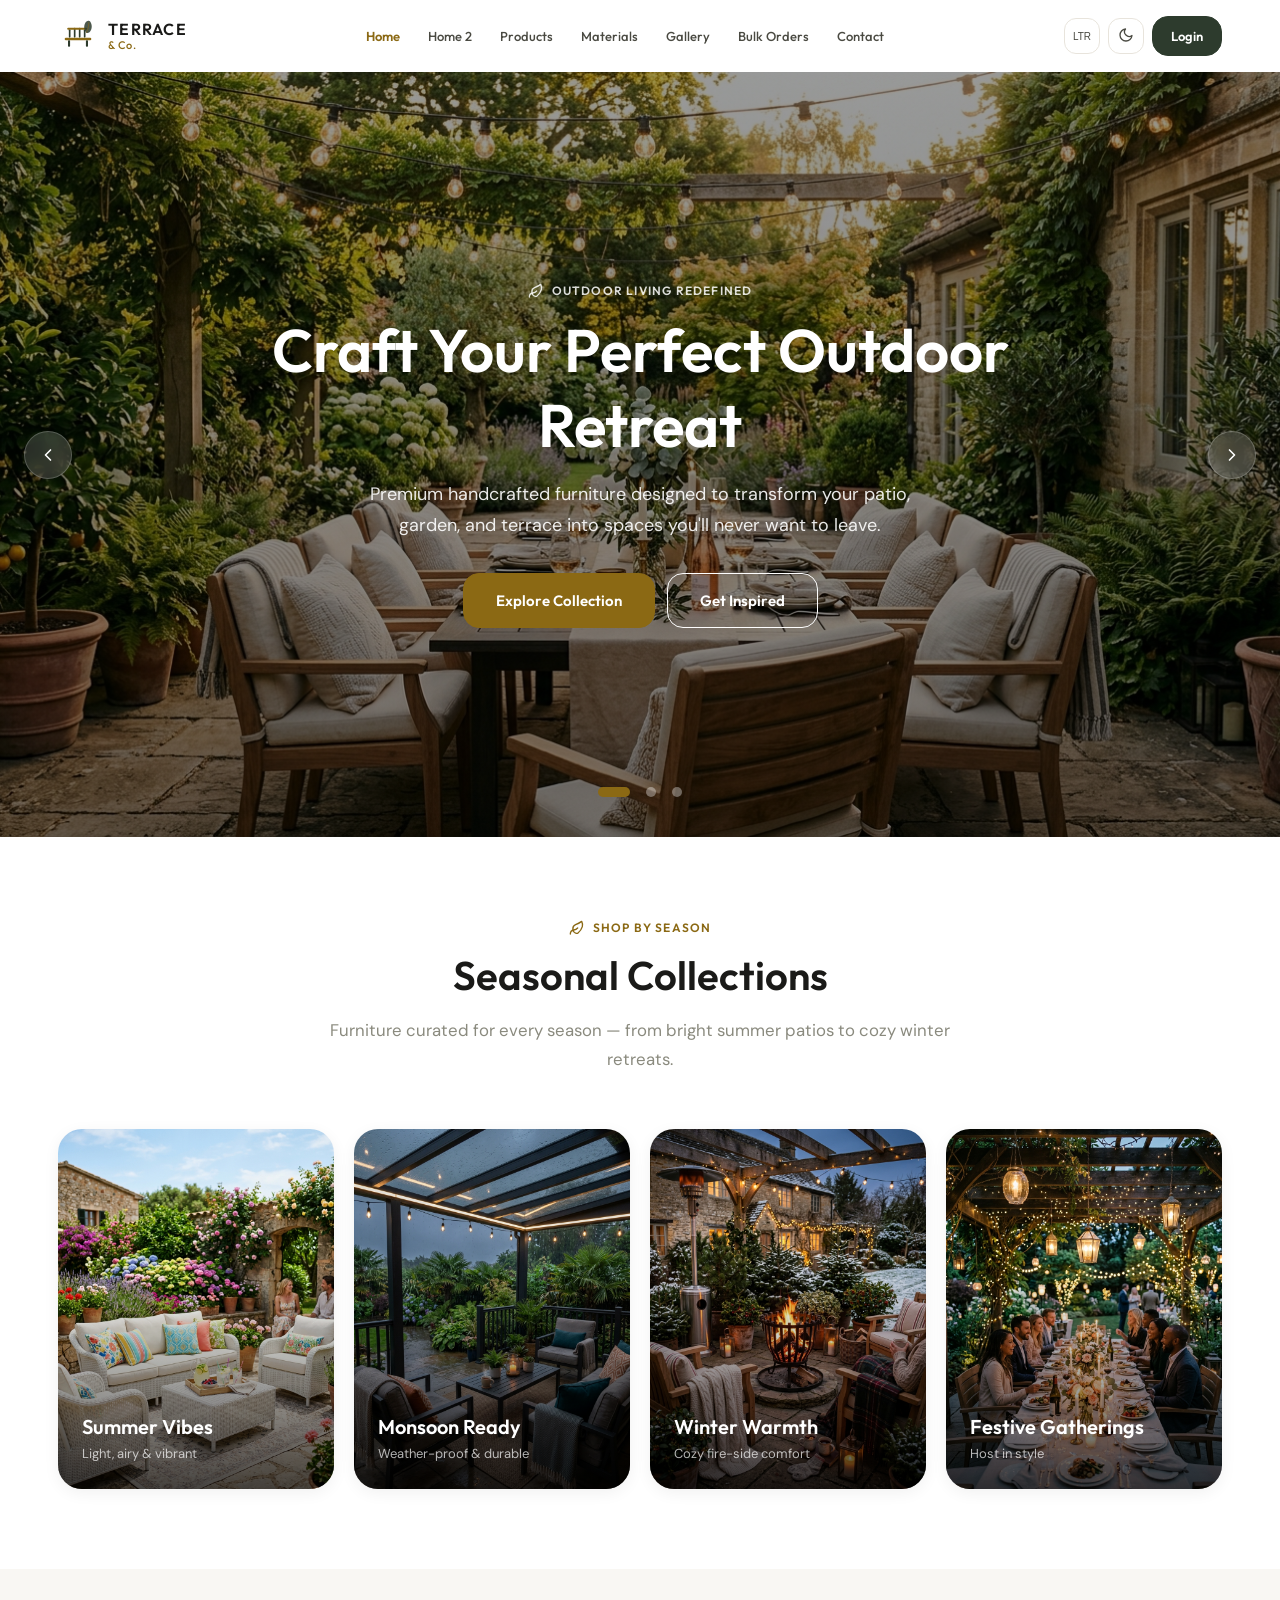
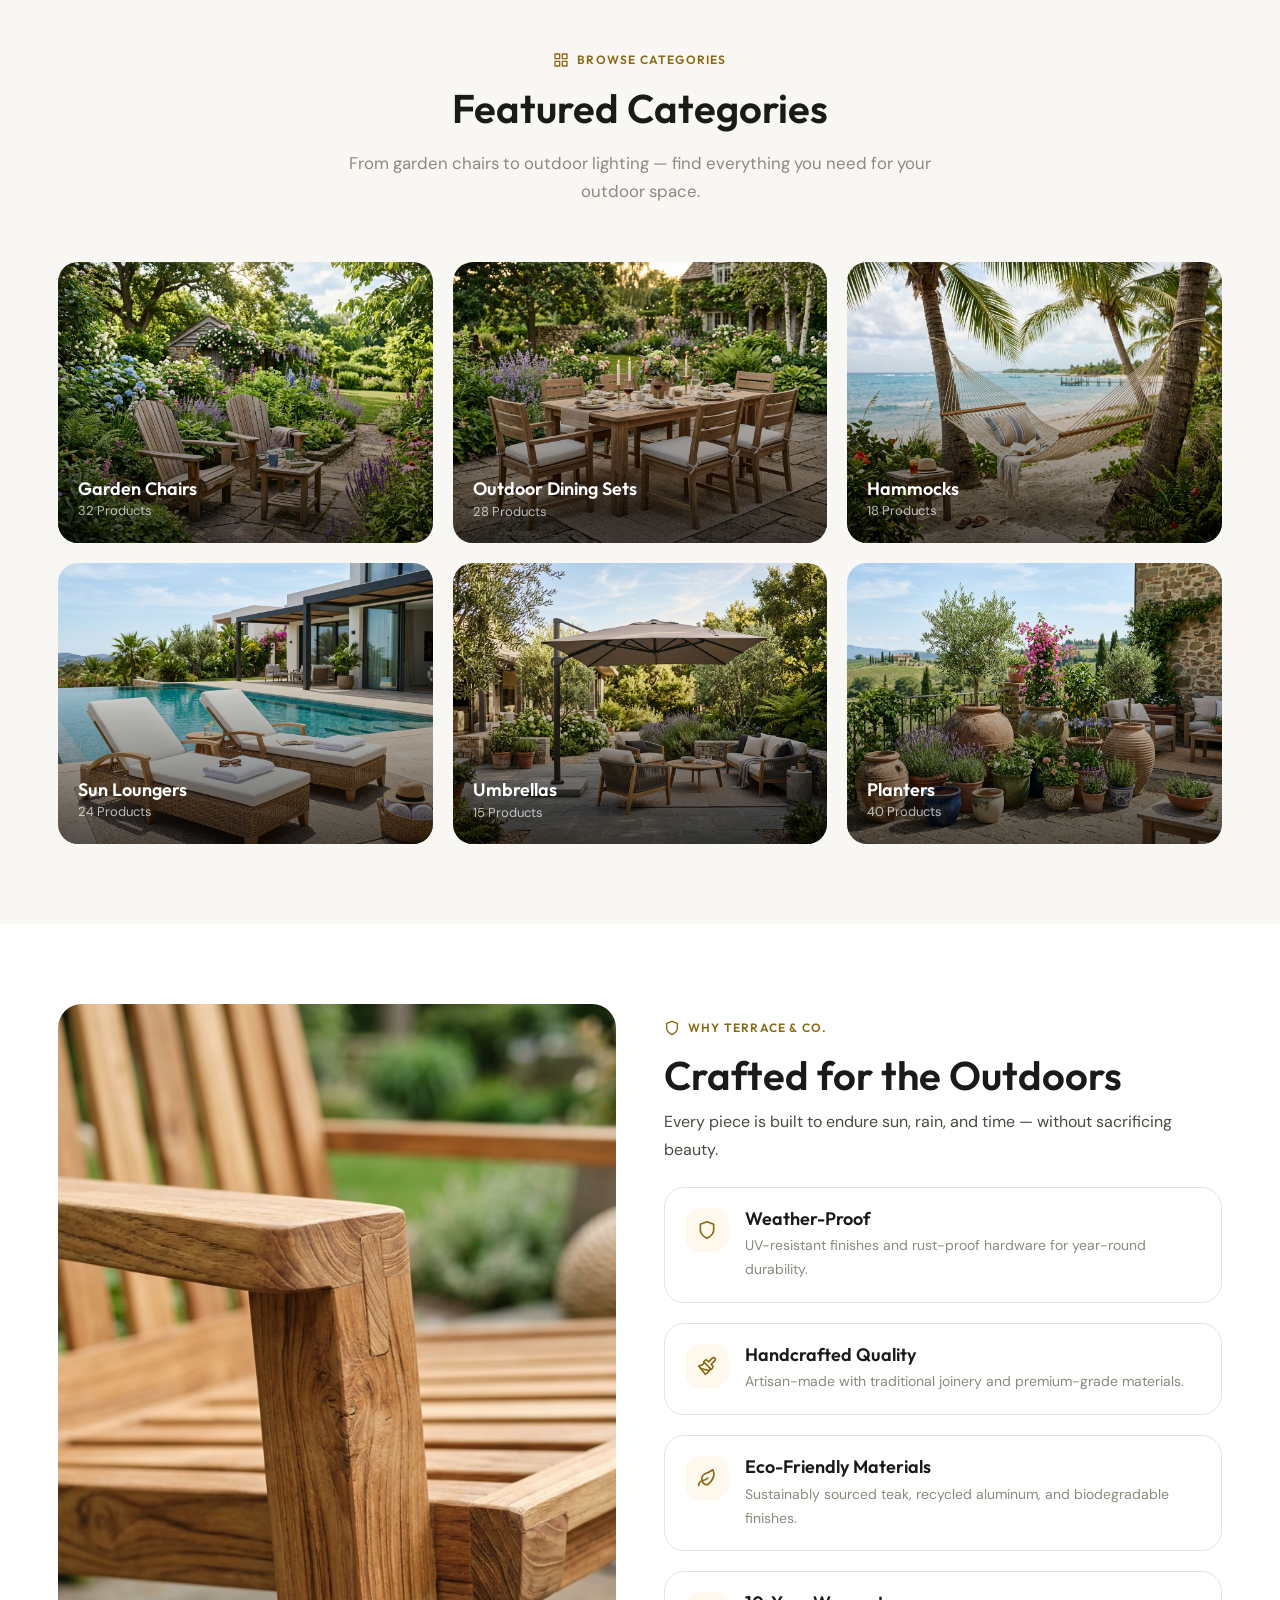
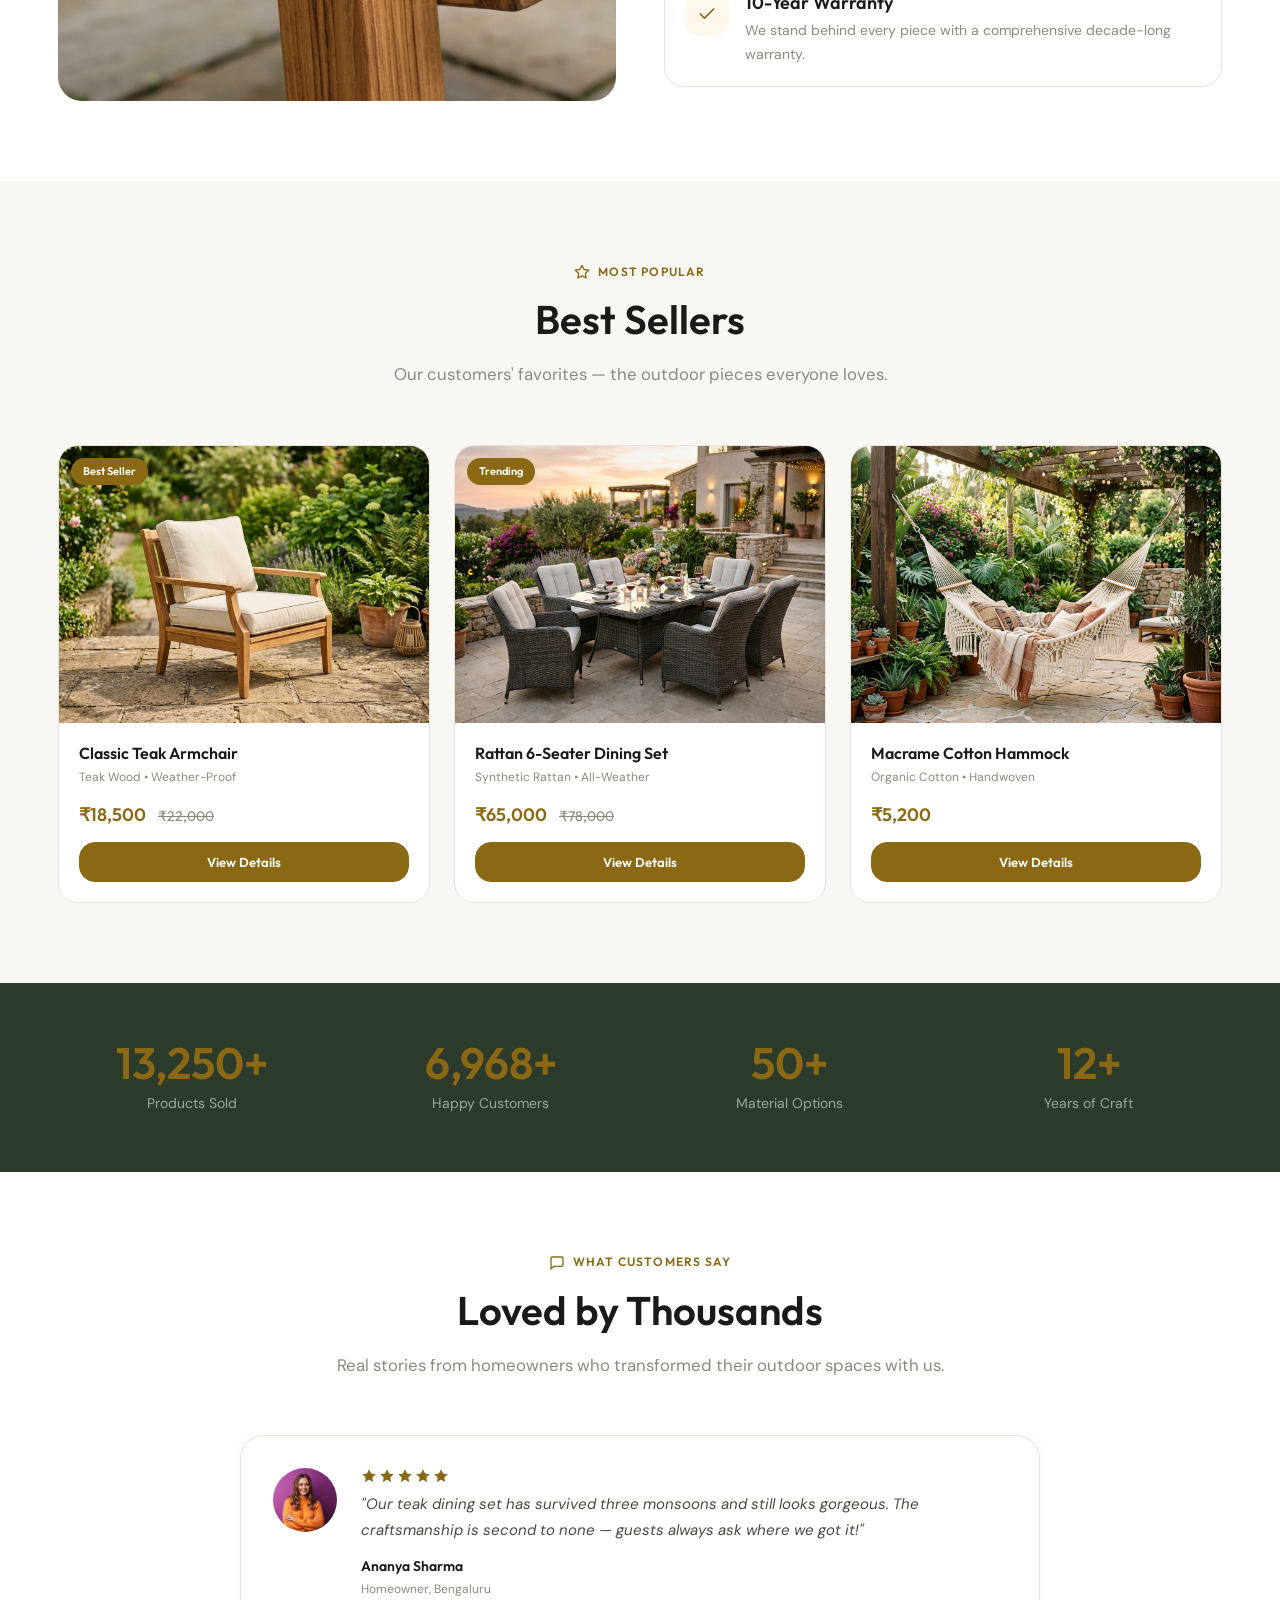
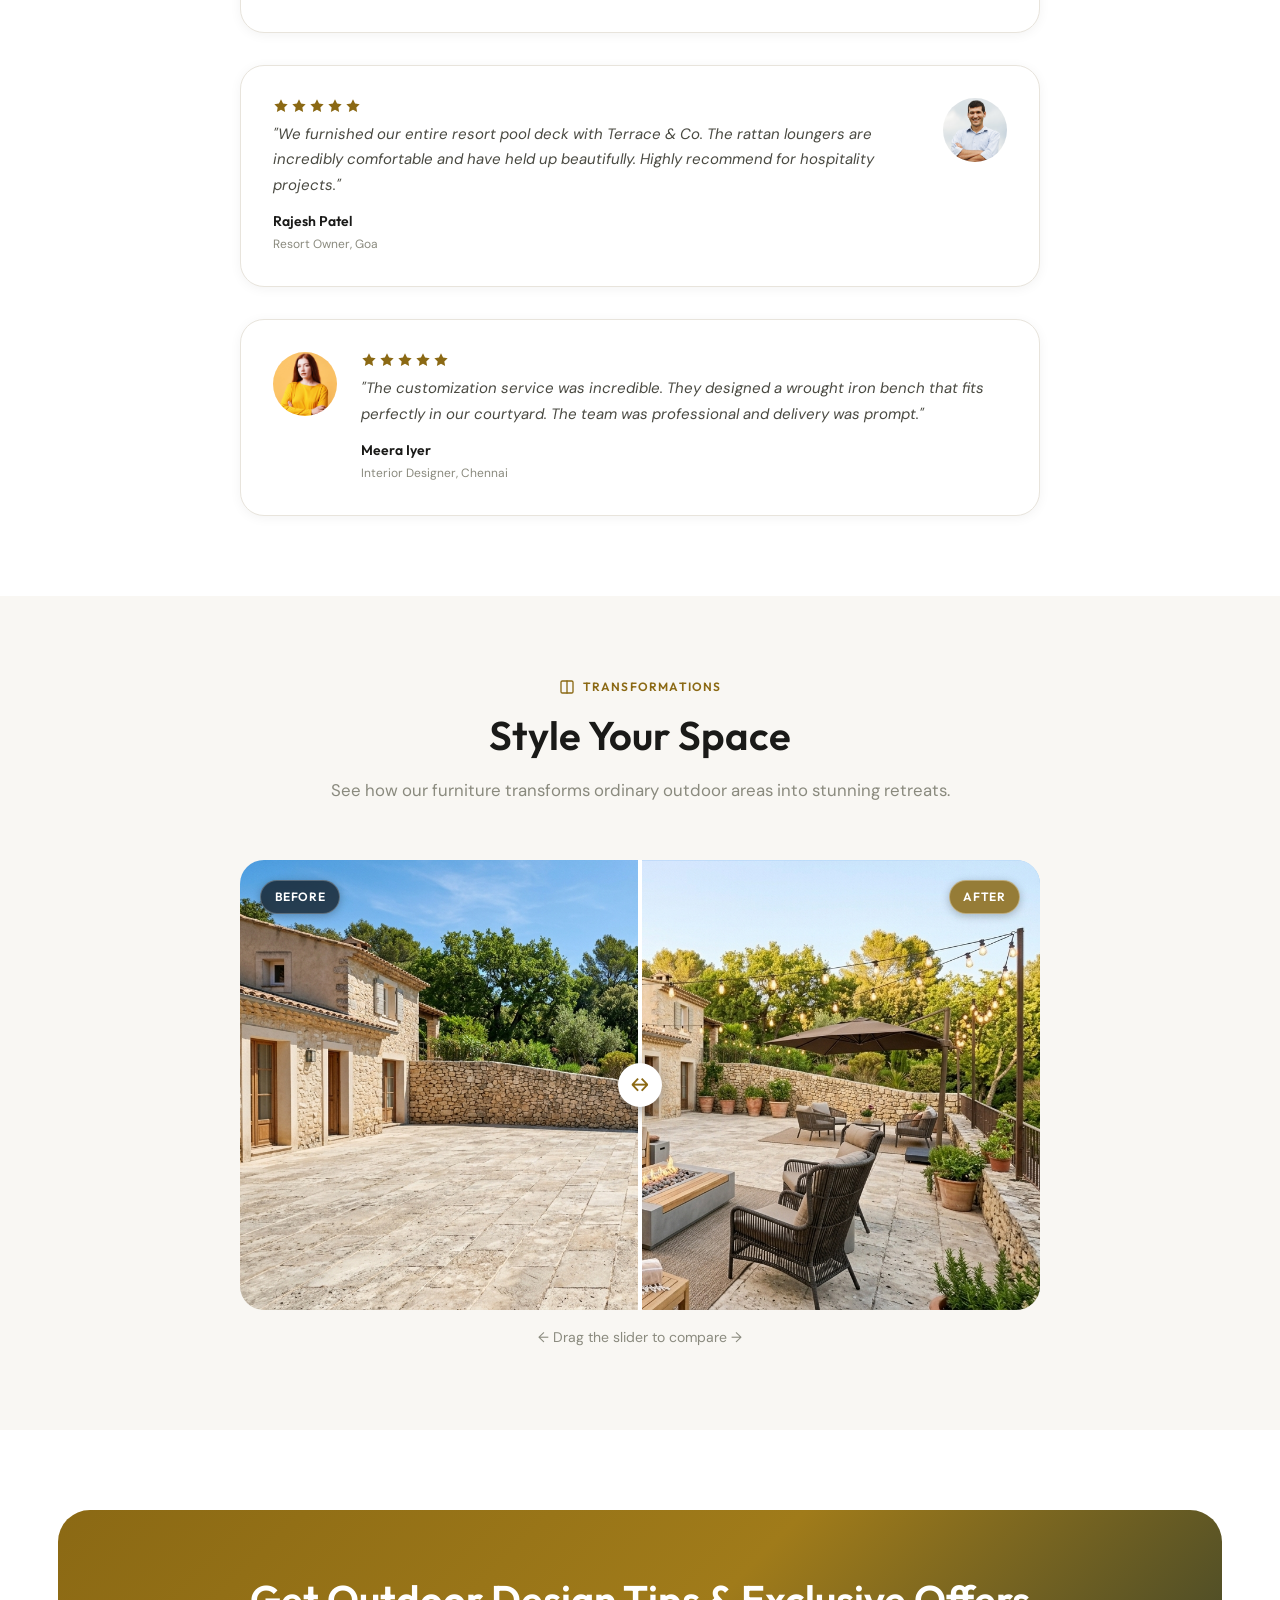
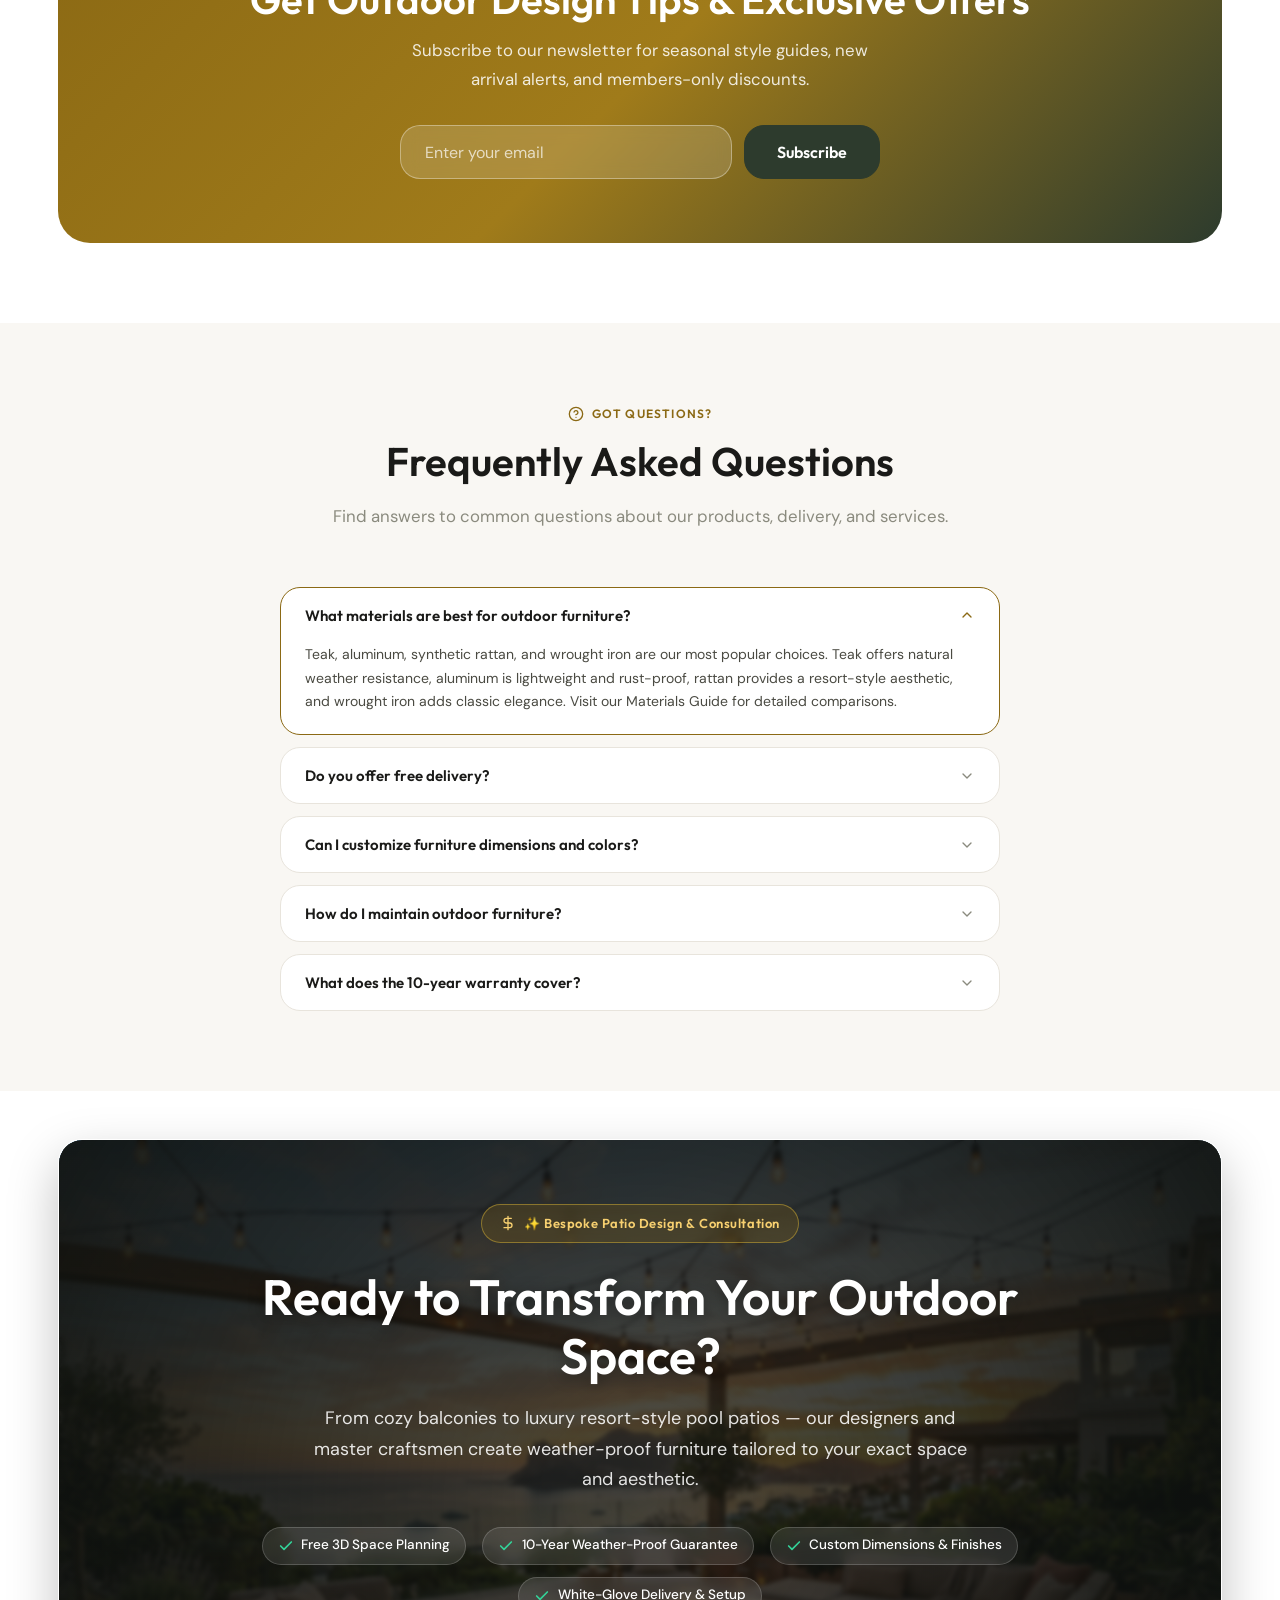
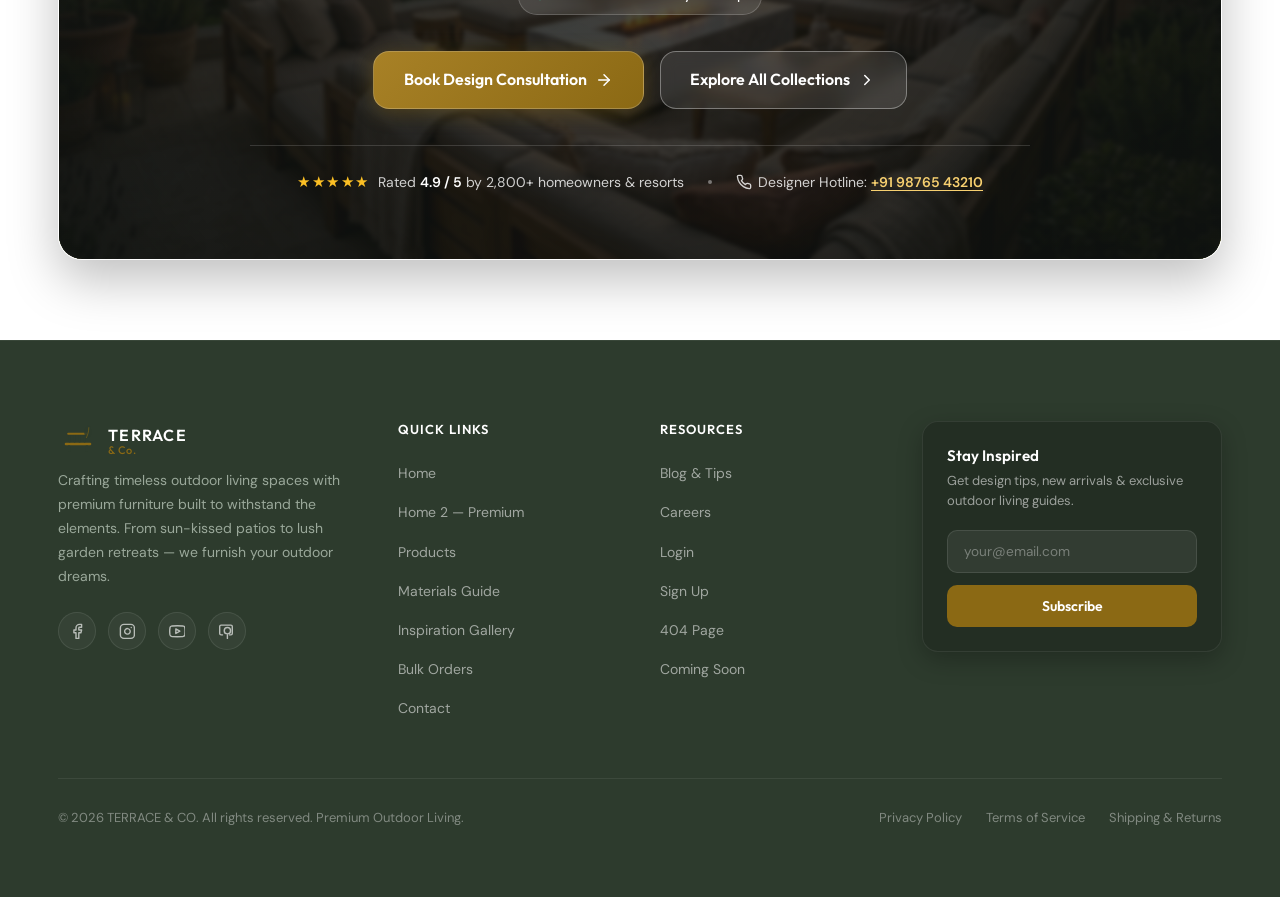
==== commit 26742ef1: "fix" ====
--- a/index.html
+++ b/index.html
@@ -73,18 +73,16 @@
             <h2>Seasonal Collections</h2>
             <p>Furniture curated for every season — from bright summer patios to cozy winter retreats.</p>
         </div>
-    </div>
-    <div class="hscroll-wrap">
-        <div class="hscroll-track">
+        <div class="seasonal-grid hscroll-track animate-on-scroll">
             <div class="hscroll-card">
                 <img src="assets/images/seasonal_summer.jpg" alt="Summer outdoor furniture collection with bright wicker sofas">
                 <div class="hscroll-card-overlay"></div>
-                <div class="hscroll-card-text"><h3>Summer Vibes</h3><p>Light, airy & vibrant</p></div>
+                <div class="hscroll-card-text"><h3>Summer Vibes</h3><p>Light, airy &amp; vibrant</p></div>
             </div>
             <div class="hscroll-card">
                 <img src="assets/images/seasonal_monsoon.jpg" alt="Monsoon-ready covered patio with weather-proof aluminum furniture">
                 <div class="hscroll-card-overlay"></div>
-                <div class="hscroll-card-text"><h3>Monsoon Ready</h3><p>Weather-proof & durable</p></div>
+                <div class="hscroll-card-text"><h3>Monsoon Ready</h3><p>Weather-proof &amp; durable</p></div>
             </div>
             <div class="hscroll-card">
                 <img src="assets/images/seasonal_winter.jpg" alt="Winter patio setup with fire pit and warm blankets">
@@ -212,10 +210,10 @@
             </div>
             <div class="product-card">
                 <div class="product-card-img">
-                    <img src="assets/images/product_3.jpg" alt="Macramé Cotton Hammock">
+                    <img src="assets/images/product_3.jpg" alt="Macrame Cotton Hammock">
                 </div>
                 <div class="product-card-body">
-                    <h3>Macramé Cotton Hammock</h3>
+                    <h3>Macrame Cotton Hammock</h3>
                     <p class="product-material">Organic Cotton • Handwoven</p>
                     <div class="product-price">₹5,200</div>
                     <a href="products.html" class="btn btn-primary btn-sm w-full">View Details</a>
@@ -259,7 +257,7 @@
         </div>
         <div class="testimonial-list animate-on-scroll">
             <div class="testimonial-card">
-                <div class="testimonial-avatar"><img src="assets/images/testimonial_1.svg" alt="Ananya Sharma"></div>
+                <div class="testimonial-avatar"><img src="assets/images/Untitled design (34).png" alt="Ananya Sharma"></div>
                 <div class="testimonial-body">
                     <div class="testimonial-stars"><svg xmlns="http://www.w3.org/2000/svg" width="16" height="16" viewBox="0 0 24 24" fill="#8B6914" stroke="none"><polygon points="12 2 15.09 8.26 22 9.27 17 14.14 18.18 21.02 12 17.77 5.82 21.02 7 14.14 2 9.27 8.91 8.26 12 2"/></svg><svg xmlns="http://www.w3.org/2000/svg" width="16" height="16" viewBox="0 0 24 24" fill="#8B6914" stroke="none"><polygon points="12 2 15.09 8.26 22 9.27 17 14.14 18.18 21.02 12 17.77 5.82 21.02 7 14.14 2 9.27 8.91 8.26 12 2"/></svg><svg xmlns="http://www.w3.org/2000/svg" width="16" height="16" viewBox="0 0 24 24" fill="#8B6914" stroke="none"><polygon points="12 2 15.09 8.26 22 9.27 17 14.14 18.18 21.02 12 17.77 5.82 21.02 7 14.14 2 9.27 8.91 8.26 12 2"/></svg><svg xmlns="http://www.w3.org/2000/svg" width="16" height="16" viewBox="0 0 24 24" fill="#8B6914" stroke="none"><polygon points="12 2 15.09 8.26 22 9.27 17 14.14 18.18 21.02 12 17.77 5.82 21.02 7 14.14 2 9.27 8.91 8.26 12 2"/></svg><svg xmlns="http://www.w3.org/2000/svg" width="16" height="16" viewBox="0 0 24 24" fill="#8B6914" stroke="none"><polygon points="12 2 15.09 8.26 22 9.27 17 14.14 18.18 21.02 12 17.77 5.82 21.02 7 14.14 2 9.27 8.91 8.26 12 2"/></svg></div>
                     <blockquote>"Our teak dining set has survived three monsoons and still looks gorgeous. The craftsmanship is second to none — guests always ask where we got it!"</blockquote>
@@ -268,7 +266,7 @@
                 </div>
             </div>
             <div class="testimonial-card">
-                <div class="testimonial-avatar"><img src="assets/images/testimonial_2.svg" alt="Rajesh Patel"></div>
+                <div class="testimonial-avatar"><img src="assets/images/Untitled design (32).png" alt="Rajesh Patel"></div>
                 <div class="testimonial-body">
                     <div class="testimonial-stars"><svg xmlns="http://www.w3.org/2000/svg" width="16" height="16" viewBox="0 0 24 24" fill="#8B6914" stroke="none"><polygon points="12 2 15.09 8.26 22 9.27 17 14.14 18.18 21.02 12 17.77 5.82 21.02 7 14.14 2 9.27 8.91 8.26 12 2"/></svg><svg xmlns="http://www.w3.org/2000/svg" width="16" height="16" viewBox="0 0 24 24" fill="#8B6914" stroke="none"><polygon points="12 2 15.09 8.26 22 9.27 17 14.14 18.18 21.02 12 17.77 5.82 21.02 7 14.14 2 9.27 8.91 8.26 12 2"/></svg><svg xmlns="http://www.w3.org/2000/svg" width="16" height="16" viewBox="0 0 24 24" fill="#8B6914" stroke="none"><polygon points="12 2 15.09 8.26 22 9.27 17 14.14 18.18 21.02 12 17.77 5.82 21.02 7 14.14 2 9.27 8.91 8.26 12 2"/></svg><svg xmlns="http://www.w3.org/2000/svg" width="16" height="16" viewBox="0 0 24 24" fill="#8B6914" stroke="none"><polygon points="12 2 15.09 8.26 22 9.27 17 14.14 18.18 21.02 12 17.77 5.82 21.02 7 14.14 2 9.27 8.91 8.26 12 2"/></svg><svg xmlns="http://www.w3.org/2000/svg" width="16" height="16" viewBox="0 0 24 24" fill="#8B6914" stroke="none"><polygon points="12 2 15.09 8.26 22 9.27 17 14.14 18.18 21.02 12 17.77 5.82 21.02 7 14.14 2 9.27 8.91 8.26 12 2"/></svg></div>
                     <blockquote>"We furnished our entire resort pool deck with Terrace & Co. The rattan loungers are incredibly comfortable and have held up beautifully. Highly recommend for hospitality projects."</blockquote>
@@ -277,7 +275,7 @@
                 </div>
             </div>
             <div class="testimonial-card">
-                <div class="testimonial-avatar"><img src="assets/images/testimonial_3.svg" alt="Meera Iyer"></div>
+                <div class="testimonial-avatar"><img src="assets/images/Untitled design (35).png" alt="Meera Iyer"></div>
                 <div class="testimonial-body">
                     <div class="testimonial-stars"><svg xmlns="http://www.w3.org/2000/svg" width="16" height="16" viewBox="0 0 24 24" fill="#8B6914" stroke="none"><polygon points="12 2 15.09 8.26 22 9.27 17 14.14 18.18 21.02 12 17.77 5.82 21.02 7 14.14 2 9.27 8.91 8.26 12 2"/></svg><svg xmlns="http://www.w3.org/2000/svg" width="16" height="16" viewBox="0 0 24 24" fill="#8B6914" stroke="none"><polygon points="12 2 15.09 8.26 22 9.27 17 14.14 18.18 21.02 12 17.77 5.82 21.02 7 14.14 2 9.27 8.91 8.26 12 2"/></svg><svg xmlns="http://www.w3.org/2000/svg" width="16" height="16" viewBox="0 0 24 24" fill="#8B6914" stroke="none"><polygon points="12 2 15.09 8.26 22 9.27 17 14.14 18.18 21.02 12 17.77 5.82 21.02 7 14.14 2 9.27 8.91 8.26 12 2"/></svg><svg xmlns="http://www.w3.org/2000/svg" width="16" height="16" viewBox="0 0 24 24" fill="#8B6914" stroke="none"><polygon points="12 2 15.09 8.26 22 9.27 17 14.14 18.18 21.02 12 17.77 5.82 21.02 7 14.14 2 9.27 8.91 8.26 12 2"/></svg><svg xmlns="http://www.w3.org/2000/svg" width="16" height="16" viewBox="0 0 24 24" fill="#8B6914" stroke="none"><polygon points="12 2 15.09 8.26 22 9.27 17 14.14 18.18 21.02 12 17.77 5.82 21.02 7 14.14 2 9.27 8.91 8.26 12 2"/></svg></div>
                     <blockquote>"The customization service was incredible. They designed a wrought iron bench that fits perfectly in our courtyard. The team was professional and delivery was prompt."</blockquote>
--- a/style.css
+++ b/style.css
@@ -75,7 +75,7 @@
     scroll-behavior: smooth;
     -webkit-font-smoothing: antialiased;
     -moz-osx-font-smoothing: grayscale;
-    overflow-x: hidden;
+    overflow-x: clip;
 }
 
 body {
@@ -85,7 +85,7 @@
     background-color: var(--bg-body);
     line-height: 1.7;
     transition: background-color 0.3s ease, color 0.3s ease;
-    overflow-x: hidden;
+    overflow-x: clip;
 }
 
 img {
@@ -123,14 +123,18 @@
     color: var(--text-body);
 }
 
+strong, b {
+    font-weight: 600;
+}
+
 .text-muted { color: var(--text-muted); }
 
 /* --- Layout --- */
 .container {
     width: 100%;
-    max-width: 1200px;
+    max-width: 1260px;
     margin: 0 auto;
-    padding: 0 1.25rem;
+    padding: 0 clamp(1.25rem, 4vw, 3rem);
 }
 
 .section {
@@ -347,9 +351,9 @@
     display: flex;
     align-items: center;
     justify-content: space-between;
-    max-width: 1320px;
+    max-width: 1260px;
     margin: 0 auto;
-    padding: 0 1.5rem;
+    padding: 0 clamp(1.25rem, 4vw, 3rem);
     height: 72px;
     gap: 1rem;
 }
@@ -377,7 +381,7 @@
 
 .brand-top {
     font-family: var(--font-heading);
-    font-weight: 700;
+    font-weight: 600;
     font-size: 1rem;
     color: var(--text-heading);
     letter-spacing: 0.08em;
@@ -463,277 +467,370 @@
     height: 72px;
 }
 
-/* Mobile Menu */
+/* Mobile Menu Button */
+.mobile-menu-btn {
+    display: none;
+    width: 38px;
+    height: 38px;
+    min-width: 38px;
+    border-radius: var(--radius-sm);
+    background: transparent;
+    border: 1px solid var(--border-default);
+    color: var(--text-body);
+    cursor: pointer;
+    align-items: center;
+    justify-content: center;
+    transition: all var(--transition-fast);
+    flex-shrink: 0;
+}
+
+.mobile-menu-btn:hover {
+    background: var(--bg-surface);
+    color: var(--primary);
+}
+
+/* Mobile Backdrop */
 .mobile-backdrop {
     display: none;
     position: fixed;
     inset: 0;
-    z-index: 998;
-    background: rgba(0, 0, 0, 0.4);
-    opacity: 0;
-    transition: opacity 0.3s ease;
+    background: rgba(0, 0, 0, 0.6);
+    backdrop-filter: blur(6px);
+    -webkit-backdrop-filter: blur(6px);
+    z-index: 890;
+    top: 72px;
 }
 
 .mobile-backdrop.open {
     display: block;
-    opacity: 1;
-}
-
+}
+
+/* Mobile Dropdown Menu (under navbar) */
 .mobile-menu {
     display: none;
-    position: fixed;
-    top: 0;
-    right: -100%;
-    width: min(320px, 85vw);
-    height: 100vh;
-    z-index: 999;
+    position: absolute;
+    top: 100%;
+    left: 0;
+    right: 0;
     background: var(--bg-card);
-    border-left: 1px solid var(--border-default);
-    padding: 5rem 1.5rem 2rem;
-    flex-direction: column;
-    gap: 0.25rem;
-    transition: right 0.35s cubic-bezier(0.16, 1, 0.3, 1);
-    overflow-y: auto;
-}
-
-.dark .mobile-menu {
-    background: var(--bg-card);
+    border-bottom: 1px solid var(--border-default);
+    box-shadow: var(--shadow-xl);
+    z-index: 895;
+    padding: 1.25rem;
 }
 
 .mobile-menu.open {
-    right: 0;
+    display: block;
+    animation: fadeInDown 0.25s cubic-bezier(0.16, 1, 0.3, 1);
 }
 
 .mob-link {
     display: block;
-    font-family: var(--font-heading);
-    font-size: 0.9375rem;
+    padding: 0.75rem 1rem;
+    font-size: 0.875rem;
     font-weight: 500;
     color: var(--text-body);
-    padding: 0.75rem 1rem;
     border-radius: var(--radius-md);
-    transition: var(--transition-fast);
-}
-
-.mob-link:hover, .mob-link.active {
+    text-decoration: none;
+    transition: all var(--transition-fast);
+}
+
+.mob-link:hover,
+.mob-link.active {
+    background: var(--primary-subtle);
     color: var(--primary);
-    background: var(--primary-subtle);
 }
 
 .mob-actions {
+    margin-top: 0.75rem;
+    padding-top: 0.75rem;
+    border-top: 1px solid var(--border-default);
     display: flex;
     flex-direction: column;
     gap: 0.5rem;
-    margin-top: 1.5rem;
-    padding-top: 1.5rem;
-    border-top: 1px solid var(--border-default);
 }
 
 .mob-toggles {
     display: flex;
+    align-items: center;
+    justify-content: center;
     gap: 0.5rem;
-    margin-top: 1rem;
-    justify-content: center;
+    margin-top: 0.75rem;
 }
 
 @media (max-width: 1024px) {
     .nav-links { display: none; }
+    .nav-actions .nav-icon-btn { display: none; }
+    .nav-actions .btn { display: none; }
     .mobile-menu-btn { display: flex; }
-    .mobile-menu { display: flex; }
-    .nav-actions .btn { display: none; }
 }
 
 /* ===== FOOTER ===== */
 .footer {
     background: var(--secondary);
-    color: #C8D0C8;
-    padding: 4rem 0 0;
+    color: #A5CACE;
+    padding: 5rem 0 2.5rem;
+    border-top: 1px solid rgba(255, 255, 255, 0.06);
+    position: relative;
+    overflow: hidden;
 }
 
 .footer-grid {
     display: grid;
-    grid-template-columns: 1.5fr 1fr 1fr 1.2fr;
-    gap: 2.5rem;
+    grid-template-columns: 1.35fr 1fr 1fr 1.35fr;
+    gap: 3rem 2.5rem;
+    margin-bottom: 3.5rem;
+    align-items: start;
+}
+
+.footer-logo {
+    display: inline-flex;
+    align-items: center;
+    gap: 0.625rem;
+    text-decoration: none;
+    margin-bottom: 1.25rem;
 }
 
 .footer-brand p {
     font-size: 0.875rem;
     color: #9AA89A;
-    margin-top: 0.75rem;
     line-height: 1.7;
+    margin: 0 0 1.5rem 0;
+    max-width: 340px;
+}
+
+.footer-socials {
+    display: flex;
+    align-items: center;
+    gap: 0.75rem;
+}
+
+.footer-social-link {
+    display: inline-flex;
+    align-items: center;
+    justify-content: center;
+    width: 2.375rem;
+    height: 2.375rem;
+    border-radius: 50%;
+    background: rgba(255, 255, 255, 0.04);
+    border: 1px solid rgba(255, 255, 255, 0.09);
+    color: rgba(255, 255, 255, 0.65);
+    transition: var(--transition-fast);
+    text-decoration: none;
+}
+
+.footer-social-link:hover {
+    border-color: var(--primary);
+    color: #FFFFFF;
+    background: rgba(139, 105, 20, 0.25);
+    transform: translateY(-2px);
+    box-shadow: 0 4px 14px rgba(139, 105, 20, 0.35);
+}
+
+.footer-social-link svg {
+    width: 1.05rem;
+    height: 1.05rem;
+    stroke: currentColor;
+    stroke-width: 2;
+    fill: none;
 }
 
 .footer-col-title {
     font-family: var(--font-heading);
     font-weight: 600;
-    font-size: 0.9375rem;
-    color: #fff;
-    margin-bottom: 1.25rem;
-}
-
-.footer-links li + li {
-    margin-top: 0.5rem;
+    font-size: 0.8125rem;
+    text-transform: uppercase;
+    letter-spacing: 0.08em;
+    color: #FFFFFF;
+    margin-bottom: 1.35rem;
+}
+
+.footer-links {
+    list-style: none;
+    padding: 0;
+    margin: 0;
+}
+
+.footer-links li {
+    margin-bottom: 0.75rem;
+}
+
+.footer-links li:last-child {
+    margin-bottom: 0;
 }
 
 .footer-links a {
+    color: rgba(255, 255, 255, 0.55);
     font-size: 0.875rem;
-    color: #9AA89A;
+    text-decoration: none;
     transition: var(--transition-fast);
+    display: inline-block;
 }
 
 .footer-links a:hover {
-    color: #fff;
-    padding-left: 4px;
+    color: #FFFFFF;
+    transform: translateX(4px);
 }
 
 [dir="rtl"] .footer-links a:hover {
-    padding-left: 0;
-    padding-right: 4px;
-}
-
-.footer-socials {
-    display: flex;
-    gap: 0.5rem;
-    margin-top: 1.25rem;
-}
-
-.footer-social-link {
-    display: flex;
-    align-items: center;
-    justify-content: center;
-    width: 2.25rem;
-    height: 2.25rem;
-    border-radius: 50%;
-    border: 1px solid rgba(255,255,255,0.15);
-    color: #9AA89A;
-    transition: var(--transition-fast);
-}
-
-.footer-social-link:hover {
-    color: #fff;
-    border-color: var(--primary);
-    background: rgba(139,105,20,0.15);
-}
-
-.footer-newsletter h4 {
-    color: #fff;
-    margin-bottom: 0.5rem;
-}
-
-.footer-newsletter p {
-    font-size: 0.875rem;
-    color: #9AA89A;
-    margin-bottom: 1rem;
+    transform: translateX(-4px);
+}
+
+/* Newsletter Card */
+.footer-newsletter-card {
+    background: rgba(0, 0, 0, 0.22);
+    border: 1px solid rgba(255, 255, 255, 0.08);
+    border-radius: 16px;
+    padding: 1.5rem;
+    box-shadow: 0 8px 24px rgba(0, 0, 0, 0.25);
+}
+
+.footer-newsletter-title {
+    font-family: var(--font-heading);
+    color: #FFFFFF;
+    font-size: 0.95rem;
+    font-weight: 600;
+    margin-bottom: 0.35rem;
+}
+
+.footer-newsletter-desc {
+    color: rgba(255, 255, 255, 0.55);
+    font-size: 0.8125rem;
+    line-height: 1.55;
+    margin-bottom: 1.15rem;
 }
 
 .footer-newsletter-form {
     display: flex;
-    gap: 0.5rem;
+    flex-direction: column;
+    gap: 0.75rem;
 }
 
 .footer-newsletter-input {
-    flex: 1;
-    padding: 0.625rem 1rem;
-    background: rgba(255,255,255,0.08);
-    border: 1px solid rgba(255,255,255,0.15);
-    border-radius: var(--radius-md);
-    color: #fff;
+    width: 100%;
+    padding: 0.75rem 1rem;
+    background: rgba(255, 255, 255, 0.07);
+    border: 1px solid rgba(255, 255, 255, 0.1);
+    border-radius: 10px;
+    color: #FFFFFF;
     font-family: var(--font-body);
-    font-size: 0.8125rem;
+    font-size: 0.85rem;
     outline: none;
     transition: var(--transition-fast);
 }
 
 .footer-newsletter-input:focus {
     border-color: var(--primary);
+    background: rgba(255, 255, 255, 0.12);
+    box-shadow: 0 0 0 3px rgba(139, 105, 20, 0.25);
 }
 
 .footer-newsletter-input::placeholder {
-    color: rgba(255,255,255,0.4);
+    color: rgba(255, 255, 255, 0.35);
 }
 
 .footer-newsletter-btn {
-    padding: 0.625rem 1.25rem;
+    width: 100%;
+    padding: 0.75rem 1rem;
     background: var(--primary);
-    color: #fff;
+    color: #FFFFFF;
     border: none;
-    border-radius: var(--radius-md);
+    border-radius: 10px;
     font-family: var(--font-heading);
     font-weight: 600;
-    font-size: 0.8125rem;
+    font-size: 0.875rem;
     cursor: pointer;
     transition: var(--transition-fast);
-    white-space: nowrap;
+    display: flex;
+    align-items: center;
+    justify-content: center;
 }
 
 .footer-newsletter-btn:hover {
     background: var(--primary-hover);
-}
-
+    transform: translateY(-1px);
+    box-shadow: 0 4px 14px rgba(139, 105, 20, 0.35);
+}
+
+/* Footer Bottom Bar */
 .footer-bottom {
+    border-top: 1px solid rgba(255, 255, 255, 0.07);
+    padding-top: 1.75rem;
+    padding-bottom: 1.75rem;
     display: flex;
     align-items: center;
     justify-content: space-between;
-    padding: 1.5rem 0;
-    margin-top: 3rem;
-    border-top: 1px solid rgba(255,255,255,0.1);
     flex-wrap: wrap;
-    gap: 0.75rem;
-}
-
-.footer-bottom p {
+    gap: 1rem;
+}
+
+.footer-copyright {
+    color: rgba(255, 255, 255, 0.4);
     font-size: 0.8125rem;
-    color: #7A877A;
+    margin: 0;
 }
 
 .footer-bottom-links {
     display: flex;
+    align-items: center;
     gap: 1.5rem;
 }
 
 .footer-bottom-links a {
+    color: rgba(255, 255, 255, 0.4);
     font-size: 0.8125rem;
-    color: #7A877A;
+    text-decoration: none;
     transition: var(--transition-fast);
 }
 
 .footer-bottom-links a:hover {
-    color: #fff;
-}
-
-@media (max-width: 1024px) {
+    color: #FFFFFF;
+}
+
+/* ─── FOOTER RESPONSIVE ─── */
+/* Tablet view (matches reference layout: 2 columns x 2 rows, left-aligned) */
+@media (max-width: 991px) and (min-width: 576px) {
     .footer-grid {
         grid-template-columns: repeat(2, 1fr);
-    }
-}
-
-@media (max-width: 768px) {
+        gap: 3rem 2.5rem;
+        text-align: left;
+    }
+    .footer-socials {
+        justify-content: flex-start;
+    }
+}
+
+/* Mobile view (< 576px) */
+@media (max-width: 575px) {
+    .footer {
+        padding: 3.5rem 0 2rem;
+    }
     .footer-grid {
         grid-template-columns: 1fr;
-        text-align: center;
-    }
-    .footer-socials {
-        justify-content: center;
-    }
-    .footer-newsletter-form {
-        flex-direction: column;
+        gap: 2.25rem;
+        text-align: left;
+        margin-bottom: 2.5rem;
     }
     .footer-bottom {
         flex-direction: column;
-        text-align: center;
-    }
-    .footer-bottom-links {
-        justify-content: center;
-    }
-}
+        align-items: flex-start;
+        gap: 1rem;
+    }
+}
+
+[dir="rtl"] .footer-grid { text-align: right; }
+[dir="rtl"] .footer-socials { justify-content: flex-start; }
+[dir="rtl"] .footer-bottom { text-align: right; }
 
 /* ===== PAGE HEADER ===== */
 .page-header {
     position: relative;
-    padding: 6rem 0 3.5rem;
-    min-height: 280px;
-    display: flex;
-    align-items: flex-end;
+    padding: 8rem 0 5rem;
+    min-height: 420px;
+    display: flex;
+    align-items: center;
+    justify-content: center;
+    text-align: center;
     overflow: hidden;
 }
 
@@ -753,34 +850,42 @@
     position: absolute;
     inset: 0;
     z-index: 1;
-    background: linear-gradient(180deg, rgba(0,0,0,0.2) 0%, rgba(0,0,0,0.65) 100%);
+    background: linear-gradient(180deg, rgba(0,0,0,0.35) 0%, rgba(0,0,0,0.7) 100%);
 }
 
 .page-header .container {
     position: relative;
     z-index: 2;
+    display: flex;
+    flex-direction: column;
+    align-items: center;
+    text-align: center;
 }
 
 .page-header h1 {
     color: #fff;
     margin-bottom: 0.5rem;
+    text-align: center;
 }
 
 .page-header p {
-    color: rgba(255,255,255,0.8);
+    color: rgba(255,255,255,0.85);
     font-size: 1.05rem;
-    max-width: 540px;
+    max-width: 580px;
+    margin: 0 auto;
+    text-align: center;
 }
 
 .breadcrumb {
     display: flex;
     align-items: center;
+    justify-content: center;
     gap: 0.5rem;
     font-family: var(--font-heading);
     font-size: 0.8125rem;
     font-weight: 500;
     color: rgba(255,255,255,0.6);
-    margin-bottom: 0.75rem;
+    margin: 0 auto 0.75rem;
 }
 
 .breadcrumb a {
@@ -930,116 +1035,219 @@
 
 @media (max-width: 768px) {
     .hero-slider {
-        height: 70vh;
-        min-height: 420px;
+        height: auto;
+        min-height: 560px;
     }
     .hero-arrow { display: none; }
     .hero-slide-content {
+        padding: 3rem 1.25rem 4.5rem;
         align-items: center;
         text-align: center;
     }
+    .hero-slide-content h1 {
+        font-size: clamp(1.85rem, 6vw, 2.5rem);
+    }
+    .hero-slide-content p {
+        font-size: 0.95rem;
+        margin-bottom: 1.5rem;
+    }
+    .hero-slide-content .hero-buttons {
+        width: 100%;
+        max-width: 320px;
+        flex-direction: column;
+        gap: 0.625rem;
+    }
+    .hero-slide-content .hero-buttons .btn {
+        width: 100%;
+    }
     .hero-slide-content .section-label {
         justify-content: center;
     }
+    .hero-controls {
+        bottom: 1.25rem;
+    }
 }
 
 /* ===== SPLIT HERO (Home 2) ===== */
+.hero-split-section {
+    padding: clamp(2rem, 4.5vw, 3.5rem) 0 clamp(2.5rem, 5vw, 4rem);
+    overflow: hidden;
+}
+
 .hero-split {
     display: grid;
-    grid-template-columns: 1fr 1fr;
-    min-height: 85vh;
-    align-items: center;
-    overflow: hidden;
+    grid-template-columns: 1.15fr 0.85fr;
+    gap: clamp(2rem, 4vw, 4rem);
+    align-items: center;
 }
 
 .hero-split-text {
-    padding: 4rem 3rem 4rem 2rem;
-    max-width: 600px;
-    margin-left: auto;
+    padding: 1rem 0;
+    max-width: 580px;
 }
 
 .hero-split-text h1 {
-    font-size: clamp(2rem, 4.5vw, 3.5rem);
+    font-size: clamp(2.2rem, 4.2vw, 3.4rem);
+    line-height: 1.15;
     margin-bottom: 1.25rem;
 }
 
 .hero-split-text p {
     font-size: 1.05rem;
-    margin-bottom: 2rem;
+    line-height: 1.7;
+    margin-bottom: 2.25rem;
     color: var(--text-body);
 }
 
-.hero-split-img {
+.hero-split-img-wrap {
     position: relative;
+    display: flex;
+    flex-direction: column;
+    justify-content: center;
+    align-items: center;
+    width: 100%;
+}
+
+.hero-split-slider {
+    position: relative;
+    width: 100%;
+    max-width: 480px;
+    height: 440px;
+    border-radius: var(--radius-3xl);
+    overflow: hidden;
+    box-shadow: 0 20px 48px rgba(0, 0, 0, 0.35), 0 0 0 1px rgba(255, 255, 255, 0.08);
+}
+
+.hero-split-slides {
+    position: relative;
+    width: 100%;
     height: 100%;
-    min-height: 500px;
-}
-
-.hero-split-img img {
+}
+
+.hero-split-slide {
+    position: absolute;
+    inset: 0;
+    opacity: 0;
+    visibility: hidden;
+    transition: opacity 0.8s cubic-bezier(0.4, 0, 0.2, 1), transform 0.8s cubic-bezier(0.4, 0, 0.2, 1);
+    transform: scale(1.04);
+}
+
+.hero-split-slide.active {
+    opacity: 1;
+    visibility: visible;
+    transform: scale(1);
+}
+
+.hero-split-slide img {
     width: 100%;
     height: 100%;
     object-fit: cover;
+    display: block;
+}
+
+.hero-split-dots {
+    display: flex;
+    align-items: center;
+    justify-content: center;
+    gap: 0.5rem;
+    padding: 0.45rem 0.95rem;
+    background: rgba(22, 26, 23, 0.7);
+    backdrop-filter: blur(10px);
+    border-radius: var(--radius-full);
+    border: 1px solid rgba(255, 255, 255, 0.12);
+    margin-top: 1.25rem;
+    box-shadow: 0 4px 12px rgba(0, 0, 0, 0.2);
+}
+
+.hero-split-dot {
+    width: 8px;
+    height: 8px;
+    border-radius: 50%;
+    background: rgba(255, 255, 255, 0.35);
+    border: none;
+    cursor: pointer;
+    padding: 0;
+    transition: var(--transition-fast);
+}
+
+.hero-split-dot:hover {
+    background: rgba(255, 255, 255, 0.75);
+}
+
+.hero-split-dot.active {
+    background: var(--primary);
+    width: 22px;
+    border-radius: 4px;
 }
 
 .hero-split-badge {
     position: absolute;
-    bottom: 2rem;
-    left: -2rem;
-    background: var(--bg-card);
-    border: 1px solid var(--border-default);
+    bottom: 1.25rem;
+    left: 1.25rem;
+    background: rgba(22, 26, 23, 0.88);
+    backdrop-filter: blur(12px);
+    border: 1px solid rgba(255, 255, 255, 0.15);
     border-radius: var(--radius-xl);
-    padding: 1rem 1.5rem;
-    box-shadow: var(--shadow-lg);
+    padding: 0.75rem 1.15rem;
+    box-shadow: 0 10px 25px rgba(0, 0, 0, 0.35);
     display: flex;
     align-items: center;
     gap: 0.75rem;
+    z-index: 3;
 }
 
 [dir="rtl"] .hero-split-badge {
     left: auto;
-    right: -2rem;
+    right: 1.25rem;
 }
 
 .hero-split-badge .badge-number {
     font-family: var(--font-heading);
-    font-weight: 700;
-    font-size: 1.5rem;
+    font-weight: 600;
+    font-size: 1.35rem;
     color: var(--primary);
 }
 
 .hero-split-badge .badge-label {
-    font-size: 0.8125rem;
-    color: var(--text-muted);
+    font-size: 0.75rem;
+    color: #fff;
     line-height: 1.3;
 }
 
-@media (max-width: 768px) {
+@media (max-width: 992px) {
     .hero-split {
         grid-template-columns: 1fr;
-        min-height: auto;
+        gap: 2.5rem;
+    }
+    .hero-split-img-wrap {
+        order: -1;
     }
     .hero-split-text {
-        padding: 3rem 1.5rem 2rem;
-        margin-left: 0;
+        max-width: 100%;
         text-align: center;
+        padding: 0;
+    }
+    .hero-split-text .section-label {
+        justify-content: center;
+    }
+    .hero-split-text > div:last-child {
+        justify-content: center;
+    }
+    .hero-split-slider {
         max-width: 100%;
-    }
-    .hero-split-img {
-        min-height: 350px;
-    }
-    .hero-split-badge {
-        left: 50%;
-        transform: translateX(-50%);
-        bottom: 1.5rem;
-    }
-    [dir="rtl"] .hero-split-badge {
-        left: 50%;
-        right: auto;
-        transform: translateX(-50%);
-    }
-}
-
-/* ===== HORIZONTAL SCROLL CARDS ===== */
+        height: 360px;
+    }
+}
+
+/* ===== SEASONAL & HSCROLL CARDS ===== */
+.seasonal-grid {
+    display: grid;
+    grid-template-columns: repeat(4, 1fr);
+    gap: 1.25rem;
+    width: 100%;
+}
+
 .hscroll-wrap {
     overflow-x: auto;
     scroll-behavior: smooth;
@@ -1052,6 +1260,13 @@
 .hscroll-wrap::-webkit-scrollbar { display: none; }
 
 .hscroll-track {
+    display: grid;
+    grid-template-columns: repeat(4, 1fr);
+    gap: 1.25rem;
+    width: 100%;
+}
+
+.hscroll-wrap .hscroll-track {
     display: flex;
     gap: 1.25rem;
     padding: 0 1.25rem;
@@ -1059,23 +1274,25 @@
     margin: 0 auto;
 }
 
-@media (max-width: 1220px) {
-    .hscroll-track {
-        margin-left: 0;
-        margin-right: 0;
-    }
-}
-
-@media (min-width: 1221px) {
-    .hscroll-track {
-        margin: 0 auto;
-        justify-content: center;
+@media (max-width: 1024px) {
+    .seasonal-grid,
+    .hscroll-track:not(.hscroll-wrap .hscroll-track) {
+        grid-template-columns: repeat(2, 1fr);
+        gap: 1.25rem;
+    }
+}
+
+@media (max-width: 575px) {
+    .seasonal-grid,
+    .hscroll-track:not(.hscroll-wrap .hscroll-track) {
+        grid-template-columns: 1fr;
+        gap: 1rem;
     }
 }
 
 .hscroll-card {
     position: relative;
-    flex: 0 0 280px;
+    width: 100%;
     height: 360px;
     border-radius: var(--radius-2xl);
     overflow: hidden;
@@ -1084,6 +1301,10 @@
     transition: var(--transition-smooth);
 }
 
+.hscroll-wrap .hscroll-card {
+    flex: 0 0 280px;
+}
+
 .hscroll-card:hover {
     transform: translateY(-6px);
     box-shadow: var(--shadow-lg);
@@ -1199,6 +1420,14 @@
     grid-template-columns: 1fr 1fr;
     gap: 3rem;
     align-items: center;
+}
+
+.feature-split.feature-split-reverse .feature-img {
+    order: 2;
+}
+
+.feature-split.feature-split-reverse .feature-content {
+    order: 1;
 }
 
 .feature-img {
@@ -1247,9 +1476,16 @@
 @media (max-width: 768px) {
     .feature-split {
         grid-template-columns: 1fr;
-    }
-    .feature-img {
-        aspect-ratio: 16/9;
+        gap: 2rem;
+    }
+    .feature-split .feature-img,
+    .feature-split.feature-split-reverse .feature-img {
+        order: -1;
+        aspect-ratio: 16/10;
+    }
+    .feature-split .feature-content,
+    .feature-split.feature-split-reverse .feature-content {
+        order: 1;
     }
 }
 
@@ -1268,7 +1504,7 @@
 
 .stat-item .stat-value {
     font-family: var(--font-heading);
-    font-weight: 700;
+    font-weight: 600;
     font-size: clamp(1.75rem, 4vw, 2.75rem);
     color: var(--primary);
     line-height: 1.1;
@@ -1385,11 +1621,24 @@
 }
 
 @media (max-width: 1024px) {
-    .product-grid { grid-template-columns: repeat(2, 1fr); }
+    .product-grid {
+        grid-template-columns: repeat(2, 1fr);
+    }
+    .product-grid .product-card:last-child:nth-child(odd) {
+        grid-column: 1 / -1;
+        justify-self: center;
+        width: 100%;
+        max-width: calc(50% - 0.75rem);
+    }
 }
 
 @media (max-width: 768px) {
-    .product-grid { grid-template-columns: 1fr; }
+    .product-grid {
+        grid-template-columns: 1fr;
+    }
+    .product-grid .product-card:last-child:nth-child(odd) {
+        max-width: 100%;
+    }
 }
 
 /* ===== FILTER TABS ===== */
@@ -1509,6 +1758,9 @@
         text-align: center;
         align-items: center;
     }
+    .testimonial-stars {
+        justify-content: center;
+    }
     [dir="rtl"] .testimonial-card,
     [dir="rtl"] .testimonial-card:nth-child(even),
     [dir="rtl"] .testimonial-card:nth-child(odd) {
@@ -1519,10 +1771,12 @@
 /* ===== CTA BANNER ===== */
 .cta-banner {
     background: linear-gradient(135deg, var(--primary) 0%, #A07B1A 50%, var(--secondary) 100%);
-    padding: 4rem 2rem;
+    padding: clamp(2.5rem, 5vw, 4.5rem) clamp(1.5rem, 4vw, 3.5rem);
     border-radius: var(--radius-3xl);
     text-align: center;
-    margin: 0 1.25rem;
+    margin: 0;
+    overflow: hidden;
+    position: relative;
 }
 
 .cta-banner h2 {
@@ -1539,36 +1793,80 @@
 
 .cta-banner .newsletter-form {
     display: flex;
-    gap: 0.5rem;
-    max-width: 460px;
+    gap: 0.75rem;
+    max-width: 480px;
     margin: 0 auto;
+    width: 100%;
+    align-items: stretch;
 }
 
 .cta-banner .newsletter-input {
-    flex: 1;
-    padding: 0.75rem 1.25rem;
-    border-radius: var(--radius-lg);
-    border: 1.5px solid rgba(255,255,255,0.3);
-    background: rgba(255,255,255,0.1);
-    backdrop-filter: blur(6px);
-    color: #fff;
+    flex: 1 1 auto;
+    min-width: 0;
+    height: 54px;
+    min-height: 54px;
+    padding: 0 1.5rem;
+    border-radius: var(--radius-xl);
+    border: 1.5px solid rgba(255, 255, 255, 0.35);
+    background: rgba(255, 255, 255, 0.15);
+    backdrop-filter: blur(8px);
+    color: #FFFFFF;
     font-family: var(--font-body);
-    font-size: 0.875rem;
+    font-size: 1rem;
     outline: none;
     transition: var(--transition-fast);
+    box-sizing: border-box;
 }
 
 .cta-banner .newsletter-input:focus {
-    border-color: #fff;
+    border-color: #FFFFFF;
+    background: rgba(255, 255, 255, 0.25);
+    box-shadow: 0 0 0 3px rgba(255, 255, 255, 0.25);
 }
 
 .cta-banner .newsletter-input::placeholder {
-    color: rgba(255,255,255,0.55);
-}
-
-@media (max-width: 480px) {
+    color: rgba(255, 255, 255, 0.7);
+}
+
+.cta-banner .btn,
+.cta-banner .newsletter-form .btn {
+    flex: 0 0 auto;
+    height: 54px;
+    min-height: 54px;
+    padding: 0 2rem;
+    border-radius: var(--radius-xl);
+    display: inline-flex;
+    align-items: center;
+    justify-content: center;
+    font-weight: 600;
+    font-size: 1rem;
+    white-space: nowrap;
+    box-sizing: border-box;
+}
+
+@media (max-width: 768px) {
+    .cta-banner {
+        padding: 2.5rem 1.5rem;
+        border-radius: var(--radius-2xl);
+    }
     .cta-banner .newsletter-form {
         flex-direction: column;
+        gap: 0.875rem;
+        max-width: 400px;
+    }
+    .cta-banner .newsletter-input {
+        width: 100%;
+        min-width: 100%;
+        height: 54px;
+        min-height: 54px;
+        font-size: 0.95rem;
+    }
+    .cta-banner .btn,
+    .cta-banner .newsletter-form .btn {
+        width: 100%;
+        height: 54px;
+        min-height: 54px;
+        font-size: 0.95rem;
     }
 }
 
@@ -1643,29 +1941,6 @@
 }
 
 /* ===== AUTH PAGES ===== */
-.auth-page {
-    min-height: 100vh;
-    display: flex;
-    flex-direction: column;
-    background: var(--bg-surface);
-}
-
-.auth-topbar {
-    display: flex;
-    justify-content: flex-end;
-    padding: 1rem 1.5rem;
-    position: fixed;
-    top: 0;
-    right: 0;
-    z-index: 100;
-}
-
-[dir="rtl"] .auth-topbar {
-    right: auto;
-    left: 0;
-    justify-content: flex-start;
-}
-
 .auth-toggle-btn {
     display: inline-flex;
     align-items: center;
@@ -1897,7 +2172,7 @@
 
 .error-code {
     font-family: var(--font-heading);
-    font-weight: 700;
+    font-weight: 600;
     font-size: clamp(6rem, 15vw, 10rem);
     color: var(--primary);
     line-height: 1;
@@ -2012,7 +2287,7 @@
     justify-content: center;
     font-family: var(--font-heading);
     font-size: 0.625rem;
-    font-weight: 700;
+    font-weight: 600;
     color: #fff;
     z-index: 2;
     transform: translateX(1px);
@@ -2042,21 +2317,26 @@
 
 /* ===== MASONRY GALLERY ===== */
 .masonry-grid {
-    columns: 3 280px;
-    column-gap: 1.25rem;
+    display: grid;
+    grid-template-columns: repeat(3, 1fr);
+    gap: 1.5rem;
 }
 
 .masonry-item {
-    break-inside: avoid;
-    margin-bottom: 1.25rem;
+    aspect-ratio: 4 / 3;
     border-radius: var(--radius-xl);
     overflow: hidden;
     position: relative;
     cursor: pointer;
+    margin-bottom: 0;
+    width: 100%;
+    height: 100%;
 }
 
 .masonry-item img {
     width: 100%;
+    height: 100%;
+    object-fit: cover;
     display: block;
     transition: transform 0.6s ease;
 }
@@ -2095,15 +2375,17 @@
     font-size: 0.8125rem;
 }
 
-@media (max-width: 768px) {
+@media (max-width: 992px) {
     .masonry-grid {
-        columns: 2 200px;
-    }
-}
-
-@media (max-width: 480px) {
+        grid-template-columns: repeat(2, 1fr);
+        gap: 1.25rem;
+    }
+}
+
+@media (max-width: 576px) {
     .masonry-grid {
-        columns: 1;
+        grid-template-columns: 1fr;
+        gap: 1rem;
     }
 }
 
@@ -2204,13 +2486,21 @@
 }
 
 /* ===== COMPARISON TABLE ===== */
-.comparison-table {
+.table-responsive {
     width: 100%;
-    border-collapse: collapse;
+    overflow: hidden;
     border-radius: var(--radius-xl);
-    overflow: hidden;
     border: 1px solid var(--border-default);
     background: var(--bg-card);
+    box-shadow: var(--shadow-card);
+}
+
+.comparison-table {
+    width: 100% !important;
+    max-width: 100% !important;
+    table-layout: fixed !important;
+    border-collapse: collapse;
+    margin: 0;
 }
 
 .comparison-table thead th {
@@ -2218,20 +2508,45 @@
     color: #fff;
     font-family: var(--font-heading);
     font-weight: 600;
-    font-size: 0.875rem;
-    padding: 1rem 1.25rem;
+    font-size: 0.8125rem;
+    padding: 0.75rem 0.5rem;
+    text-align: center;
+    overflow: hidden;
+    text-overflow: ellipsis;
+    white-space: nowrap;
+}
+
+.comparison-table thead th:first-child {
     text-align: left;
-}
-
-[dir="rtl"] .comparison-table thead th {
+    padding-left: 0.75rem;
+}
+
+[dir="rtl"] .comparison-table thead th:first-child {
     text-align: right;
+    padding-right: 0.75rem;
 }
 
 .comparison-table tbody td {
-    padding: 0.875rem 1.25rem;
-    font-size: 0.875rem;
+    padding: 0.625rem 0.5rem;
+    font-size: 0.8125rem;
     border-bottom: 1px solid var(--border-default);
     color: var(--text-body);
+    text-align: center;
+    overflow: hidden;
+    text-overflow: ellipsis;
+    white-space: nowrap;
+}
+
+.comparison-table tbody td:first-child {
+    text-align: left;
+    font-weight: 600;
+    color: var(--text-heading);
+    padding-left: 0.75rem;
+}
+
+[dir="rtl"] .comparison-table tbody td:first-child {
+    text-align: right;
+    padding-right: 0.75rem;
 }
 
 .comparison-table tbody tr:last-child td {
@@ -2240,6 +2555,56 @@
 
 .comparison-table tbody tr:hover {
     background: var(--primary-subtle);
+}
+
+@media (max-width: 768px) {
+    .desktop-only {
+        display: none !important;
+    }
+    .table-responsive {
+        width: 100% !important;
+        overflow: hidden !important;
+        border-radius: var(--radius-lg);
+    }
+    .comparison-table {
+        width: 100% !important;
+        table-layout: fixed !important;
+    }
+    .comparison-table thead th {
+        padding: 0.45rem 0.15rem !important;
+        font-size: 0.65rem !important;
+        letter-spacing: -0.02em;
+    }
+    .comparison-table thead th:first-child {
+        padding-left: 0.35rem !important;
+    }
+    .comparison-table tbody td {
+        padding: 0.4rem 0.12rem !important;
+        font-size: 0.6rem !important;
+        line-height: 1.2;
+    }
+    .comparison-table tbody td:first-child {
+        font-size: 0.6rem !important;
+        padding-left: 0.35rem !important;
+    }
+    [dir="rtl"] .comparison-table thead th:first-child,
+    [dir="rtl"] .comparison-table tbody td:first-child {
+        padding-right: 0.35rem !important;
+    }
+}
+
+@media (max-width: 480px) {
+    .comparison-table thead th {
+        padding: 0.4rem 0.08rem !important;
+        font-size: 0.58rem !important;
+    }
+    .comparison-table tbody td {
+        padding: 0.35rem 0.06rem !important;
+        font-size: 0.55rem !important;
+    }
+    .comparison-table tbody td:first-child {
+        font-size: 0.55rem !important;
+    }
 }
 
 /* ===== PROCESS STEPS ===== */
@@ -2275,7 +2640,7 @@
     background: var(--primary);
     color: #fff;
     font-family: var(--font-heading);
-    font-weight: 700;
+    font-weight: 600;
     font-size: 1.125rem;
     margin-bottom: 1rem;
 }
@@ -2349,28 +2714,35 @@
 .overlap-section {
     display: grid;
     grid-template-columns: 1fr 1fr;
-    gap: 0;
-    min-height: 500px;
-    align-items: stretch;
+    gap: 3.5rem;
+    align-items: center;
 }
 
 .overlap-img {
     position: relative;
+    border-radius: var(--radius-2xl);
     overflow: hidden;
+    height: 420px;
+    box-shadow: var(--shadow-card);
 }
 
 .overlap-img img {
     width: 100%;
     height: 100%;
     object-fit: cover;
+    transition: transform 0.6s ease;
+}
+
+.overlap-img:hover img {
+    transform: scale(1.03);
 }
 
 .overlap-text {
     display: flex;
     flex-direction: column;
     justify-content: center;
-    padding: 3rem;
-    background: var(--bg-surface);
+    padding: 0;
+    background: transparent;
 }
 
 .overlap-text h2 {
@@ -2379,6 +2751,8 @@
 
 .overlap-text p {
     margin-bottom: 1.5rem;
+    color: var(--text-body);
+    line-height: 1.7;
 }
 
 .eco-stats {
@@ -2390,15 +2764,21 @@
 
 .eco-stat {
     text-align: center;
-    padding: 1rem;
+    padding: 1.1rem 1rem;
     background: var(--bg-card);
     border: 1px solid var(--border-default);
     border-radius: var(--radius-lg);
+    transition: var(--transition-fast);
+}
+
+.eco-stat:hover {
+    border-color: var(--primary);
+    transform: translateY(-2px);
 }
 
 .eco-stat .stat-value {
     font-family: var(--font-heading);
-    font-weight: 700;
+    font-weight: 600;
     font-size: 1.5rem;
     color: var(--primary);
 }
@@ -2408,66 +2788,478 @@
     color: var(--text-muted);
 }
 
-@media (max-width: 768px) {
+@media (max-width: 992px) {
     .overlap-section {
         grid-template-columns: 1fr;
+        gap: 2rem;
     }
     .overlap-img {
-        min-height: 300px;
-    }
-    .overlap-text {
-        padding: 2rem 1.5rem;
-    }
-}
-
-/* ===== FULL BG CTA ===== */
-.fullbg-cta {
+        height: 320px;
+    }
+}
+
+/* ===== SHOWROOM CTA CARD (Home 2) ===== */
+.showroom-cta-card {
+    background: var(--bg-card);
+    border: 1px solid var(--border-default);
+    border-radius: var(--radius-3xl);
+    overflow: hidden;
+    display: grid;
+    grid-template-columns: 1fr 1.15fr;
+    align-items: stretch;
+    box-shadow: var(--shadow-card);
+    transition: var(--transition-smooth);
+    min-height: 400px;
+}
+
+.showroom-cta-card:hover {
+    box-shadow: var(--shadow-xl);
+    border-color: rgba(139, 105, 20, 0.4);
+}
+
+.showroom-cta-img {
     position: relative;
-    padding: 6rem 2rem;
-    min-height: 420px;
-    display: flex;
-    align-items: center;
-    justify-content: center;
     overflow: hidden;
-}
-
-.fullbg-cta-bg {
-    position: absolute;
-    inset: 0;
-}
-
-.fullbg-cta-bg img {
+    height: 100%;
+    min-height: 360px;
+}
+
+.showroom-cta-img img {
     width: 100%;
     height: 100%;
     object-fit: cover;
-}
-
-.fullbg-cta-overlay {
+    display: block;
+    transition: transform 0.8s ease;
+}
+
+.showroom-cta-card:hover .showroom-cta-img img {
+    transform: scale(1.04);
+}
+
+.showroom-cta-content {
+    padding: clamp(2rem, 4.5vw, 3.75rem);
+    display: flex;
+    flex-direction: column;
+    justify-content: center;
+    align-items: flex-start;
+    text-align: left;
+}
+
+.showroom-cta-content .section-label {
+    margin-bottom: 0.75rem;
+}
+
+.showroom-cta-content h2 {
+    color: var(--text-heading);
+    font-size: clamp(1.75rem, 2.8vw, 2.35rem);
+    margin-bottom: 0.85rem;
+}
+
+.showroom-cta-content p {
+    color: var(--text-body);
+    font-size: 0.975rem;
+    line-height: 1.7;
+    margin-bottom: 2rem;
+    max-width: 480px;
+}
+
+.showroom-cta-actions {
+    display: flex;
+    gap: 1rem;
+    flex-wrap: wrap;
+}
+
+[dir="rtl"] .showroom-cta-content {
+    text-align: right;
+    align-items: flex-start;
+}
+
+@media (max-width: 860px) {
+    .showroom-cta-card {
+        grid-template-columns: 1fr;
+    }
+    .showroom-cta-img {
+        height: 280px;
+        min-height: auto;
+    }
+    .showroom-cta-content {
+        padding: 2.5rem 1.5rem;
+        align-items: center;
+        text-align: center;
+    }
+    .showroom-cta-content .section-label {
+        justify-content: center;
+    }
+    .showroom-cta-content p {
+        margin-left: auto;
+        margin-right: auto;
+    }
+    .showroom-cta-actions {
+        justify-content: center;
+        width: 100%;
+    }
+    [dir="rtl"] .showroom-cta-content {
+        text-align: center;
+        align-items: center;
+    }
+}
+
+/* ===== SPLIT CTA CARD (Right-Side Image) ===== */
+.split-cta-card {
+    background: var(--bg-card);
+    border: 1px solid var(--border-default);
+    border-radius: var(--radius-3xl);
+    overflow: hidden;
+    display: grid;
+    grid-template-columns: 1.15fr 1fr;
+    align-items: stretch;
+    box-shadow: var(--shadow-card);
+    transition: var(--transition-smooth);
+    min-height: 380px;
+}
+
+.split-cta-card:hover {
+    box-shadow: var(--shadow-xl);
+    border-color: rgba(139, 105, 20, 0.4);
+}
+
+.split-cta-content {
+    padding: clamp(2rem, 4.5vw, 3.5rem);
+    display: flex;
+    flex-direction: column;
+    justify-content: center;
+    align-items: flex-start;
+    text-align: left;
+}
+
+.split-cta-content .section-label {
+    margin-bottom: 0.75rem;
+}
+
+.split-cta-content h2 {
+    color: var(--text-heading);
+    font-size: clamp(1.65rem, 2.6vw, 2.25rem);
+    margin-bottom: 0.85rem;
+    line-height: 1.25;
+}
+
+.split-cta-content p {
+    color: var(--text-body);
+    font-size: 0.95rem;
+    line-height: 1.7;
+    margin-bottom: 1.5rem;
+    max-width: 480px;
+}
+
+.split-cta-features {
+    display: flex;
+    flex-wrap: wrap;
+    gap: 0.625rem;
+    margin-bottom: 1.75rem;
+}
+
+.split-cta-pill {
+    display: inline-flex;
+    align-items: center;
+    gap: 0.4rem;
+    font-size: 0.8125rem;
+    font-weight: 500;
+    color: var(--text-heading);
+    background: var(--primary-subtle);
+    padding: 0.35rem 0.85rem;
+    border-radius: var(--radius-full);
+    border: 1px solid rgba(139, 105, 20, 0.15);
+}
+
+.split-cta-pill svg {
+    color: var(--primary);
+}
+
+.split-cta-actions {
+    display: flex;
+    gap: 0.875rem;
+    flex-wrap: wrap;
+}
+
+.split-cta-img {
+    position: relative;
+    overflow: hidden;
+    height: 100%;
+    min-height: 320px;
+}
+
+.split-cta-img img {
+    width: 100%;
+    height: 100%;
+    object-fit: cover;
+    display: block;
+    transition: transform 0.8s ease;
+}
+
+.split-cta-card:hover .split-cta-img img {
+    transform: scale(1.04);
+}
+
+[dir="rtl"] .split-cta-content {
+    text-align: right;
+    align-items: flex-start;
+}
+
+@media (max-width: 860px) {
+    .split-cta-card {
+        grid-template-columns: 1fr;
+    }
+    .split-cta-card .split-cta-img {
+        order: -1;
+        height: 280px;
+        min-height: auto;
+    }
+    .split-cta-content {
+        padding: 2.5rem 1.5rem;
+        align-items: center;
+        text-align: center;
+    }
+    .split-cta-content .section-label {
+        justify-content: center;
+    }
+    .split-cta-content p {
+        margin-left: auto;
+        margin-right: auto;
+    }
+    .split-cta-features {
+        justify-content: center;
+    }
+    .split-cta-actions {
+        justify-content: center;
+        width: 100%;
+    }
+    [dir="rtl"] .split-cta-content {
+        text-align: center;
+        align-items: center;
+    }
+}
+
+/* ===== ACCENT CTA CARD (Imageless Swatch Kit CTA) ===== */
+.accent-cta-card {
+    position: relative;
+    background: linear-gradient(145deg, var(--bg-card) 0%, var(--bg-surface) 100%);
+    border: 1.5px solid var(--border-default);
+    border-radius: var(--radius-3xl);
+    padding: clamp(2.5rem, 5vw, 4rem) clamp(1.5rem, 4vw, 3.5rem);
+    text-align: center;
+    overflow: hidden;
+    box-shadow: var(--shadow-lg);
+    transition: var(--transition-smooth);
+}
+
+.accent-cta-card::before {
+    content: '';
     position: absolute;
-    inset: 0;
-    background: rgba(0,0,0,0.55);
-}
-
-.fullbg-cta-content {
+    top: -50%;
+    left: -20%;
+    width: 80%;
+    height: 150%;
+    background: radial-gradient(circle, rgba(139, 105, 20, 0.12) 0%, transparent 60%);
+    pointer-events: none;
+    z-index: 0;
+}
+
+.accent-cta-card::after {
+    content: '';
+    position: absolute;
+    bottom: -40%;
+    right: -20%;
+    width: 70%;
+    height: 120%;
+    background: radial-gradient(circle, rgba(45, 59, 45, 0.18) 0%, transparent 60%);
+    pointer-events: none;
+    z-index: 0;
+}
+
+.accent-cta-card:hover {
+    border-color: rgba(139, 105, 20, 0.4);
+    box-shadow: var(--shadow-xl), 0 0 30px rgba(139, 105, 20, 0.08);
+}
+
+.accent-cta-inner {
     position: relative;
-    z-index: 2;
+    z-index: 1;
+    max-width: 780px;
+    margin: 0 auto;
+}
+
+.accent-cta-card .section-label {
+    margin: 0 auto 1rem;
+    justify-content: center;
+}
+
+.accent-cta-card h2 {
+    font-size: clamp(1.75rem, 3vw, 2.5rem);
+    color: var(--text-heading);
+    margin-bottom: 1rem;
+    line-height: 1.25;
+}
+
+.accent-cta-card p.lead {
+    color: var(--text-body);
+    font-size: 1.05rem;
+    line-height: 1.7;
+    margin-bottom: 2rem;
+    max-width: 620px;
+    margin-left: auto;
+    margin-right: auto;
+}
+
+.accent-cta-grid {
+    display: grid;
+    grid-template-columns: repeat(3, 1fr);
+    gap: 1.25rem;
+    margin-bottom: 2.25rem;
+    text-align: left;
+}
+
+.accent-cta-feature {
+    display: flex;
+    align-items: flex-start;
+    gap: 0.875rem;
+    background: var(--bg-body);
+    padding: 1.15rem 1.25rem;
+    border-radius: var(--radius-xl);
+    border: 1px solid var(--border-default);
+    transition: var(--transition-fast);
+}
+
+.accent-cta-feature:hover {
+    border-color: var(--primary);
+    transform: translateY(-2px);
+}
+
+.accent-cta-feature .icon-box {
+    width: 2.5rem;
+    height: 2.5rem;
+    flex-shrink: 0;
+}
+
+.accent-cta-feature h4 {
+    font-size: 0.9375rem;
+    margin-bottom: 0.2rem;
+    color: var(--text-heading);
+}
+
+.accent-cta-feature p {
+    font-size: 0.75rem;
+    color: var(--text-muted);
+    line-height: 1.4;
+    margin: 0;
+}
+
+.accent-cta-actions {
+    display: flex;
+    align-items: center;
+    justify-content: center;
+    gap: 1rem;
+    flex-wrap: wrap;
+    margin-bottom: 1.25rem;
+}
+
+.accent-cta-trust {
+    font-size: 0.8125rem;
+    color: var(--text-muted);
+    display: flex;
+    align-items: center;
+    justify-content: center;
+    gap: 1.25rem;
+    flex-wrap: wrap;
+}
+
+.accent-cta-trust span {
+    display: inline-flex;
+    align-items: center;
+    gap: 0.35rem;
+}
+
+[dir="rtl"] .accent-cta-grid {
+    text-align: right;
+}
+
+@media (max-width: 768px) {
+    .accent-cta-grid {
+        grid-template-columns: 1fr;
+        gap: 0.75rem;
+    }
+}
+
+/* ===== COMPACT CTA CARD (Imageless / Gallery & Inner Pages) ===== */
+.compact-cta-card {
+    background: var(--bg-card);
+    border: 1px solid var(--border-default);
+    border-radius: var(--radius-2xl);
+    padding: clamp(1.75rem, 3vw, 2.5rem) clamp(1.25rem, 3vw, 2.25rem);
     text-align: center;
+    box-shadow: var(--shadow-card);
+    transition: var(--transition-smooth);
+    max-width: 820px;
+    margin: 0 auto;
+}
+
+.compact-cta-card:hover {
+    box-shadow: var(--shadow-lg);
+    border-color: var(--primary);
+}
+
+.compact-cta-card .section-label {
+    margin: 0 auto 0.5rem;
+    justify-content: center;
+}
+
+.compact-cta-card h2 {
+    font-size: clamp(1.35rem, 2.2vw, 1.85rem);
+    color: var(--text-heading);
+    margin-bottom: 0.5rem;
+    line-height: 1.25;
+}
+
+.compact-cta-card p {
+    font-size: 0.875rem;
+    color: var(--text-body);
     max-width: 560px;
-    background: rgba(255,255,255,0.08);
-    backdrop-filter: blur(16px);
-    border: 1px solid rgba(255,255,255,0.15);
-    border-radius: var(--radius-2xl);
-    padding: 3rem;
-}
-
-.fullbg-cta-content h2 {
-    color: #fff;
-    margin-bottom: 0.75rem;
-}
-
-.fullbg-cta-content p {
-    color: rgba(255,255,255,0.8);
-    margin-bottom: 2rem;
+    margin: 0 auto 1.15rem;
+    line-height: 1.6;
+}
+
+.compact-cta-pills {
+    display: flex;
+    flex-wrap: wrap;
+    justify-content: center;
+    gap: 0.5rem 0.65rem;
+    margin-bottom: 1.25rem;
+}
+
+.compact-cta-pill {
+    display: inline-flex;
+    align-items: center;
+    gap: 0.35rem;
+    background: var(--primary-subtle);
+    border: 1px solid rgba(139, 105, 20, 0.18);
+    color: var(--text-heading);
+    font-size: 0.75rem;
+    font-weight: 500;
+    padding: 0.25rem 0.7rem;
+    border-radius: var(--radius-full);
+}
+
+.compact-cta-pill svg {
+    color: var(--primary);
+    width: 12px;
+    height: 12px;
+}
+
+.compact-cta-actions {
+    display: flex;
+    align-items: center;
+    justify-content: center;
+    gap: 0.75rem;
+    flex-wrap: wrap;
 }
 
 /* ===== CLIENT LOGOS ===== */
@@ -2611,14 +3403,14 @@
         margin-bottom: 2rem;
         padding: 0 0.5rem;
     }
-    .container { padding: 0 1rem; }
+    .container { padding: 0 clamp(1.25rem, 4vw, 2rem); }
     .btn-lg {
         width: 100%;
         justify-content: center;
     }
     .page-header {
-        padding: 5rem 0 2.5rem;
-        min-height: 220px;
+        padding: 6rem 0 3rem;
+        min-height: 320px;
     }
 }
 
@@ -2726,9 +3518,31 @@
 @media (max-width: 768px) {
     .contact-grid {
         grid-template-columns: 1fr;
+        max-width: 600px;
+        margin: 0 auto;
+        gap: 2.5rem;
     }
     .contact-form-card {
         padding: 1.75rem;
+    }
+    .contact-info {
+        text-align: center;
+        width: 100%;
+    }
+    .contact-info-list {
+        align-items: center;
+    }
+    .contact-info-item {
+        width: 100%;
+        max-width: 440px;
+        text-align: left;
+    }
+    [dir="rtl"] .contact-info-item {
+        text-align: right;
+    }
+    .contact-showroom-card {
+        margin: 1.5rem auto 0 !important;
+        max-width: 440px;
     }
 }
 
@@ -2779,7 +3593,7 @@
     background: #fff;
     color: var(--primary);
     font-size: 1.15rem;
-    font-weight: 700;
+    font-weight: 600;
     display: flex;
     align-items: center;
     justify-content: center;
@@ -2817,15 +3631,48 @@
     border: 1px solid rgba(255, 255, 255, 0.35);
 }
 
-/* ===== PREMIUM HSCROLL (Home 2) ===== */
+/* ===== SIGNATURE PIECES / PREMIUM PRODUCTS (Home 2) ===== */
+.signature-pieces-grid {
+    display: grid;
+    grid-template-columns: repeat(3, 1fr);
+    gap: 1.5rem;
+    width: 100%;
+}
+
 .premium-hscroll-card {
-    flex: 0 0 340px;
+    width: 100%;
     border-radius: var(--radius-2xl);
     overflow: hidden;
     position: relative;
-    height: 440px;
+    height: 460px;
     box-shadow: var(--shadow-md);
     transition: var(--transition-smooth);
+}
+
+@media (max-width: 1024px) and (min-width: 769px) {
+    .signature-pieces-grid {
+        grid-template-columns: repeat(2, 1fr);
+        gap: 1.5rem;
+    }
+    .signature-pieces-grid .premium-hscroll-card:last-child:nth-child(odd) {
+        grid-column: 1 / -1;
+        justify-self: center;
+        width: 100%;
+        max-width: calc(50% - 0.75rem);
+    }
+}
+
+@media (max-width: 768px) {
+    .signature-pieces-grid {
+        grid-template-columns: 1fr;
+        gap: 1.25rem;
+    }
+    .premium-hscroll-card {
+        height: 380px;
+    }
+    .signature-pieces-grid .premium-hscroll-card:last-child:nth-child(odd) {
+        max-width: 100%;
+    }
 }
 
 .premium-hscroll-card:hover {
@@ -2837,6 +3684,12 @@
     width: 100%;
     height: 100%;
     object-fit: cover;
+    object-position: center 80%;
+    transition: transform 0.6s ease;
+}
+
+.premium-hscroll-card:hover img {
+    transform: scale(1.04);
 }
 
 .premium-hscroll-info {
@@ -2844,10 +3697,10 @@
     bottom: 0;
     left: 0;
     right: 0;
-    padding: 1.5rem;
-    background: rgba(255,255,255,0.12);
-    backdrop-filter: blur(16px);
-    border-top: 1px solid rgba(255,255,255,0.15);
+    padding: 1.25rem 1.5rem;
+    background: linear-gradient(180deg, transparent 0%, rgba(15, 18, 16, 0.75) 30%, rgba(15, 18, 16, 0.95) 100%);
+    backdrop-filter: blur(8px);
+    border-top: 1px solid rgba(255, 255, 255, 0.1);
 }
 
 .premium-hscroll-info h3 {
@@ -2857,9 +3710,9 @@
 }
 
 .premium-hscroll-info p {
-    color: rgba(255,255,255,0.7);
+    color: rgba(255, 255, 255, 0.8);
     font-size: 0.8125rem;
-    margin-bottom: 0.5rem;
+    margin-bottom: 0.35rem;
 }
 
 .premium-hscroll-info .price {
@@ -2883,18 +3736,38 @@
     border-radius: var(--radius-2xl);
     overflow: hidden;
     position: relative;
+    border: 1px solid var(--border-default);
+    box-shadow: var(--shadow-card);
+    transition: transform 0.45s cubic-bezier(0.16, 1, 0.3, 1), box-shadow 0.45s cubic-bezier(0.16, 1, 0.3, 1), border-color 0.35s ease;
+    cursor: pointer;
+}
+
+.overlap-cards .featured-card:hover {
+    transform: translateY(-6px);
+    box-shadow: 0 20px 48px rgba(0, 0, 0, 0.35), 0 0 0 1px rgba(212, 175, 55, 0.45);
+    border-color: rgba(212, 175, 55, 0.5);
 }
 
 .overlap-cards .featured-card img {
     width: 100%;
     height: 100%;
     object-fit: cover;
+    transition: transform 0.8s cubic-bezier(0.16, 1, 0.3, 1);
+}
+
+.overlap-cards .featured-card:hover img {
+    transform: scale(1.07);
 }
 
 .overlap-cards .featured-card-overlay {
     position: absolute;
     inset: 0;
-    background: linear-gradient(180deg, transparent 40%, rgba(0,0,0,0.7) 100%);
+    background: linear-gradient(180deg, transparent 35%, rgba(0,0,0,0.55) 75%, rgba(0,0,0,0.85) 100%);
+    transition: background 0.45s ease;
+}
+
+.overlap-cards .featured-card:hover .featured-card-overlay {
+    background: linear-gradient(180deg, transparent 25%, rgba(0,0,0,0.45) 65%, rgba(0,0,0,0.92) 100%);
 }
 
 .overlap-cards .featured-card-text {
@@ -2903,35 +3776,70 @@
     left: 1.5rem;
     right: 1.5rem;
     z-index: 2;
+    transition: transform 0.45s cubic-bezier(0.16, 1, 0.3, 1);
+}
+
+.overlap-cards .featured-card:hover .featured-card-text {
+    transform: translateY(-4px);
 }
 
 .overlap-cards .featured-card-text h3 {
     color: #fff;
     font-size: 1.375rem;
     margin-bottom: 0.25rem;
+    transition: color 0.35s ease;
+}
+
+.overlap-cards .featured-card:hover .featured-card-text h3 {
+    color: #F7D070;
 }
 
 .overlap-cards .featured-card-text p {
-    color: rgba(255,255,255,0.7);
+    color: rgba(255,255,255,0.75);
     font-size: 0.875rem;
+    transition: color 0.35s ease;
+}
+
+.overlap-cards .featured-card:hover .featured-card-text p {
+    color: #FFFFFF;
 }
 
 .overlap-cards .side-card {
     border-radius: var(--radius-xl);
     overflow: hidden;
     position: relative;
+    border: 1px solid var(--border-default);
+    box-shadow: var(--shadow-card);
+    transition: transform 0.45s cubic-bezier(0.16, 1, 0.3, 1), box-shadow 0.45s cubic-bezier(0.16, 1, 0.3, 1), border-color 0.35s ease;
+    cursor: pointer;
+}
+
+.overlap-cards .side-card:hover {
+    transform: translateY(-5px);
+    box-shadow: 0 16px 40px rgba(0, 0, 0, 0.32), 0 0 0 1px rgba(212, 175, 55, 0.4);
+    border-color: rgba(212, 175, 55, 0.45);
 }
 
 .overlap-cards .side-card img {
     width: 100%;
     height: 100%;
     object-fit: cover;
+    transition: transform 0.8s cubic-bezier(0.16, 1, 0.3, 1);
+}
+
+.overlap-cards .side-card:hover img {
+    transform: scale(1.07);
 }
 
 .overlap-cards .side-card-overlay {
     position: absolute;
     inset: 0;
-    background: linear-gradient(180deg, transparent 30%, rgba(0,0,0,0.6) 100%);
+    background: linear-gradient(180deg, transparent 25%, rgba(0,0,0,0.5) 70%, rgba(0,0,0,0.85) 100%);
+    transition: background 0.45s ease;
+}
+
+.overlap-cards .side-card:hover .side-card-overlay {
+    background: linear-gradient(180deg, transparent 15%, rgba(0,0,0,0.4) 60%, rgba(0,0,0,0.92) 100%);
 }
 
 .overlap-cards .side-card-text {
@@ -2940,16 +3848,31 @@
     left: 1rem;
     right: 1rem;
     z-index: 2;
+    transition: transform 0.45s cubic-bezier(0.16, 1, 0.3, 1);
+}
+
+.overlap-cards .side-card:hover .side-card-text {
+    transform: translateY(-3px);
 }
 
 .overlap-cards .side-card-text h4 {
     color: #fff;
     font-size: 1rem;
+    transition: color 0.35s ease;
+}
+
+.overlap-cards .side-card:hover .side-card-text h4 {
+    color: #F7D070;
 }
 
 .overlap-cards .side-card-text p {
-    color: rgba(255,255,255,0.7);
+    color: rgba(255,255,255,0.75);
     font-size: 0.75rem;
+    transition: color 0.35s ease;
+}
+
+.overlap-cards .side-card:hover .side-card-text p {
+    color: #FFFFFF;
 }
 
 @media (max-width: 768px) {
@@ -2997,18 +3920,60 @@
 }
 
 .quote-author {
-    margin-top: 1.5rem;
+    margin-top: 1.75rem;
+    display: inline-flex;
+    align-items: center;
+    justify-content: center;
+    gap: 1rem;
+    text-align: left;
+}
+
+.quote-avatar {
+    width: 54px;
+    height: 54px;
+    border-radius: 50%;
+    overflow: hidden;
+    flex-shrink: 0;
+    box-shadow: 0 6px 16px rgba(0, 0, 0, 0.3);
+    border: 2px solid rgba(139, 105, 20, 0.5);
+    background: var(--bg-card);
+    transition: transform var(--transition-fast), border-color var(--transition-fast);
+}
+
+.quote-author:hover .quote-avatar {
+    transform: scale(1.06);
+    border-color: var(--primary);
+}
+
+.quote-avatar img {
+    width: 100%;
+    height: 100%;
+    object-fit: cover;
+    display: block;
+}
+
+.quote-author-info {
+    display: flex;
+    flex-direction: column;
+}
+
+[dir="rtl"] .quote-author {
+    text-align: right;
 }
 
 .quote-author .name {
     font-family: var(--font-heading);
     font-weight: 600;
+    font-size: 1.05rem;
     color: var(--text-heading);
+    line-height: 1.25;
 }
 
 .quote-author .role {
     font-size: 0.8125rem;
     color: var(--text-muted);
+    line-height: 1.3;
+    margin-top: 0.2rem;
 }
 
 /* ===== BULK ORDER FORM ===== */
@@ -3135,14 +4100,45 @@
 
 /* ===== MAP CONTAINER ===== */
 .map-container {
+    position: relative;
     border-radius: var(--radius-2xl);
     overflow: hidden;
     border: 1px solid var(--border-default);
-}
-
-.map-container img {
+    box-shadow: var(--shadow-card);
+    background: var(--bg-surface);
+}
+
+.map-container iframe {
     display: block;
     width: 100%;
+    height: 440px;
+    border: 0;
+}
+
+.map-floating-card {
+    position: absolute;
+    top: 1.5rem;
+    left: 1.5rem;
+    z-index: 2;
+    background: var(--bg-card);
+    border: 1px solid var(--border-default);
+    border-radius: var(--radius-xl);
+    padding: 1.25rem 1.5rem;
+    box-shadow: var(--shadow-xl);
+    max-width: 320px;
+    backdrop-filter: blur(12px);
+    transition: var(--transition-smooth);
+}
+
+@media (max-width: 640px) {
+    .map-container iframe {
+        height: 350px;
+    }
+    .map-floating-card {
+        position: static;
+        margin: 1rem;
+        max-width: none;
+    }
 }
 
 /* ===== CARD FLAT (No elevation) ===== */
@@ -3166,18 +4162,20 @@
 
 .luxury-cta {
     position: relative;
-    border-radius: var(--radius-3xl);
+    border-radius: var(--radius-2xl);
     overflow: hidden;
     min-height: 480px;
     display: flex;
     align-items: center;
     justify-content: center;
-    box-shadow: 0 24px 60px rgba(0, 0, 0, 0.18), 0 0 0 1px rgba(139, 105, 20, 0.25);
+    border: 1px solid rgba(255, 255, 255, 0.12);
+    box-shadow: 0 20px 50px rgba(0, 0, 0, 0.25);
     transition: var(--transition-smooth);
 }
 
 .luxury-cta:hover {
-    box-shadow: 0 32px 72px rgba(0, 0, 0, 0.24), 0 0 0 1px rgba(139, 105, 20, 0.45);
+    border-color: rgba(255, 255, 255, 0.22);
+    box-shadow: 0 28px 64px rgba(0, 0, 0, 0.35);
 }
 
 .luxury-cta-bg {
@@ -3237,7 +4235,7 @@
 .luxury-cta-title {
     color: #FFFFFF !important;
     font-size: clamp(2rem, 4vw, 3.1rem);
-    font-weight: 700;
+    font-weight: 600;
     line-height: 1.2;
     margin-bottom: 1.1rem;
     text-shadow: 0 2px 16px rgba(0, 0, 0, 0.4);
@@ -3382,8 +4380,15 @@
 }
 
 @media (max-width: 768px) {
+    .luxury-cta-section {
+        padding: 2rem 0 3.5rem 0;
+    }
+    .luxury-cta {
+        border-radius: var(--radius-xl);
+        min-height: auto;
+    }
     .luxury-cta-content {
-        padding: 3rem 1.25rem;
+        padding: 2.75rem 1.25rem;
     }
     .luxury-cta-features {
         flex-direction: column;
@@ -3409,3 +4414,445 @@
         display: none;
     }
 }
+
+/* ================================================== */
+/* ====== AUTH, 404 & FULLSCREEN PAGES ============== */
+/* ================================================== */
+
+/* --- Auth Pages --- */
+.auth-page {
+    min-height: 100vh;
+    display: flex;
+    flex-direction: column;
+    overflow-x: clip;
+    background: linear-gradient(160deg, var(--bg-surface) 0%, rgba(139, 105, 20, 0.05) 50%, var(--bg) 100%);
+}
+
+.dark .auth-page {
+    background: linear-gradient(160deg, #0F1210 0%, #171C18 40%, #0F1210 100%);
+}
+
+.auth-topbar {
+    width: 100%;
+    display: flex;
+    align-items: center;
+    justify-content: flex-end;
+    gap: 0.5rem;
+    padding: 1.25rem 1.5rem 0.5rem;
+    position: static;
+    z-index: 10;
+    pointer-events: auto;
+}
+
+[dir="rtl"] .auth-topbar {
+    justify-content: flex-start;
+}
+
+@media (max-width: 480px) {
+    .auth-topbar {
+        padding: 1rem 1rem 0.25rem;
+    }
+}
+
+.auth-toggle-btn {
+    width: 2.25rem;
+    height: 2.25rem;
+    display: flex;
+    align-items: center;
+    justify-content: center;
+    border-radius: var(--radius-md);
+    background: var(--bg-card);
+    border: 1px solid var(--border-default);
+    color: var(--text-heading);
+    font-size: 0.75rem;
+    cursor: pointer;
+    transition: var(--transition-fast);
+}
+
+.auth-toggle-btn:hover {
+    background: var(--primary-subtle);
+    border-color: var(--primary);
+    color: var(--primary);
+}
+
+.dark .auth-toggle-btn {
+    background: rgba(255, 255, 255, 0.08);
+    border-color: rgba(255, 255, 255, 0.12);
+    color: rgba(255, 255, 255, 0.75);
+}
+
+.dark .auth-toggle-btn:hover {
+    background: rgba(255, 255, 255, 0.15);
+    color: #fff;
+}
+
+.auth-card {
+    position: relative;
+    overflow: hidden;
+    width: 100%;
+    max-width: 440px;
+    margin: 0 auto;
+    background: var(--bg-card);
+    border-radius: var(--radius-2xl);
+    box-shadow: var(--shadow-xl);
+    border: 1px solid var(--border-default);
+    padding: 2.5rem;
+    animation: fadeIn 0.5s ease;
+}
+
+@media (max-width: 480px) {
+    .auth-card {
+        margin: 0 1rem;
+        padding: 2rem 1.25rem;
+    }
+}
+
+.auth-logo {
+    display: flex;
+    flex-direction: row;
+    align-items: center;
+    justify-content: center;
+    gap: 0.75rem;
+    margin-bottom: 1.5rem;
+    text-decoration: none;
+}
+
+.auth-logo img {
+    width: 44px;
+    height: 44px;
+    object-fit: contain;
+    display: block;
+    filter: drop-shadow(0 2px 10px rgba(139, 105, 20, 0.35));
+    transition: transform var(--transition-fast);
+}
+
+.auth-logo:hover img {
+    transform: scale(1.05);
+}
+
+.auth-logo-text {
+    display: flex;
+    flex-direction: column;
+    align-items: flex-start;
+    text-align: left;
+    line-height: 1.15;
+}
+
+[dir="rtl"] .auth-logo-text {
+    align-items: flex-end;
+    text-align: right;
+}
+
+.auth-logo-text .brand-top {
+    font-family: var(--font-heading);
+    font-weight: 600;
+    font-size: 1.375rem;
+    color: var(--text-heading);
+    letter-spacing: 0.04em;
+}
+
+.auth-logo-text .brand-bottom {
+    font-family: var(--font-heading);
+    font-weight: 600;
+    font-size: 0.75rem;
+    color: var(--primary);
+    text-transform: uppercase;
+    letter-spacing: 0.16em;
+    direction: ltr !important;
+    unicode-bidi: isolate !important;
+}
+
+.social-login-grid {
+    display: grid;
+    grid-template-columns: repeat(3, 1fr);
+    gap: 0.875rem;
+    margin-bottom: 1.75rem;
+    width: 100%;
+}
+
+.social-btn {
+    width: 100%;
+    height: 48px;
+    display: flex;
+    align-items: center;
+    justify-content: center;
+    border: 1.5px solid var(--border-default);
+    border-radius: var(--radius-xl);
+    background: var(--bg-surface);
+    color: var(--text-heading);
+    cursor: pointer;
+    transition: var(--transition-fast);
+    padding: 0;
+    font-size: 1.125rem;
+}
+
+.social-btn:hover {
+    border-color: var(--primary);
+    background: var(--primary-subtle);
+    transform: translateY(-2px);
+    box-shadow: 0 4px 12px rgba(139, 105, 20, 0.15);
+}
+
+.dark .social-btn {
+    background: rgba(255, 255, 255, 0.04);
+    border-color: rgba(255, 255, 255, 0.12);
+    color: #FFFFFF;
+}
+
+.dark .social-btn:hover {
+    background: rgba(255, 255, 255, 0.1);
+    border-color: var(--primary);
+}
+
+/* --- Form Elements for Auth --- */
+.form-group {
+    margin-bottom: 1.25rem;
+}
+
+.form-label {
+    display: block;
+    font-family: var(--font-heading);
+    font-weight: 600;
+    font-size: 0.8125rem;
+    color: var(--text-heading);
+    margin-bottom: 0.5rem;
+}
+
+.form-input {
+    width: 100%;
+    padding: 0.75rem 1rem;
+    font-family: var(--font-body);
+    font-size: 0.875rem;
+    font-weight: 400;
+    color: var(--text-heading);
+    background: var(--bg-card);
+    border: 1.5px solid var(--border-default);
+    border-radius: var(--radius-lg);
+    outline: none;
+    transition: var(--transition-fast);
+}
+
+.form-input:focus {
+    border-color: var(--primary);
+    box-shadow: 0 0 0 3px var(--primary-subtle);
+}
+
+.form-input::placeholder {
+    color: var(--text-muted);
+}
+
+/* --- Date Picker & Controls --- */
+input[type="date"] {
+    color-scheme: light;
+    position: relative;
+}
+
+input[type="date"]::-webkit-calendar-picker-indicator {
+    background-image: url('data:image/svg+xml;utf8,<svg xmlns="http://www.w3.org/2000/svg" width="20" height="20" viewBox="0 0 24 24" fill="none" stroke="%238A8A7E" stroke-width="2" stroke-linecap="round" stroke-linejoin="round"><rect x="3" y="4" width="18" height="18" rx="2" ry="2"/><line x1="16" y1="2" x2="16" y2="6"/><line x1="8" y1="2" x2="8" y2="6"/><line x1="3" y1="10" x2="21" y2="10"/></svg>');
+    background-repeat: no-repeat;
+    background-position: center;
+    background-size: 18px 18px;
+    cursor: pointer;
+    opacity: 0.85;
+    transition: opacity 0.2s ease, transform 0.2s ease;
+}
+
+input[type="date"]::-webkit-calendar-picker-indicator:hover {
+    opacity: 1;
+    transform: scale(1.06);
+}
+
+.dark input[type="date"],
+.dark input[type="date"].form-input {
+    color-scheme: dark;
+}
+
+.dark input[type="date"]::-webkit-calendar-picker-indicator,
+.dark .form-input::-webkit-calendar-picker-indicator {
+    background-image: url('data:image/svg+xml;utf8,<svg xmlns="http://www.w3.org/2000/svg" width="20" height="20" viewBox="0 0 24 24" fill="none" stroke="%23FFFFFF" stroke-width="2" stroke-linecap="round" stroke-linejoin="round"><rect x="3" y="4" width="18" height="18" rx="2" ry="2"/><line x1="16" y1="2" x2="16" y2="6"/><line x1="8" y1="2" x2="8" y2="6"/><line x1="3" y1="10" x2="21" y2="10"/></svg>') !important;
+    background-repeat: no-repeat !important;
+    background-position: center !important;
+    background-size: 18px 18px !important;
+    cursor: pointer !important;
+    opacity: 1 !important;
+    filter: none !important;
+}
+
+.dark input[type="date"]::-webkit-calendar-picker-indicator:hover,
+.dark .form-input::-webkit-calendar-picker-indicator:hover {
+    opacity: 1 !important;
+    transform: scale(1.1) !important;
+}
+
+.dark select.form-input option {
+    background-color: var(--bg-card);
+    color: var(--text-heading);
+}
+
+.password-wrapper {
+    position: relative;
+}
+
+.password-wrapper .form-input {
+    padding-right: 3rem;
+}
+
+.password-toggle {
+    position: absolute;
+    right: 1rem;
+    top: 50%;
+    transform: translateY(-50%);
+    background: none;
+    border: none;
+    cursor: pointer;
+    color: var(--text-muted);
+    font-size: 0.875rem;
+    transition: var(--transition-fast);
+    padding: 0.25rem;
+    display: flex;
+    align-items: center;
+    justify-content: center;
+}
+
+.password-toggle:hover {
+    color: var(--primary);
+}
+
+.password-toggle svg {
+    width: 1.125rem;
+    height: 1.125rem;
+    stroke: currentColor;
+    stroke-width: 2;
+    fill: none;
+}
+
+[dir="rtl"] .form-input,
+[dir="rtl"] input,
+[dir="rtl"] textarea,
+[dir="rtl"] select {
+    text-align: right;
+}
+
+[dir="rtl"] .form-input::placeholder,
+[dir="rtl"] input::placeholder,
+[dir="rtl"] textarea::placeholder {
+    text-align: right;
+}
+
+[dir="rtl"] input[type="tel"],
+[dir="rtl"] input[type="tel"]::placeholder,
+[dir="rtl"] .form-input[type="tel"],
+[dir="rtl"] .form-input[type="tel"]::placeholder {
+    text-align: right !important;
+    direction: ltr !important;
+    unicode-bidi: plaintext !important;
+}
+
+[dir="rtl"] input[type="email"],
+[dir="rtl"] input[type="email"]::placeholder,
+[dir="rtl"] .form-input[type="email"],
+[dir="rtl"] .form-input[type="email"]::placeholder {
+    text-align: right !important;
+}
+
+[dir="rtl"] .password-wrapper .form-input {
+    padding-right: 1rem;
+    padding-left: 3rem;
+}
+
+[dir="rtl"] .password-toggle {
+    right: auto;
+    left: 1rem;
+}
+
+.divider {
+    display: flex;
+    align-items: center;
+    gap: 1rem;
+    margin: 1.5rem 0;
+    color: var(--text-muted);
+    font-size: 0.8125rem;
+}
+
+.divider::before,
+.divider::after {
+    content: '';
+    flex: 1;
+    height: 1px;
+    background: var(--border-default);
+}
+
+.checkbox-wrapper {
+    display: flex;
+    align-items: center;
+    gap: 0.5rem;
+}
+
+.checkbox-wrapper input[type="checkbox"] {
+    width: 1rem;
+    height: 1rem;
+    accent-color: var(--primary);
+    cursor: pointer;
+}
+
+.checkbox-wrapper label {
+    font-size: 0.8125rem;
+    color: var(--text-body);
+    cursor: pointer;
+}
+
+.link-primary {
+    color: var(--primary);
+    font-weight: 600;
+    font-size: 0.8125rem;
+    transition: var(--transition-fast);
+    text-decoration: none;
+}
+
+.link-primary:hover {
+    color: var(--primary-hover);
+    text-decoration: underline;
+}
+
+/* --- Fullscreen 404 & Coming Soon Pages --- */
+.fullscreen-page {
+    min-height: 100vh;
+    display: flex;
+    flex-direction: column;
+    overflow-x: hidden;
+    background: linear-gradient(160deg, var(--bg-surface) 0%, rgba(139, 105, 20, 0.05) 50%, var(--bg) 100%);
+}
+
+.dark .fullscreen-page {
+    background: linear-gradient(160deg, #0F1210 0%, #171C18 40%, #0F1210 100%);
+}
+
+.fullscreen-content {
+    flex: 1;
+    display: flex;
+    align-items: center;
+    justify-content: center;
+    padding: 2rem 1.25rem;
+    text-align: center;
+    position: relative;
+    overflow: hidden;
+    width: 100%;
+}
+
+.error-code {
+    font-family: var(--font-heading);
+    font-weight: 700;
+    font-size: clamp(6rem, 20vw, 11rem);
+    line-height: 1;
+    color: transparent;
+    -webkit-text-stroke: 2px rgba(139, 105, 20, 0.5);
+    background: linear-gradient(135deg, var(--primary), #D4AF37);
+    -webkit-background-clip: text;
+    background-clip: text;
+    animation: pulse-glow 3s ease-in-out infinite;
+}
+
+@keyframes pulse-glow {
+    0%, 100% { opacity: 1; filter: brightness(1); }
+    50% { opacity: 0.85; filter: brightness(1.2); }
+}
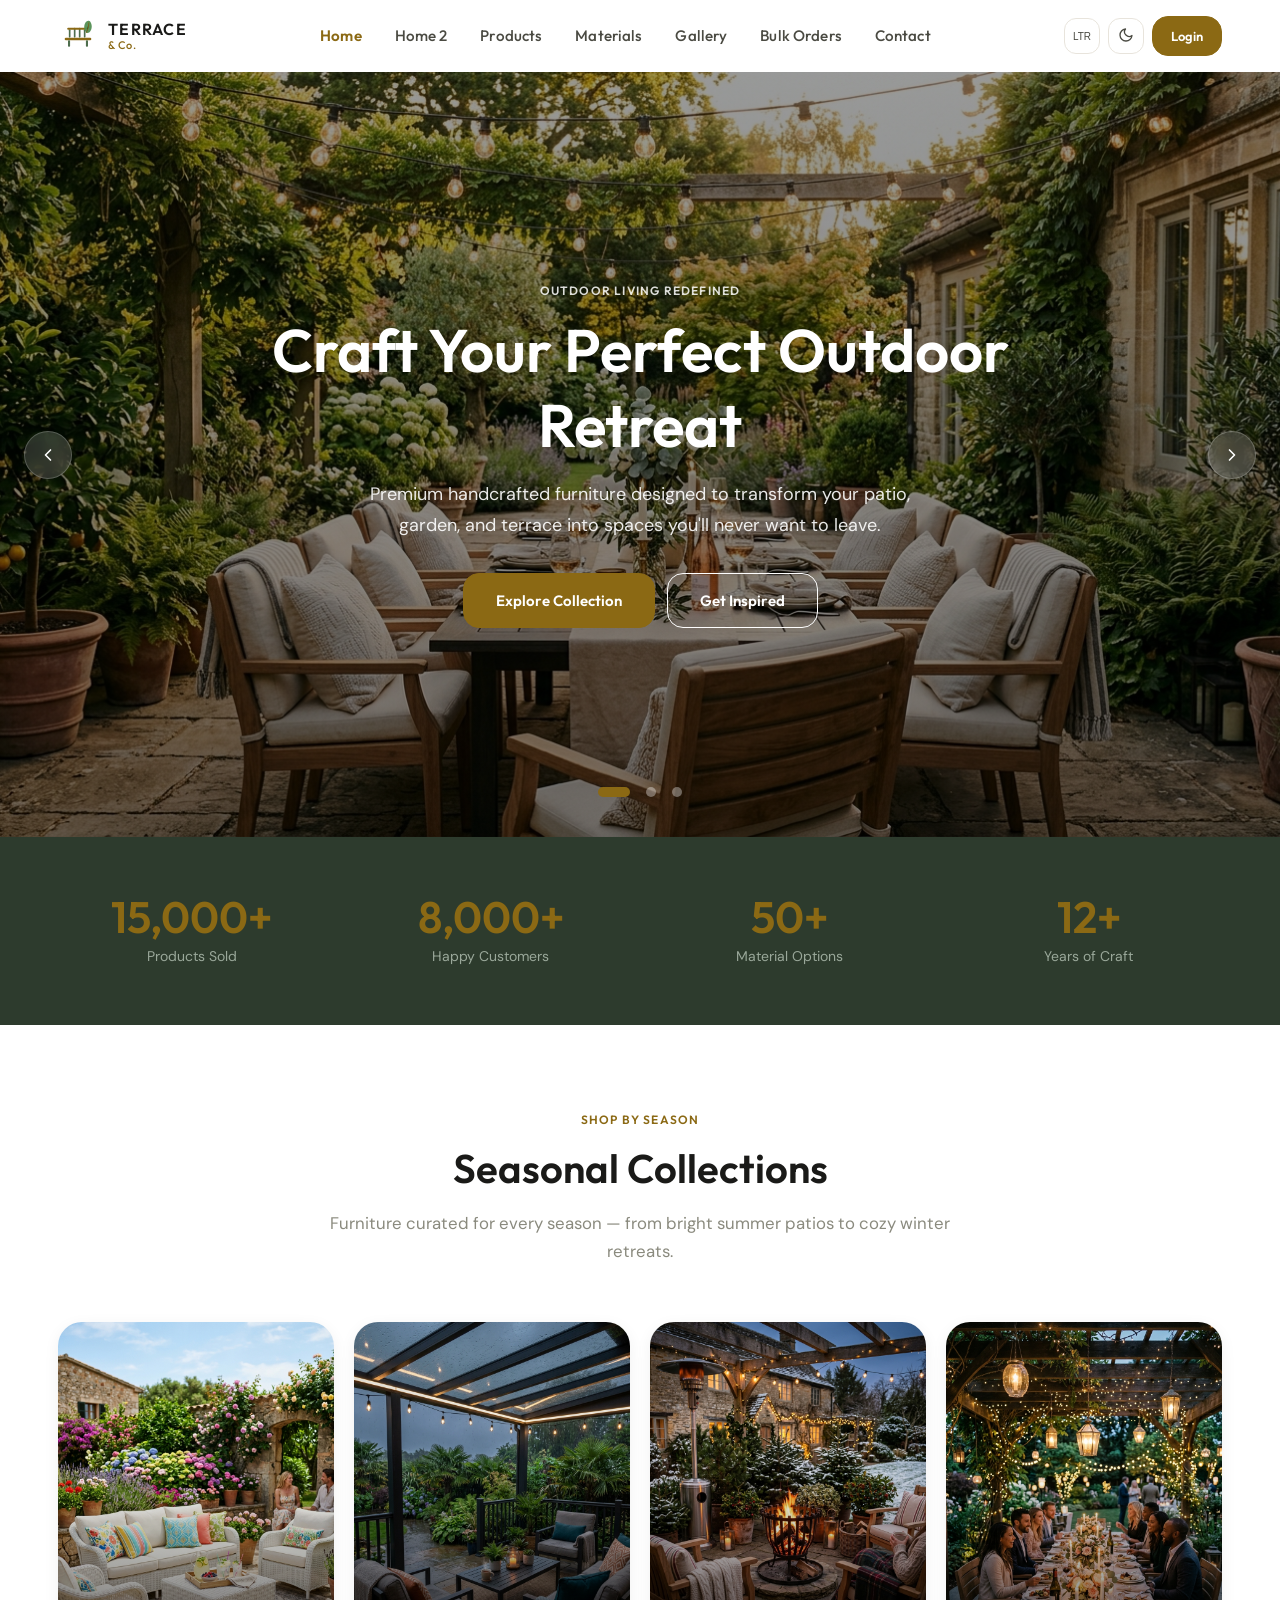
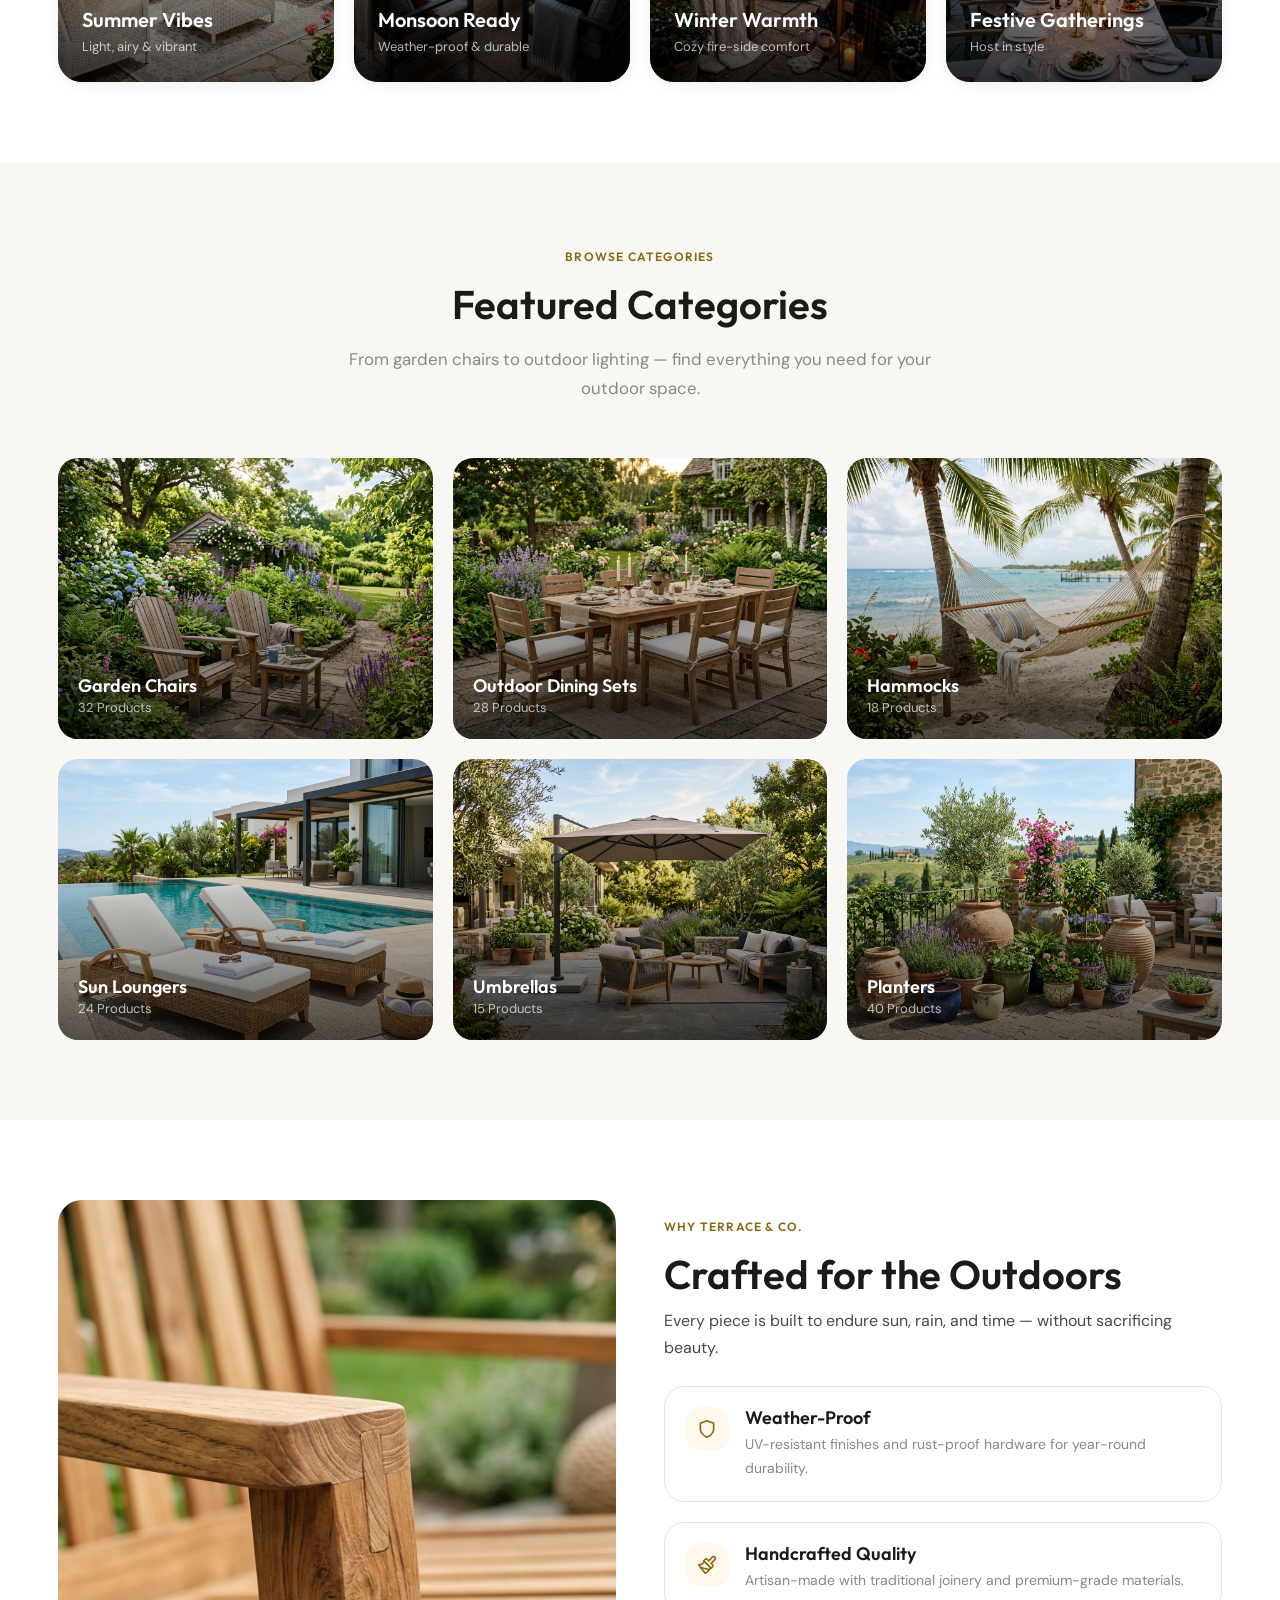
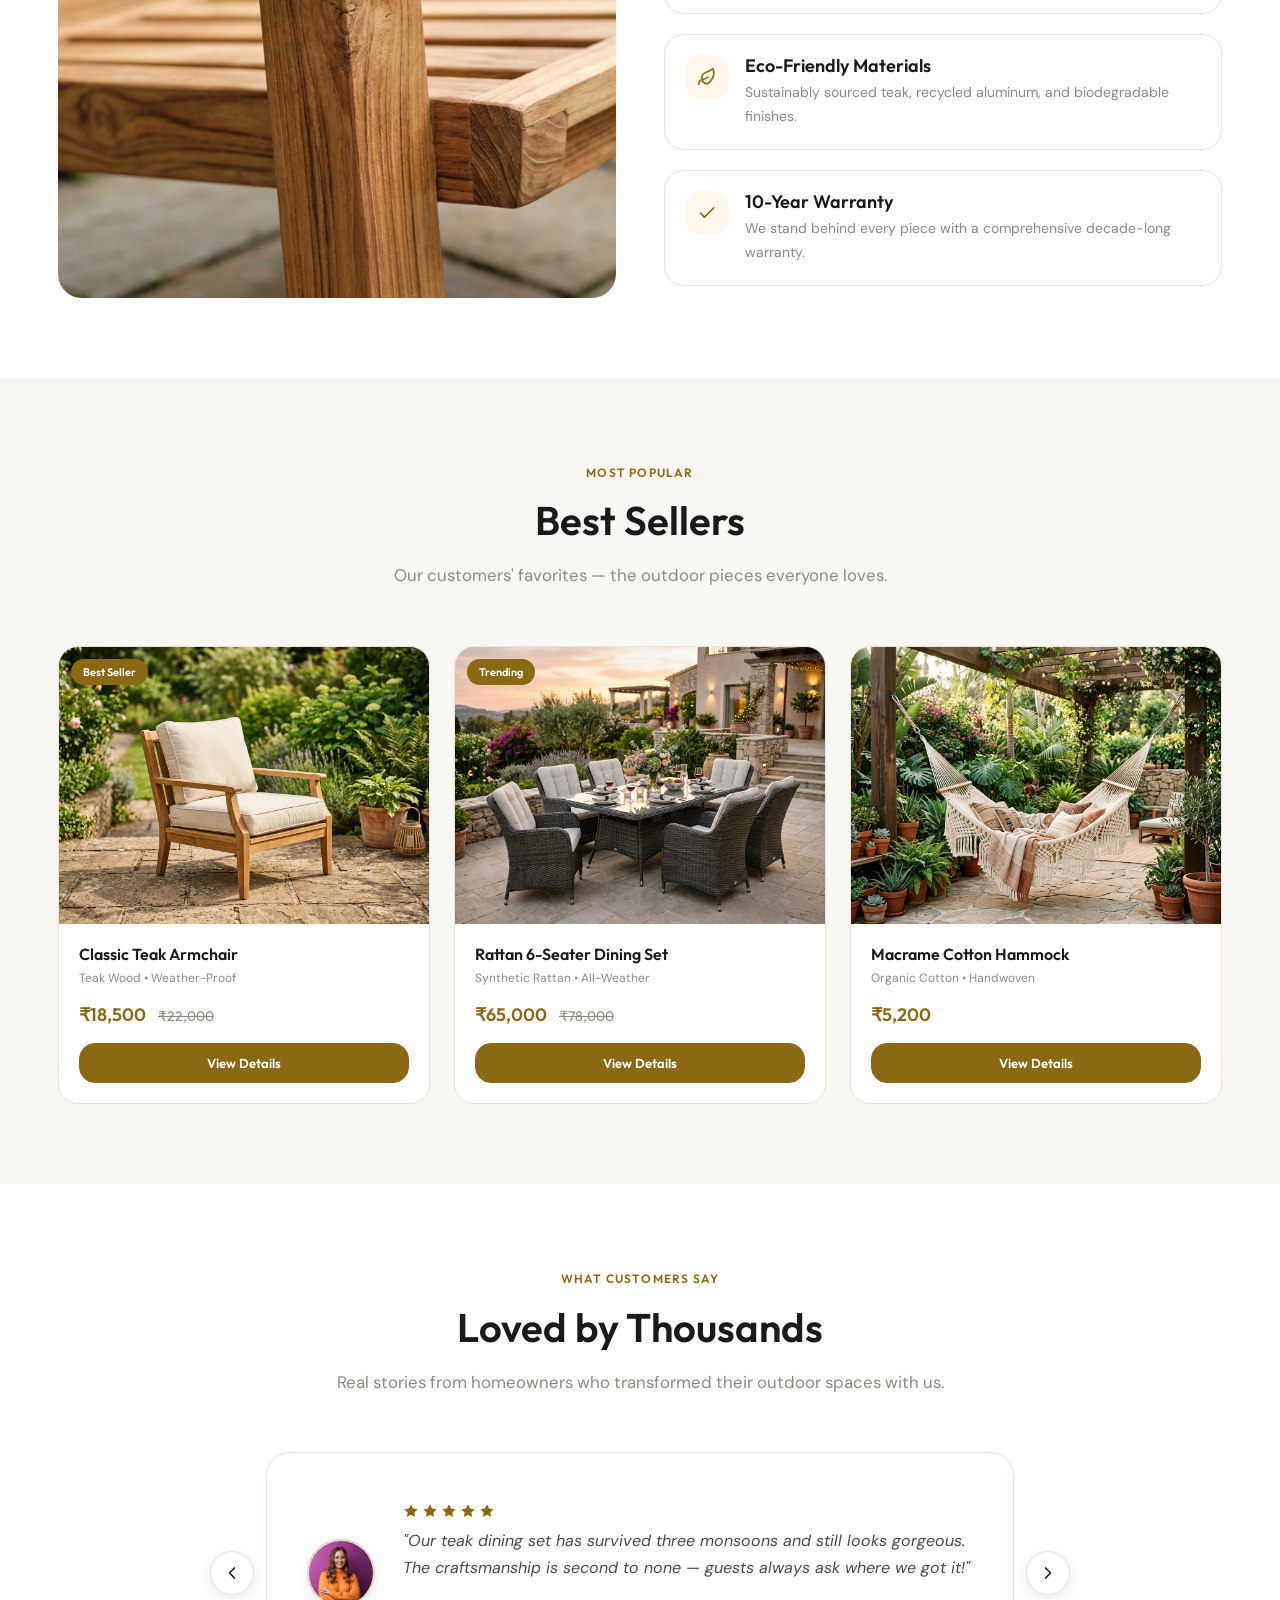
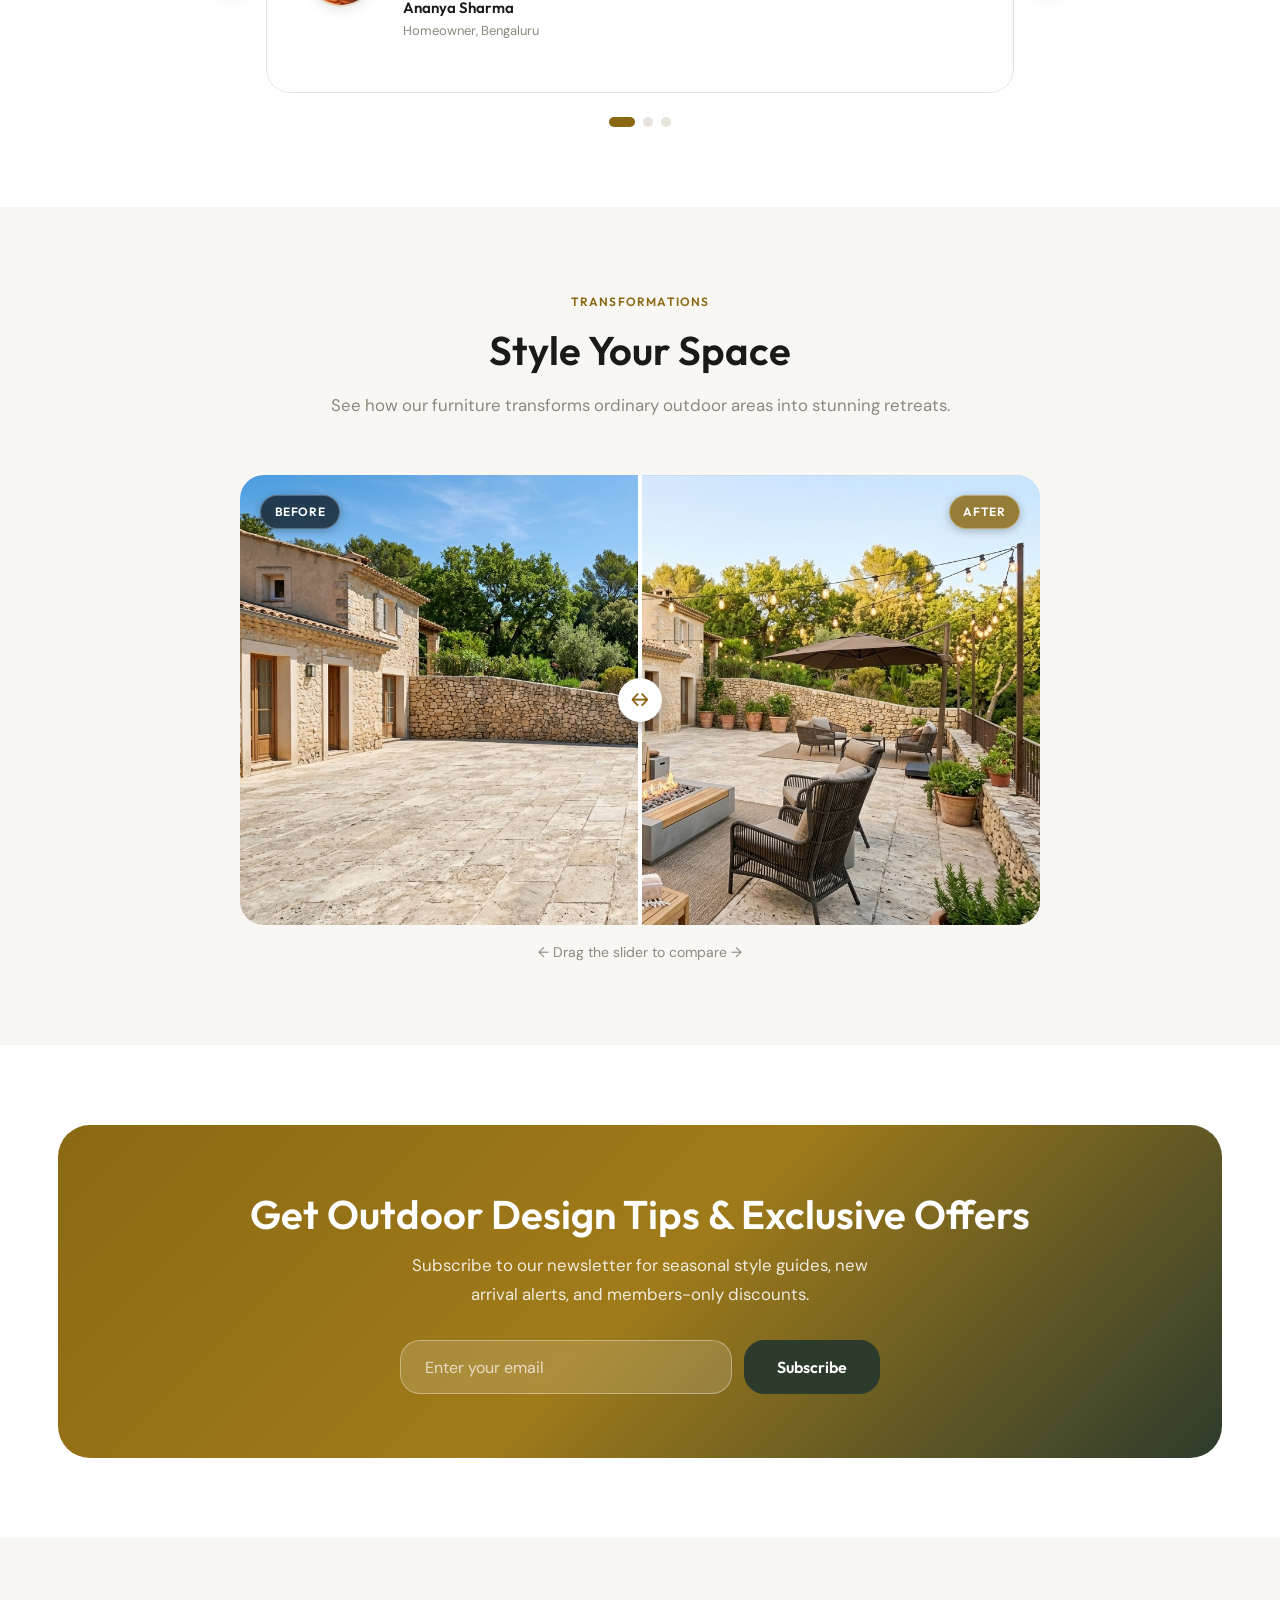
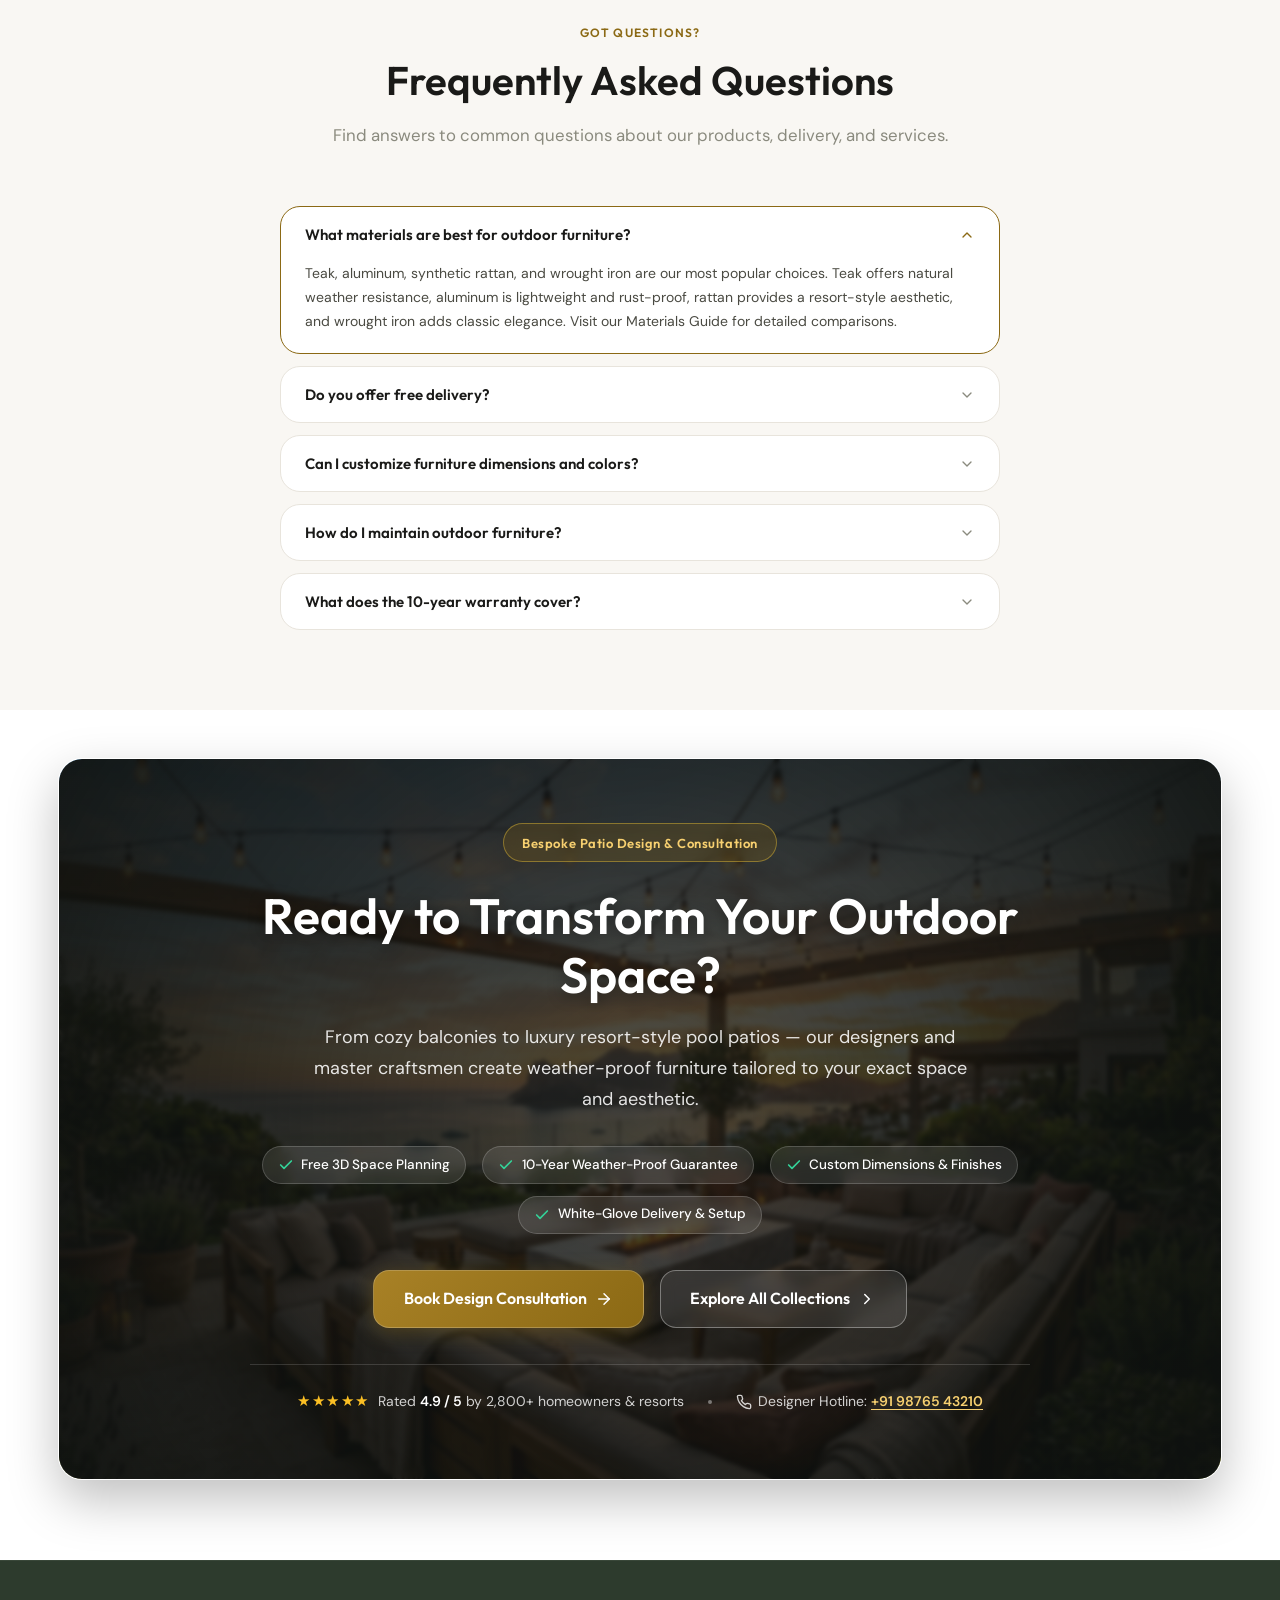
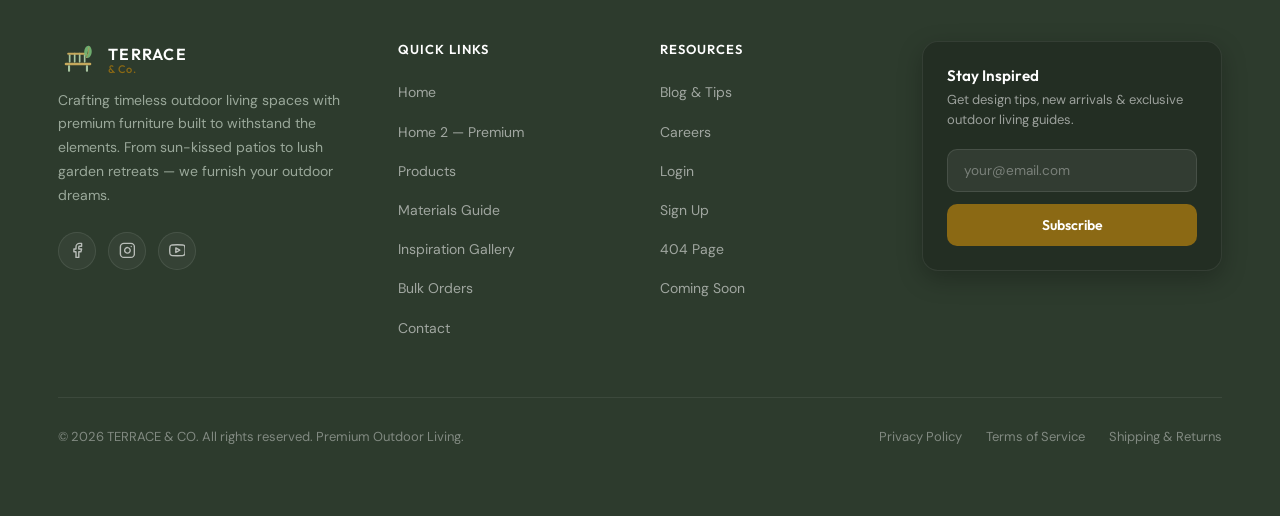
==== commit c5515491: "refactor: implement testimonial carousel functionality and remove inline SVGs from section labels" ====
--- a/index.html
+++ b/index.html
@@ -18,7 +18,7 @@
         <div class="hero-slide-bg"><img src="assets/images/hero_slide_1.jpg" alt="Outdoor dining setup at golden hour with teak furniture and string lights"></div>
         <div class="hero-slide-overlay"></div>
         <div class="hero-slide-content">
-            <div class="section-label"><svg xmlns="http://www.w3.org/2000/svg" width="16" height="16" viewBox="0 0 24 24" fill="none" stroke="currentColor" stroke-width="2" stroke-linecap="round" stroke-linejoin="round"><path d="M11 20A7 7 0 0 1 9.8 6.9C15.5 4.9 17 3.5 19 2c1 2 2 4.5 1 8-1.5 5.5-4 7.5-7 10z"/><path d="M2 21c0-3 1.85-5.36 5.08-6C9.5 14.52 12 13 13 12"/></svg> Outdoor Living Redefined</div>
+            <div class="section-label">Outdoor Living Redefined</div>
             <h1>Craft Your Perfect Outdoor Retreat</h1>
             <p>Premium handcrafted furniture designed to transform your patio, garden, and terrace into spaces you'll never want to leave.</p>
             <div class="hero-buttons" style="display:flex;gap:0.75rem;flex-wrap:wrap;justify-content:center;">
@@ -32,7 +32,7 @@
         <div class="hero-slide-bg"><img src="assets/images/hero_slide_2.jpg" alt="Modern luxury poolside loungers with tropical plants"></div>
         <div class="hero-slide-overlay"></div>
         <div class="hero-slide-content">
-            <div class="section-label"><svg xmlns="http://www.w3.org/2000/svg" width="16" height="16" viewBox="0 0 24 24" fill="none" stroke="currentColor" stroke-width="2" stroke-linecap="round" stroke-linejoin="round"><circle cx="12" cy="12" r="5"/><line x1="12" y1="1" x2="12" y2="3"/><line x1="12" y1="21" x2="12" y2="23"/><line x1="4.22" y1="4.22" x2="5.64" y2="5.64"/><line x1="18.36" y1="18.36" x2="19.78" y2="19.78"/><line x1="1" y1="12" x2="3" y2="12"/><line x1="21" y1="12" x2="23" y2="12"/><line x1="4.22" y1="19.78" x2="5.64" y2="18.36"/><line x1="18.36" y1="5.64" x2="19.78" y2="4.22"/></svg> Resort-Style Living</div>
+            <div class="section-label">Resort-Style Living</div>
             <h1>Luxury Poolside & Lounge Furniture</h1>
             <p>Sun loungers, daybeds, and lounge sets crafted from weather-proof rattan and premium teak for the ultimate relaxation.</p>
             <div class="hero-buttons" style="display:flex;gap:0.75rem;flex-wrap:wrap;justify-content:center;">
@@ -46,7 +46,7 @@
         <div class="hero-slide-bg"><img src="assets/images/hero_slide_3.jpg" alt="Bohemian garden hammock with lanterns and cushions"></div>
         <div class="hero-slide-overlay"></div>
         <div class="hero-slide-content">
-            <div class="section-label"><svg xmlns="http://www.w3.org/2000/svg" width="16" height="16" viewBox="0 0 24 24" fill="none" stroke="currentColor" stroke-width="2" stroke-linecap="round" stroke-linejoin="round"><path d="M3 9l9-7 9 7v11a2 2 0 0 1-2 2H5a2 2 0 0 1-2-2z"/><polyline points="9 22 9 12 15 12 15 22"/></svg> Cozy Outdoor Spaces</div>
+            <div class="section-label">Cozy Outdoor Spaces</div>
             <h1>Hammocks, Swings & Garden Bliss</h1>
             <p>Create a personal sanctuary in your backyard with our handwoven hammocks, garden swings, and nature-inspired accessories.</p>
             <div class="hero-buttons" style="display:flex;gap:0.75rem;flex-wrap:wrap;justify-content:center;">
@@ -65,11 +65,35 @@
     </div>
 </section>
 
+<!-- ====== STATS BANNER ====== -->
+<section class="stats-banner animate-on-scroll">
+    <div class="container">
+        <div class="stats-grid">
+            <div class="stat-item">
+                <div class="stat-value" data-count="15000" data-suffix="+">0</div>
+                <div class="stat-label">Products Sold</div>
+            </div>
+            <div class="stat-item">
+                <div class="stat-value" data-count="8000" data-suffix="+">0</div>
+                <div class="stat-label">Happy Customers</div>
+            </div>
+            <div class="stat-item">
+                <div class="stat-value" data-count="50" data-suffix="+">0</div>
+                <div class="stat-label">Material Options</div>
+            </div>
+            <div class="stat-item">
+                <div class="stat-value" data-count="12" data-suffix="+">0</div>
+                <div class="stat-label">Years of Craft</div>
+            </div>
+        </div>
+    </div>
+</section>
+
 <!-- ====== SEASONAL COLLECTIONS ====== -->
 <section class="section">
     <div class="container">
         <div class="section-header animate-on-scroll">
-            <div class="section-label" style="justify-content:center;"><svg xmlns="http://www.w3.org/2000/svg" width="16" height="16" viewBox="0 0 24 24" fill="none" stroke="currentColor" stroke-width="2" stroke-linecap="round" stroke-linejoin="round"><path d="M11 20A7 7 0 0 1 9.8 6.9C15.5 4.9 17 3.5 19 2c1 2 2 4.5 1 8-1.5 5.5-4 7.5-7 10z"/><path d="M2 21c0-3 1.85-5.36 5.08-6C9.5 14.52 12 13 13 12"/></svg> Shop by Season</div>
+            <div class="section-label" style="justify-content:center;">Shop by Season</div>
             <h2>Seasonal Collections</h2>
             <p>Furniture curated for every season — from bright summer patios to cozy winter retreats.</p>
         </div>
@@ -102,7 +126,7 @@
 <section class="section bg-surface">
     <div class="container">
         <div class="section-header animate-on-scroll">
-            <div class="section-label" style="justify-content:center;"><svg xmlns="http://www.w3.org/2000/svg" width="16" height="16" viewBox="0 0 24 24" fill="none" stroke="currentColor" stroke-width="2" stroke-linecap="round" stroke-linejoin="round"><rect x="3" y="3" width="7" height="7"/><rect x="14" y="3" width="7" height="7"/><rect x="14" y="14" width="7" height="7"/><rect x="3" y="14" width="7" height="7"/></svg> Browse Categories</div>
+            <div class="section-label" style="justify-content:center;">Browse Categories</div>
             <h2>Featured Categories</h2>
             <p>From garden chairs to outdoor lighting — find everything you need for your outdoor space.</p>
         </div>
@@ -149,7 +173,7 @@
                 <img src="assets/images/feature_section.jpg" alt="Close-up of premium handcrafted teak wood furniture joint">
             </div>
             <div>
-                <div class="section-label"><svg xmlns="http://www.w3.org/2000/svg" width="16" height="16" viewBox="0 0 24 24" fill="none" stroke="currentColor" stroke-width="2" stroke-linecap="round" stroke-linejoin="round"><path d="M12 22s8-4 8-10V5l-8-3-8 3v7c0 6 8 10 8 10z"/></svg> Why Terrace & Co.</div>
+                <div class="section-label">Why Terrace &amp; Co.</div>
                 <h2 style="margin-bottom:0.5rem;">Crafted for the Outdoors</h2>
                 <p style="margin-bottom:1.5rem;">Every piece is built to endure sun, rain, and time — without sacrificing beauty.</p>
                 <div class="feature-list">
@@ -179,7 +203,7 @@
 <section class="section bg-surface">
     <div class="container">
         <div class="section-header animate-on-scroll">
-            <div class="section-label" style="justify-content:center;"><svg xmlns="http://www.w3.org/2000/svg" width="16" height="16" viewBox="0 0 24 24" fill="none" stroke="currentColor" stroke-width="2" stroke-linecap="round" stroke-linejoin="round"><polygon points="12 2 15.09 8.26 22 9.27 17 14.14 18.18 21.02 12 17.77 5.82 21.02 7 14.14 2 9.27 8.91 8.26 12 2"/></svg> Most Popular</div>
+            <div class="section-label" style="justify-content:center;">Most Popular</div>
             <h2>Best Sellers</h2>
             <p>Our customers' favorites — the outdoor pieces everyone loves.</p>
         </div>
@@ -223,66 +247,57 @@
     </div>
 </section>
 
-<!-- ====== STATS BANNER ====== -->
-<section class="stats-banner animate-on-scroll">
-    <div class="container">
-        <div class="stats-grid">
-            <div class="stat-item">
-                <div class="stat-value" data-count="15000" data-suffix="+">0</div>
-                <div class="stat-label">Products Sold</div>
-            </div>
-            <div class="stat-item">
-                <div class="stat-value" data-count="8000" data-suffix="+">0</div>
-                <div class="stat-label">Happy Customers</div>
-            </div>
-            <div class="stat-item">
-                <div class="stat-value" data-count="50" data-suffix="+">0</div>
-                <div class="stat-label">Material Options</div>
-            </div>
-            <div class="stat-item">
-                <div class="stat-value" data-count="12" data-suffix="+">0</div>
-                <div class="stat-label">Years of Craft</div>
-            </div>
-        </div>
-    </div>
-</section>
-
 <!-- ====== CUSTOMER REVIEWS ====== -->
 <section class="section">
     <div class="container">
         <div class="section-header animate-on-scroll">
-            <div class="section-label" style="justify-content:center;"><svg xmlns="http://www.w3.org/2000/svg" width="16" height="16" viewBox="0 0 24 24" fill="none" stroke="currentColor" stroke-width="2" stroke-linecap="round" stroke-linejoin="round"><path d="M21 15a2 2 0 0 1-2 2H7l-4 4V5a2 2 0 0 1 2-2h14a2 2 0 0 1 2 2z"/></svg> What Customers Say</div>
+            <div class="section-label" style="justify-content:center;">What Customers Say</div>
             <h2>Loved by Thousands</h2>
             <p>Real stories from homeowners who transformed their outdoor spaces with us.</p>
         </div>
-        <div class="testimonial-list animate-on-scroll">
-            <div class="testimonial-card">
-                <div class="testimonial-avatar"><img src="assets/images/Untitled design (34).png" alt="Ananya Sharma"></div>
-                <div class="testimonial-body">
-                    <div class="testimonial-stars"><svg xmlns="http://www.w3.org/2000/svg" width="16" height="16" viewBox="0 0 24 24" fill="#8B6914" stroke="none"><polygon points="12 2 15.09 8.26 22 9.27 17 14.14 18.18 21.02 12 17.77 5.82 21.02 7 14.14 2 9.27 8.91 8.26 12 2"/></svg><svg xmlns="http://www.w3.org/2000/svg" width="16" height="16" viewBox="0 0 24 24" fill="#8B6914" stroke="none"><polygon points="12 2 15.09 8.26 22 9.27 17 14.14 18.18 21.02 12 17.77 5.82 21.02 7 14.14 2 9.27 8.91 8.26 12 2"/></svg><svg xmlns="http://www.w3.org/2000/svg" width="16" height="16" viewBox="0 0 24 24" fill="#8B6914" stroke="none"><polygon points="12 2 15.09 8.26 22 9.27 17 14.14 18.18 21.02 12 17.77 5.82 21.02 7 14.14 2 9.27 8.91 8.26 12 2"/></svg><svg xmlns="http://www.w3.org/2000/svg" width="16" height="16" viewBox="0 0 24 24" fill="#8B6914" stroke="none"><polygon points="12 2 15.09 8.26 22 9.27 17 14.14 18.18 21.02 12 17.77 5.82 21.02 7 14.14 2 9.27 8.91 8.26 12 2"/></svg><svg xmlns="http://www.w3.org/2000/svg" width="16" height="16" viewBox="0 0 24 24" fill="#8B6914" stroke="none"><polygon points="12 2 15.09 8.26 22 9.27 17 14.14 18.18 21.02 12 17.77 5.82 21.02 7 14.14 2 9.27 8.91 8.26 12 2"/></svg></div>
-                    <blockquote>"Our teak dining set has survived three monsoons and still looks gorgeous. The craftsmanship is second to none — guests always ask where we got it!"</blockquote>
-                    <div class="testimonial-name">Ananya Sharma</div>
-                    <div class="testimonial-role">Homeowner, Bengaluru</div>
-                </div>
-            </div>
-            <div class="testimonial-card">
-                <div class="testimonial-avatar"><img src="assets/images/Untitled design (32).png" alt="Rajesh Patel"></div>
-                <div class="testimonial-body">
-                    <div class="testimonial-stars"><svg xmlns="http://www.w3.org/2000/svg" width="16" height="16" viewBox="0 0 24 24" fill="#8B6914" stroke="none"><polygon points="12 2 15.09 8.26 22 9.27 17 14.14 18.18 21.02 12 17.77 5.82 21.02 7 14.14 2 9.27 8.91 8.26 12 2"/></svg><svg xmlns="http://www.w3.org/2000/svg" width="16" height="16" viewBox="0 0 24 24" fill="#8B6914" stroke="none"><polygon points="12 2 15.09 8.26 22 9.27 17 14.14 18.18 21.02 12 17.77 5.82 21.02 7 14.14 2 9.27 8.91 8.26 12 2"/></svg><svg xmlns="http://www.w3.org/2000/svg" width="16" height="16" viewBox="0 0 24 24" fill="#8B6914" stroke="none"><polygon points="12 2 15.09 8.26 22 9.27 17 14.14 18.18 21.02 12 17.77 5.82 21.02 7 14.14 2 9.27 8.91 8.26 12 2"/></svg><svg xmlns="http://www.w3.org/2000/svg" width="16" height="16" viewBox="0 0 24 24" fill="#8B6914" stroke="none"><polygon points="12 2 15.09 8.26 22 9.27 17 14.14 18.18 21.02 12 17.77 5.82 21.02 7 14.14 2 9.27 8.91 8.26 12 2"/></svg><svg xmlns="http://www.w3.org/2000/svg" width="16" height="16" viewBox="0 0 24 24" fill="#8B6914" stroke="none"><polygon points="12 2 15.09 8.26 22 9.27 17 14.14 18.18 21.02 12 17.77 5.82 21.02 7 14.14 2 9.27 8.91 8.26 12 2"/></svg></div>
-                    <blockquote>"We furnished our entire resort pool deck with Terrace & Co. The rattan loungers are incredibly comfortable and have held up beautifully. Highly recommend for hospitality projects."</blockquote>
-                    <div class="testimonial-name">Rajesh Patel</div>
-                    <div class="testimonial-role">Resort Owner, Goa</div>
-                </div>
-            </div>
-            <div class="testimonial-card">
-                <div class="testimonial-avatar"><img src="assets/images/Untitled design (35).png" alt="Meera Iyer"></div>
-                <div class="testimonial-body">
-                    <div class="testimonial-stars"><svg xmlns="http://www.w3.org/2000/svg" width="16" height="16" viewBox="0 0 24 24" fill="#8B6914" stroke="none"><polygon points="12 2 15.09 8.26 22 9.27 17 14.14 18.18 21.02 12 17.77 5.82 21.02 7 14.14 2 9.27 8.91 8.26 12 2"/></svg><svg xmlns="http://www.w3.org/2000/svg" width="16" height="16" viewBox="0 0 24 24" fill="#8B6914" stroke="none"><polygon points="12 2 15.09 8.26 22 9.27 17 14.14 18.18 21.02 12 17.77 5.82 21.02 7 14.14 2 9.27 8.91 8.26 12 2"/></svg><svg xmlns="http://www.w3.org/2000/svg" width="16" height="16" viewBox="0 0 24 24" fill="#8B6914" stroke="none"><polygon points="12 2 15.09 8.26 22 9.27 17 14.14 18.18 21.02 12 17.77 5.82 21.02 7 14.14 2 9.27 8.91 8.26 12 2"/></svg><svg xmlns="http://www.w3.org/2000/svg" width="16" height="16" viewBox="0 0 24 24" fill="#8B6914" stroke="none"><polygon points="12 2 15.09 8.26 22 9.27 17 14.14 18.18 21.02 12 17.77 5.82 21.02 7 14.14 2 9.27 8.91 8.26 12 2"/></svg><svg xmlns="http://www.w3.org/2000/svg" width="16" height="16" viewBox="0 0 24 24" fill="#8B6914" stroke="none"><polygon points="12 2 15.09 8.26 22 9.27 17 14.14 18.18 21.02 12 17.77 5.82 21.02 7 14.14 2 9.27 8.91 8.26 12 2"/></svg></div>
-                    <blockquote>"The customization service was incredible. They designed a wrought iron bench that fits perfectly in our courtyard. The team was professional and delivery was prompt."</blockquote>
-                    <div class="testimonial-name">Meera Iyer</div>
-                    <div class="testimonial-role">Interior Designer, Chennai</div>
-                </div>
-            </div>
+        <div class="testimonial-carousel-container animate-on-scroll">
+            <button type="button" class="testimonial-arrow prev" id="testimonial-prev" aria-label="Previous review">
+                <svg xmlns="http://www.w3.org/2000/svg" width="20" height="20" viewBox="0 0 24 24" fill="none" stroke="currentColor" stroke-width="2" stroke-linecap="round" stroke-linejoin="round"><polyline points="15 18 9 12 15 6"/></svg>
+            </button>
+            <div class="testimonial-viewport" id="testimonial-viewport">
+                <div class="testimonial-track" id="testimonial-track">
+                    <div class="testimonial-card">
+                        <div class="testimonial-avatar"><img src="assets/images/Untitled design (34).png" alt="Ananya Sharma"></div>
+                        <div class="testimonial-body">
+                            <div class="testimonial-stars"><svg xmlns="http://www.w3.org/2000/svg" width="16" height="16" viewBox="0 0 24 24" fill="#8B6914" stroke="none"><polygon points="12 2 15.09 8.26 22 9.27 17 14.14 18.18 21.02 12 17.77 5.82 21.02 7 14.14 2 9.27 8.91 8.26 12 2"/></svg><svg xmlns="http://www.w3.org/2000/svg" width="16" height="16" viewBox="0 0 24 24" fill="#8B6914" stroke="none"><polygon points="12 2 15.09 8.26 22 9.27 17 14.14 18.18 21.02 12 17.77 5.82 21.02 7 14.14 2 9.27 8.91 8.26 12 2"/></svg><svg xmlns="http://www.w3.org/2000/svg" width="16" height="16" viewBox="0 0 24 24" fill="#8B6914" stroke="none"><polygon points="12 2 15.09 8.26 22 9.27 17 14.14 18.18 21.02 12 17.77 5.82 21.02 7 14.14 2 9.27 8.91 8.26 12 2"/></svg><svg xmlns="http://www.w3.org/2000/svg" width="16" height="16" viewBox="0 0 24 24" fill="#8B6914" stroke="none"><polygon points="12 2 15.09 8.26 22 9.27 17 14.14 18.18 21.02 12 17.77 5.82 21.02 7 14.14 2 9.27 8.91 8.26 12 2"/></svg><svg xmlns="http://www.w3.org/2000/svg" width="16" height="16" viewBox="0 0 24 24" fill="#8B6914" stroke="none"><polygon points="12 2 15.09 8.26 22 9.27 17 14.14 18.18 21.02 12 17.77 5.82 21.02 7 14.14 2 9.27 8.91 8.26 12 2"/></svg></div>
+                            <blockquote>"Our teak dining set has survived three monsoons and still looks gorgeous. The craftsmanship is second to none — guests always ask where we got it!"</blockquote>
+                            <div class="testimonial-name">Ananya Sharma</div>
+                            <div class="testimonial-role">Homeowner, Bengaluru</div>
+                        </div>
+                    </div>
+                    <div class="testimonial-card">
+                        <div class="testimonial-avatar"><img src="assets/images/Untitled design (32).png" alt="Rajesh Patel"></div>
+                        <div class="testimonial-body">
+                            <div class="testimonial-stars"><svg xmlns="http://www.w3.org/2000/svg" width="16" height="16" viewBox="0 0 24 24" fill="#8B6914" stroke="none"><polygon points="12 2 15.09 8.26 22 9.27 17 14.14 18.18 21.02 12 17.77 5.82 21.02 7 14.14 2 9.27 8.91 8.26 12 2"/></svg><svg xmlns="http://www.w3.org/2000/svg" width="16" height="16" viewBox="0 0 24 24" fill="#8B6914" stroke="none"><polygon points="12 2 15.09 8.26 22 9.27 17 14.14 18.18 21.02 12 17.77 5.82 21.02 7 14.14 2 9.27 8.91 8.26 12 2"/></svg><svg xmlns="http://www.w3.org/2000/svg" width="16" height="16" viewBox="0 0 24 24" fill="#8B6914" stroke="none"><polygon points="12 2 15.09 8.26 22 9.27 17 14.14 18.18 21.02 12 17.77 5.82 21.02 7 14.14 2 9.27 8.91 8.26 12 2"/></svg><svg xmlns="http://www.w3.org/2000/svg" width="16" height="16" viewBox="0 0 24 24" fill="#8B6914" stroke="none"><polygon points="12 2 15.09 8.26 22 9.27 17 14.14 18.18 21.02 12 17.77 5.82 21.02 7 14.14 2 9.27 8.91 8.26 12 2"/></svg><svg xmlns="http://www.w3.org/2000/svg" width="16" height="16" viewBox="0 0 24 24" fill="#8B6914" stroke="none"><polygon points="12 2 15.09 8.26 22 9.27 17 14.14 18.18 21.02 12 17.77 5.82 21.02 7 14.14 2 9.27 8.91 8.26 12 2"/></svg></div>
+                            <blockquote>"We furnished our entire resort pool deck with Terrace & Co. The rattan loungers are incredibly comfortable and have held up beautifully. Highly recommend for hospitality projects."</blockquote>
+                            <div class="testimonial-name">Rajesh Patel</div>
+                            <div class="testimonial-role">Resort Owner, Goa</div>
+                        </div>
+                    </div>
+                    <div class="testimonial-card">
+                        <div class="testimonial-avatar"><img src="assets/images/Untitled design (35).png" alt="Meera Iyer"></div>
+                        <div class="testimonial-body">
+                            <div class="testimonial-stars"><svg xmlns="http://www.w3.org/2000/svg" width="16" height="16" viewBox="0 0 24 24" fill="#8B6914" stroke="none"><polygon points="12 2 15.09 8.26 22 9.27 17 14.14 18.18 21.02 12 17.77 5.82 21.02 7 14.14 2 9.27 8.91 8.26 12 2"/></svg><svg xmlns="http://www.w3.org/2000/svg" width="16" height="16" viewBox="0 0 24 24" fill="#8B6914" stroke="none"><polygon points="12 2 15.09 8.26 22 9.27 17 14.14 18.18 21.02 12 17.77 5.82 21.02 7 14.14 2 9.27 8.91 8.26 12 2"/></svg><svg xmlns="http://www.w3.org/2000/svg" width="16" height="16" viewBox="0 0 24 24" fill="#8B6914" stroke="none"><polygon points="12 2 15.09 8.26 22 9.27 17 14.14 18.18 21.02 12 17.77 5.82 21.02 7 14.14 2 9.27 8.91 8.26 12 2"/></svg><svg xmlns="http://www.w3.org/2000/svg" width="16" height="16" viewBox="0 0 24 24" fill="#8B6914" stroke="none"><polygon points="12 2 15.09 8.26 22 9.27 17 14.14 18.18 21.02 12 17.77 5.82 21.02 7 14.14 2 9.27 8.91 8.26 12 2"/></svg><svg xmlns="http://www.w3.org/2000/svg" width="16" height="16" viewBox="0 0 24 24" fill="#8B6914" stroke="none"><polygon points="12 2 15.09 8.26 22 9.27 17 14.14 18.18 21.02 12 17.77 5.82 21.02 7 14.14 2 9.27 8.91 8.26 12 2"/></svg></div>
+                            <blockquote>"The customization service was incredible. They designed a wrought iron bench that fits perfectly in our courtyard. The team was professional and delivery was prompt."</blockquote>
+                            <div class="testimonial-name">Meera Iyer</div>
+                            <div class="testimonial-role">Interior Designer, Chennai</div>
+                        </div>
+                    </div>
+                </div>
+            </div>
+            <button type="button" class="testimonial-arrow next" id="testimonial-next" aria-label="Next review">
+                <svg xmlns="http://www.w3.org/2000/svg" width="20" height="20" viewBox="0 0 24 24" fill="none" stroke="currentColor" stroke-width="2" stroke-linecap="round" stroke-linejoin="round"><polyline points="9 18 15 12 9 6"/></svg>
+            </button>
+        </div>
+        <div class="testimonial-dots" id="testimonial-dots">
+            <button type="button" class="testimonial-dot active" data-index="0" aria-label="Go to review 1"></button>
+            <button type="button" class="testimonial-dot" data-index="1" aria-label="Go to review 2"></button>
+            <button type="button" class="testimonial-dot" data-index="2" aria-label="Go to review 3"></button>
         </div>
     </div>
 </section>
@@ -291,7 +306,7 @@
 <section class="section bg-surface">
     <div class="container">
         <div class="section-header animate-on-scroll">
-            <div class="section-label" style="justify-content:center;"><svg xmlns="http://www.w3.org/2000/svg" width="16" height="16" viewBox="0 0 24 24" fill="none" stroke="currentColor" stroke-width="2" stroke-linecap="round" stroke-linejoin="round"><rect x="3" y="3" width="18" height="18" rx="2" ry="2"/><line x1="12" y1="3" x2="12" y2="21"/></svg> Transformations</div>
+            <div class="section-label" style="justify-content:center;">Transformations</div>
             <h2>Style Your Space</h2>
             <p>See how our furniture transforms ordinary outdoor areas into stunning retreats.</p>
         </div>
@@ -324,7 +339,7 @@
 <section class="section bg-surface">
     <div class="container">
         <div class="section-header animate-on-scroll">
-            <div class="section-label" style="justify-content:center;"><svg xmlns="http://www.w3.org/2000/svg" width="16" height="16" viewBox="0 0 24 24" fill="none" stroke="currentColor" stroke-width="2" stroke-linecap="round" stroke-linejoin="round"><circle cx="12" cy="12" r="10"/><path d="M9.09 9a3 3 0 0 1 5.83 1c0 2-3 3-3 3"/><line x1="12" y1="17" x2="12.01" y2="17"/></svg> Got Questions?</div>
+            <div class="section-label" style="justify-content:center;">Got Questions?</div>
             <h2>Frequently Asked Questions</h2>
             <p>Find answers to common questions about our products, delivery, and services.</p>
         </div>
@@ -363,8 +378,7 @@
             </div>
             <div class="luxury-cta-content">
                 <div class="luxury-cta-badge">
-                    <svg xmlns="http://www.w3.org/2000/svg" width="16" height="16" viewBox="0 0 24 24" fill="none" stroke="currentColor" stroke-width="2" stroke-linecap="round" stroke-linejoin="round"><path d="M12 2v20M17 5H9.5a3.5 3.5 0 0 0 0 7h5a3.5 3.5 0 0 1 0 7H6"/></svg>
-                    <span>✨ Bespoke Patio Design & Consultation</span>
+                    Bespoke Patio Design &amp; Consultation
                 </div>
 
                 <h2 class="luxury-cta-title">Ready to Transform Your Outdoor Space?</h2>
--- a/style.css
+++ b/style.css
@@ -5,6 +5,7 @@
 
 /* --- CSS Custom Properties --- */
 :root {
+    color-scheme: light;
     --primary: #8B6914;
     --primary-hover: #725610;
     --primary-light: #FFF8ED;
@@ -42,10 +43,17 @@
     --transition-fast: all 0.2s cubic-bezier(0.4, 0, 0.2, 1);
     --transition-smooth: all 0.35s cubic-bezier(0.4, 0, 0.2, 1);
     --transition-premium: all 0.5s cubic-bezier(0.16, 1, 0.3, 1);
+
+    /* --- Consistent Hero Heights --- */
+    --hero-inner-height: 420px;
+    --hero-home-height: 85vh;
+    --hero-home-min: 540px;
+    --hero-home-max: 800px;
 }
 
 /* --- Dark Mode --- */
 .dark {
+    color-scheme: dark;
     --primary-light: rgba(139, 105, 20, 0.12);
     --secondary-light: rgba(45, 59, 45, 0.2);
     --text-heading: #F2F0EB;
@@ -163,7 +171,6 @@
 .section-label {
     display: inline-flex;
     align-items: center;
-    gap: 0.5rem;
     font-family: var(--font-heading);
     font-size: 0.75rem;
     font-weight: 600;
@@ -171,6 +178,10 @@
     letter-spacing: 0.1em;
     color: var(--primary);
     margin-bottom: 0.75rem;
+}
+
+.section-label svg {
+    display: none !important;
 }
 
 .text-center { text-align: center; }
@@ -369,6 +380,43 @@
     transition: var(--transition-fast);
 }
 
+.logo-accent-slat {
+    fill: #4E6E4E;
+    transition: fill var(--transition-fast);
+}
+
+.logo-accent-leaf {
+    fill: #528E52;
+    transition: fill var(--transition-fast);
+}
+
+.dark .nav-logo .logo-accent-slat,
+.dark .auth-logo .logo-accent-slat {
+    fill: #82A77A;
+}
+
+.dark .nav-logo .logo-accent-leaf,
+.dark .auth-logo .logo-accent-leaf {
+    fill: #6AA86A;
+}
+
+.footer .nav-logo .logo-accent-slat {
+    fill: #A8C4A0;
+}
+
+.footer .nav-logo .logo-accent-leaf {
+    fill: #72B272;
+}
+
+.footer .nav-logo .logo-seat,
+.footer .nav-logo .logo-rail {
+    fill: #C5A85C;
+}
+
+.footer .nav-logo .logo-leaf-vein {
+    stroke: #C5A85C;
+}
+
 .nav-logo:hover .nav-logo-img {
     transform: scale(1.05);
 }
@@ -398,17 +446,24 @@
 .nav-links {
     display: flex;
     align-items: center;
-    gap: 0.25rem;
+    gap: 0.35rem;
+    flex-shrink: 1;
 }
 
 .nav-link {
+    display: inline-flex;
+    align-items: center;
+    justify-content: center;
     font-family: var(--font-heading);
-    font-size: 0.8125rem;
+    font-size: 0.95rem;
     font-weight: 500;
     color: var(--text-body);
-    padding: 0.5rem 0.75rem;
+    padding: 0.5rem 0.85rem;
     border-radius: var(--radius-md);
     transition: var(--transition-fast);
+    letter-spacing: 0.01em;
+    white-space: nowrap;
+    line-height: 1.2;
 }
 
 .nav-link:hover {
@@ -527,7 +582,7 @@
 .mob-link {
     display: block;
     padding: 0.75rem 1rem;
-    font-size: 0.875rem;
+    font-size: 0.95rem;
     font-weight: 500;
     color: var(--text-body);
     border-radius: var(--radius-md);
@@ -558,7 +613,43 @@
     margin-top: 0.75rem;
 }
 
-@media (max-width: 1024px) {
+/* At 1024px and intermediate desktop screens (992px - 1200px): compact navbar to prevent link wrapping and misalignment */
+@media (max-width: 1200px) and (min-width: 992px) {
+    .nav-inner {
+        padding: 0 clamp(0.75rem, 2vw, 1.5rem);
+        gap: 0.5rem;
+    }
+    .nav-logo {
+        gap: 0.4rem;
+    }
+    .brand-top {
+        font-size: 0.9375rem;
+    }
+    .brand-bottom {
+        font-size: 0.625rem;
+    }
+    .nav-links {
+        gap: 0.15rem;
+    }
+    .nav-link {
+        font-size: 0.85rem;
+        padding: 0.45rem 0.55rem;
+        white-space: nowrap;
+    }
+    .nav-actions {
+        gap: 0.35rem;
+    }
+    .nav-icon-btn {
+        width: 2rem;
+        height: 2rem;
+    }
+    .nav-actions .btn {
+        padding: 0.45rem 0.85rem;
+        font-size: 0.8125rem;
+    }
+}
+
+@media (max-width: 991px) {
     .nav-links { display: none; }
     .nav-actions .nav-icon-btn { display: none; }
     .nav-actions .btn { display: none; }
@@ -822,16 +913,19 @@
 [dir="rtl"] .footer-socials { justify-content: flex-start; }
 [dir="rtl"] .footer-bottom { text-align: right; }
 
-/* ===== PAGE HEADER ===== */
+/* ===== PAGE HEADER (Consistent Inner Page Hero) ===== */
 .page-header {
     position: relative;
-    padding: 8rem 0 5rem;
-    min-height: 420px;
+    padding: 7rem 0 4rem;
+    height: var(--hero-inner-height, 420px);
+    min-height: var(--hero-inner-height, 420px);
+    max-height: var(--hero-inner-height, 420px);
     display: flex;
     align-items: center;
     justify-content: center;
     text-align: center;
     overflow: hidden;
+    box-sizing: border-box;
 }
 
 .page-header-bg {
@@ -860,10 +954,15 @@
     flex-direction: column;
     align-items: center;
     text-align: center;
+    width: 100%;
+    max-width: 860px;
+    margin: 0 auto;
 }
 
 .page-header h1 {
     color: #fff;
+    font-size: clamp(2rem, 4.5vw, 2.75rem);
+    line-height: 1.25;
     margin-bottom: 0.5rem;
     text-align: center;
 }
@@ -871,9 +970,14 @@
 .page-header p {
     color: rgba(255,255,255,0.85);
     font-size: 1.05rem;
+    line-height: 1.6;
     max-width: 580px;
     margin: 0 auto;
     text-align: center;
+}
+
+.page-header .breadcrumb {
+    margin-bottom: 0.5rem;
 }
 
 .breadcrumb {
@@ -900,9 +1004,9 @@
 .hero-slider {
     position: relative;
     width: 100%;
-    height: 85vh;
-    min-height: 540px;
-    max-height: 800px;
+    height: var(--hero-home-height, 85vh);
+    min-height: var(--hero-home-min, 540px);
+    max-height: var(--hero-home-max, 800px);
     overflow: hidden;
 }
 
@@ -1034,9 +1138,11 @@
 [dir="rtl"] .hero-arrow.next { right: auto; left: 1.5rem; }
 
 @media (max-width: 768px) {
-    .hero-slider {
+    .hero-slider,
+    .hero-split-section {
         height: auto;
         min-height: 560px;
+        max-height: none;
     }
     .hero-arrow { display: none; }
     .hero-slide-content {
@@ -1070,8 +1176,20 @@
 
 /* ===== SPLIT HERO (Home 2) ===== */
 .hero-split-section {
-    padding: clamp(2rem, 4.5vw, 3.5rem) 0 clamp(2.5rem, 5vw, 4rem);
+    position: relative;
+    width: 100%;
+    min-height: var(--hero-home-min, 540px);
+    height: var(--hero-home-height, 85vh);
+    max-height: var(--hero-home-max, 800px);
+    display: flex;
+    align-items: center;
+    padding: clamp(1.5rem, 3vw, 2.5rem) 0;
     overflow: hidden;
+    box-sizing: border-box;
+}
+
+.hero-split-section .container {
+    width: 100%;
 }
 
 .hero-split {
@@ -1216,6 +1334,12 @@
 }
 
 @media (max-width: 992px) {
+    .hero-split-section {
+        height: auto;
+        max-height: none;
+        min-height: auto;
+        padding: 3rem 0;
+    }
     .hero-split {
         grid-template-columns: 1fr;
         gap: 2.5rem;
@@ -1674,20 +1798,36 @@
     border-color: var(--primary);
 }
 
-/* ===== TESTIMONIAL CARDS ===== */
-.testimonial-list {
-    display: flex;
-    flex-direction: column;
-    gap: 2rem;
-    max-width: 800px;
+/* ===== TESTIMONIAL CAROUSEL ===== */
+.testimonial-carousel-container {
+    position: relative;
+    max-width: 860px;
     margin: 0 auto;
+    padding: 0 3.5rem;
+}
+
+.testimonial-viewport {
+    overflow: hidden;
+    width: 100%;
+    border-radius: var(--radius-2xl);
+}
+
+.testimonial-track {
+    display: flex;
+    transition: transform 0.45s cubic-bezier(0.25, 1, 0.5, 1);
+    will-change: transform;
+    width: 100%;
 }
 
 .testimonial-card {
-    display: flex;
-    gap: 1.5rem;
-    align-items: flex-start;
-    padding: 2rem;
+    min-width: 100%;
+    width: 100%;
+    flex: 0 0 100%;
+    box-sizing: border-box;
+    display: flex;
+    gap: 1.75rem;
+    align-items: center;
+    padding: 2.25rem 2.5rem;
     background: var(--bg-card);
     border: 1px solid var(--border-default);
     border-radius: var(--radius-2xl);
@@ -1695,28 +1835,18 @@
     transition: var(--transition-smooth);
 }
 
-.testimonial-card:nth-child(even) {
-    flex-direction: row-reverse;
-}
-
-[dir="rtl"] .testimonial-card:nth-child(even) {
-    flex-direction: row;
-}
-
-[dir="rtl"] .testimonial-card:nth-child(odd) {
-    flex-direction: row-reverse;
-}
-
 .testimonial-card:hover {
     box-shadow: var(--shadow-card-hover);
 }
 
 .testimonial-avatar {
-    width: 64px;
-    height: 64px;
+    width: 68px;
+    height: 68px;
     border-radius: 50%;
     overflow: hidden;
     flex-shrink: 0;
+    border: 2px solid rgba(139, 105, 20, 0.25);
+    box-shadow: 0 4px 12px rgba(0, 0, 0, 0.08);
 }
 
 .testimonial-avatar img {
@@ -1725,46 +1855,165 @@
     object-fit: cover;
 }
 
+.testimonial-body {
+    flex: 1;
+    min-width: 0;
+}
+
 .testimonial-body blockquote {
-    font-size: 0.9375rem;
+    font-size: 1rem;
     color: var(--text-body);
     font-style: italic;
     line-height: 1.7;
-    margin-bottom: 0.75rem;
+    margin-bottom: 0.875rem;
 }
 
 .testimonial-name {
     font-family: var(--font-heading);
     font-weight: 600;
-    font-size: 0.875rem;
+    font-size: 0.9375rem;
     color: var(--text-heading);
 }
 
 .testimonial-role {
-    font-size: 0.75rem;
+    font-size: 0.8125rem;
     color: var(--text-muted);
 }
 
 .testimonial-stars {
     display: flex;
-    gap: 2px;
+    gap: 3px;
     margin-bottom: 0.5rem;
 }
 
+/* Arrow Navigation */
+.testimonial-arrow {
+    position: absolute;
+    top: 50%;
+    transform: translateY(-50%);
+    width: 2.75rem;
+    height: 2.75rem;
+    border-radius: 50%;
+    background: var(--bg-card);
+    border: 1.5px solid var(--border-default);
+    color: var(--text-heading);
+    display: flex;
+    align-items: center;
+    justify-content: center;
+    cursor: pointer;
+    box-shadow: 0 4px 14px rgba(0, 0, 0, 0.08);
+    transition: all 0.25s ease;
+    z-index: 3;
+}
+
+.testimonial-arrow:hover {
+    background: var(--primary);
+    border-color: var(--primary);
+    color: #fff;
+    transform: translateY(-50%) scale(1.08);
+    box-shadow: 0 6px 18px rgba(139, 105, 20, 0.25);
+}
+
+.testimonial-arrow:active {
+    transform: translateY(-50%) scale(0.96);
+}
+
+.testimonial-arrow.prev {
+    left: 0;
+}
+
+.testimonial-arrow.next {
+    right: 0;
+}
+
+/* Dots Navigation */
+.testimonial-dots {
+    display: flex;
+    justify-content: center;
+    align-items: center;
+    gap: 0.5rem;
+    margin-top: 1.5rem;
+}
+
+.testimonial-dot {
+    width: 10px;
+    height: 10px;
+    border-radius: 50%;
+    background: var(--border-default);
+    border: none;
+    cursor: pointer;
+    transition: all 0.3s ease;
+    padding: 0;
+}
+
+.testimonial-dot.active {
+    width: 26px;
+    border-radius: 6px;
+    background: var(--primary);
+}
+
+/* RTL Support */
+[dir="rtl"] .testimonial-arrow.prev {
+    left: auto;
+    right: 0;
+}
+
+[dir="rtl"] .testimonial-arrow.next {
+    right: auto;
+    left: 0;
+}
+
+[dir="rtl"] .testimonial-arrow svg {
+    transform: scaleX(-1);
+}
+
 @media (max-width: 768px) {
-    .testimonial-card,
-    .testimonial-card:nth-child(even) {
+    .testimonial-carousel-container {
+        padding: 0 3rem;
+    }
+    .testimonial-card {
         flex-direction: column;
         text-align: center;
         align-items: center;
+        padding: 1.75rem 1.25rem;
+        gap: 1rem;
     }
     .testimonial-stars {
         justify-content: center;
     }
-    [dir="rtl"] .testimonial-card,
-    [dir="rtl"] .testimonial-card:nth-child(even),
-    [dir="rtl"] .testimonial-card:nth-child(odd) {
-        flex-direction: column;
+}
+
+@media (max-width: 576px) {
+    .testimonial-carousel-container {
+        padding: 0 0 3.75rem 0;
+    }
+    .testimonial-arrow {
+        top: auto;
+        bottom: 0;
+        transform: none;
+    }
+    .testimonial-arrow:hover {
+        transform: scale(1.08);
+    }
+    .testimonial-arrow:active {
+        transform: scale(0.96);
+    }
+    .testimonial-arrow.prev {
+        left: calc(50% - 4.5rem);
+    }
+    .testimonial-arrow.next {
+        right: calc(50% - 4.5rem);
+    }
+    .testimonial-dots {
+        margin-top: 1.25rem;
+    }
+    [dir="rtl"] .testimonial-arrow.prev {
+        left: calc(50% - 4.5rem);
+        right: auto;
+    }
+    [dir="rtl"] .testimonial-arrow.next {
+        right: calc(50% - 4.5rem);
+        left: auto;
     }
 }
 
@@ -2057,7 +2306,7 @@
     font-family: var(--font-body);
     font-size: 0.875rem;
     color: var(--text-heading);
-    background: var(--bg-surface);
+    background-color: var(--bg-surface);
     border: 1.5px solid var(--border-default);
     border-radius: var(--radius-lg);
     outline: none;
@@ -2074,7 +2323,7 @@
 }
 
 .dark .form-input {
-    background: rgba(255,255,255,0.04);
+    background-color: rgba(255,255,255,0.04);
 }
 
 textarea.form-input {
@@ -2084,17 +2333,21 @@
 
 select.form-input {
     appearance: none;
+    -webkit-appearance: none;
+    -moz-appearance: none;
     cursor: pointer;
-    background-image: url("data:image/svg+xml,%3Csvg xmlns='http://www.w3.org/2000/svg' width='16' height='16' viewBox='0 0 24 24' fill='none' stroke='%238A8A7E' stroke-width='2' stroke-linecap='round' stroke-linejoin='round'%3E%3Cpolyline points='6 9 12 15 18 9'/%3E%3C/svg%3E");
+    background-color: var(--bg-surface);
+    background-image: url("data:image/svg+xml,%3Csvg xmlns='http://www.w3.org/2000/svg' width='16' height='16' viewBox='0 0 24 24' fill='none' stroke='%238A8A7E' stroke-width='2.2' stroke-linecap='round' stroke-linejoin='round'%3E%3Cpolyline points='6 9 12 15 18 9'/%3E%3C/svg%3E");
     background-repeat: no-repeat;
     background-position: right 1rem center;
-    padding-right: 2.5rem;
+    background-size: 16px 16px;
+    padding-right: 2.75rem;
 }
 
 [dir="rtl"] select.form-input {
     background-position: left 1rem center;
     padding-right: 1rem;
-    padding-left: 2.5rem;
+    padding-left: 2.75rem;
 }
 
 .password-wrapper {
@@ -2488,6 +2741,7 @@
 /* ===== COMPARISON TABLE ===== */
 .table-responsive {
     width: 100%;
+    max-width: 100%;
     overflow: hidden;
     border-radius: var(--radius-xl);
     border: 1px solid var(--border-default);
@@ -2501,6 +2755,7 @@
     table-layout: fixed !important;
     border-collapse: collapse;
     margin: 0;
+    font-size: 0.8125rem;
 }
 
 .comparison-table thead th {
@@ -2508,12 +2763,8 @@
     color: #fff;
     font-family: var(--font-heading);
     font-weight: 600;
-    font-size: 0.8125rem;
-    padding: 0.75rem 0.5rem;
+    padding: 0.65rem 0.5rem;
     text-align: center;
-    overflow: hidden;
-    text-overflow: ellipsis;
-    white-space: nowrap;
 }
 
 .comparison-table thead th:first-child {
@@ -2527,14 +2778,10 @@
 }
 
 .comparison-table tbody td {
-    padding: 0.625rem 0.5rem;
-    font-size: 0.8125rem;
+    padding: 0.5rem 0.5rem;
     border-bottom: 1px solid var(--border-default);
     color: var(--text-body);
     text-align: center;
-    overflow: hidden;
-    text-overflow: ellipsis;
-    white-space: nowrap;
 }
 
 .comparison-table tbody td:first-child {
@@ -2558,34 +2805,34 @@
 }
 
 @media (max-width: 768px) {
-    .desktop-only {
-        display: none !important;
-    }
     .table-responsive {
         width: 100% !important;
+        max-width: 100% !important;
         overflow: hidden !important;
         border-radius: var(--radius-lg);
     }
     .comparison-table {
         width: 100% !important;
+        max-width: 100% !important;
         table-layout: fixed !important;
+        font-size: 0.65rem;
     }
     .comparison-table thead th {
         padding: 0.45rem 0.15rem !important;
         font-size: 0.65rem !important;
-        letter-spacing: -0.02em;
+        letter-spacing: -0.01em;
     }
     .comparison-table thead th:first-child {
         padding-left: 0.35rem !important;
     }
     .comparison-table tbody td {
-        padding: 0.4rem 0.12rem !important;
+        padding: 0.4rem 0.1rem !important;
         font-size: 0.6rem !important;
-        line-height: 1.2;
+        line-height: 1.25;
     }
     .comparison-table tbody td:first-child {
+        padding-left: 0.35rem !important;
         font-size: 0.6rem !important;
-        padding-left: 0.35rem !important;
     }
     [dir="rtl"] .comparison-table thead th:first-child,
     [dir="rtl"] .comparison-table tbody td:first-child {
@@ -2593,7 +2840,7 @@
     }
 }
 
-@media (max-width: 480px) {
+@media (max-width: 400px) {
     .comparison-table thead th {
         padding: 0.4rem 0.08rem !important;
         font-size: 0.58rem !important;
@@ -3042,43 +3289,19 @@
 /* ===== ACCENT CTA CARD (Imageless Swatch Kit CTA) ===== */
 .accent-cta-card {
     position: relative;
-    background: linear-gradient(145deg, var(--bg-card) 0%, var(--bg-surface) 100%);
-    border: 1.5px solid var(--border-default);
+    background: var(--bg-card);
+    border: 1px solid var(--border-default);
     border-radius: var(--radius-3xl);
     padding: clamp(2.5rem, 5vw, 4rem) clamp(1.5rem, 4vw, 3.5rem);
     text-align: center;
     overflow: hidden;
-    box-shadow: var(--shadow-lg);
+    box-shadow: var(--shadow-card);
     transition: var(--transition-smooth);
-}
-
-.accent-cta-card::before {
-    content: '';
-    position: absolute;
-    top: -50%;
-    left: -20%;
-    width: 80%;
-    height: 150%;
-    background: radial-gradient(circle, rgba(139, 105, 20, 0.12) 0%, transparent 60%);
-    pointer-events: none;
-    z-index: 0;
-}
-
-.accent-cta-card::after {
-    content: '';
-    position: absolute;
-    bottom: -40%;
-    right: -20%;
-    width: 70%;
-    height: 120%;
-    background: radial-gradient(circle, rgba(45, 59, 45, 0.18) 0%, transparent 60%);
-    pointer-events: none;
-    z-index: 0;
 }
 
 .accent-cta-card:hover {
     border-color: rgba(139, 105, 20, 0.4);
-    box-shadow: var(--shadow-xl), 0 0 30px rgba(139, 105, 20, 0.08);
+    box-shadow: var(--shadow-card-hover);
 }
 
 .accent-cta-inner {
@@ -3122,7 +3345,7 @@
     display: flex;
     align-items: flex-start;
     gap: 0.875rem;
-    background: var(--bg-body);
+    background: var(--bg-surface);
     padding: 1.15rem 1.25rem;
     border-radius: var(--radius-xl);
     border: 1px solid var(--border-default);
@@ -3138,6 +3361,9 @@
     width: 2.5rem;
     height: 2.5rem;
     flex-shrink: 0;
+    background: var(--primary-light);
+    color: var(--primary);
+    border-radius: var(--radius-lg);
 }
 
 .accent-cta-feature h4 {
@@ -3178,14 +3404,30 @@
     gap: 0.35rem;
 }
 
+.accent-cta-trust span svg {
+    color: var(--primary);
+}
+
 [dir="rtl"] .accent-cta-grid {
     text-align: right;
 }
 
 @media (max-width: 768px) {
+    .accent-cta-card {
+        padding: 2.5rem 1.25rem;
+        border-radius: var(--radius-2xl);
+    }
     .accent-cta-grid {
         grid-template-columns: 1fr;
         gap: 0.75rem;
+    }
+    .accent-cta-actions .btn {
+        width: 100%;
+        max-width: 320px;
+    }
+    .accent-cta-trust {
+        flex-direction: column;
+        gap: 0.5rem;
     }
 }
 
@@ -3409,8 +3651,67 @@
         justify-content: center;
     }
     .page-header {
-        padding: 6rem 0 3rem;
-        min-height: 320px;
+        height: var(--hero-inner-height, 320px);
+        min-height: var(--hero-inner-height, 320px);
+        max-height: var(--hero-inner-height, 320px);
+        padding: 5rem 1rem 2.25rem;
+    }
+    .page-header h1 {
+        font-size: clamp(1.55rem, 5.2vw, 2.1rem);
+        margin-bottom: 0.35rem;
+    }
+    .page-header p {
+        font-size: 0.9rem;
+        line-height: 1.5;
+        max-width: 480px;
+    }
+}
+
+@media (max-width: 992px) {
+    :root {
+        --hero-inner-height: 380px;
+    }
+    .page-header {
+        height: var(--hero-inner-height, 380px);
+        min-height: var(--hero-inner-height, 380px);
+        max-height: var(--hero-inner-height, 380px);
+        padding: 6.5rem 0 3.5rem;
+    }
+}
+
+@media (max-width: 768px) {
+    :root {
+        --hero-inner-height: 320px;
+    }
+}
+
+@media (max-width: 480px) {
+    :root {
+        --hero-inner-height: 300px;
+    }
+    .page-header {
+        height: var(--hero-inner-height, 300px);
+        min-height: var(--hero-inner-height, 300px);
+        max-height: var(--hero-inner-height, 300px);
+        padding: 4.5rem 0.75rem 1.75rem;
+    }
+    .page-header h1 {
+        font-size: clamp(1.35rem, 5.2vw, 1.75rem);
+        line-height: 1.2;
+        margin-bottom: 0.25rem;
+    }
+    .page-header p {
+        font-size: 0.8125rem;
+        line-height: 1.4;
+        max-width: 320px;
+        display: -webkit-box;
+        -webkit-line-clamp: 2;
+        -webkit-box-orient: vertical;
+        overflow: hidden;
+    }
+    .page-header .breadcrumb {
+        font-size: 0.75rem;
+        margin-bottom: 0.25rem;
     }
 }
 
@@ -3515,7 +3816,7 @@
     object-fit: cover;
 }
 
-@media (max-width: 768px) {
+@media (max-width: 992px) {
     .contact-grid {
         grid-template-columns: 1fr;
         max-width: 600px;
@@ -3528,21 +3829,64 @@
     .contact-info {
         text-align: center;
         width: 100%;
-    }
-    .contact-info-list {
+        display: flex;
+        flex-direction: column;
         align-items: center;
     }
-    .contact-info-item {
+    .contact-info h2,
+    .contact-info p {
+        text-align: center;
+    }
+    .contact-info .contact-info-list {
+        display: flex;
+        flex-direction: column;
+        align-items: center;
+        gap: 1.5rem;
+        width: 100%;
+    }
+    .contact-info .contact-info-item {
+        display: flex;
+        flex-direction: column;
+        align-items: center;
+        text-align: center;
         width: 100%;
         max-width: 440px;
-        text-align: left;
-    }
-    [dir="rtl"] .contact-info-item {
-        text-align: right;
+        margin: 0 auto;
+        gap: 0.625rem;
+    }
+    .contact-info .contact-info-item .icon-box {
+        margin: 0 auto;
+    }
+    .contact-info .contact-info-item > div:last-child {
+        display: flex;
+        flex-direction: column;
+        align-items: center;
+        text-align: center;
+    }
+    .contact-info .contact-info-item h4 {
+        text-align: center;
+        margin-bottom: 0.25rem;
+    }
+    .contact-info .contact-info-item p {
+        text-align: center;
+        margin: 0;
+    }
+    [dir="rtl"] .contact-info .contact-info-item {
+        text-align: center;
     }
     .contact-showroom-card {
         margin: 1.5rem auto 0 !important;
         max-width: 440px;
+        width: 100%;
+    }
+    .contact-showroom-card > div:last-child {
+        text-align: center;
+        display: flex;
+        flex-direction: column;
+        align-items: center;
+    }
+    .contact-showroom-card span {
+        justify-content: center;
     }
 }
 
@@ -4118,7 +4462,7 @@
 .map-floating-card {
     position: absolute;
     top: 1.5rem;
-    left: 1.5rem;
+    right: 1.5rem;
     z-index: 2;
     background: var(--bg-card);
     border: 1px solid var(--border-default);
@@ -4130,7 +4474,7 @@
     transition: var(--transition-smooth);
 }
 
-@media (max-width: 640px) {
+@media (max-width: 768px) {
     .map-container iframe {
         height: 350px;
     }
@@ -4625,7 +4969,7 @@
     font-size: 0.875rem;
     font-weight: 400;
     color: var(--text-heading);
-    background: var(--bg-card);
+    background-color: var(--bg-card);
     border: 1.5px solid var(--border-default);
     border-radius: var(--radius-lg);
     outline: none;
@@ -4684,9 +5028,71 @@
     transform: scale(1.1) !important;
 }
 
-.dark select.form-input option {
+/* --- Select Dropdown Controls --- */
+select.form-input {
+    appearance: none;
+    -webkit-appearance: none;
+    -moz-appearance: none;
+    cursor: pointer;
+    background-color: var(--bg-card);
+    background-image: url("data:image/svg+xml,%3Csvg xmlns='http://www.w3.org/2000/svg' width='16' height='16' viewBox='0 0 24 24' fill='none' stroke='%238A8A7E' stroke-width='2.2' stroke-linecap='round' stroke-linejoin='round'%3E%3Cpolyline points='6 9 12 15 18 9'/%3E%3C/svg%3E");
+    background-repeat: no-repeat;
+    background-position: right 1rem center;
+    background-size: 16px 16px;
+    padding-right: 2.75rem;
+    color: var(--text-heading);
+}
+
+select.form-input:hover {
+    border-color: var(--primary);
+    background-image: url("data:image/svg+xml,%3Csvg xmlns='http://www.w3.org/2000/svg' width='16' height='16' viewBox='0 0 24 24' fill='none' stroke='%238B6914' stroke-width='2.2' stroke-linecap='round' stroke-linejoin='round'%3E%3Cpolyline points='6 9 12 15 18 9'/%3E%3C/svg%3E");
+}
+
+select.form-input:focus {
+    border-color: var(--primary);
+    box-shadow: 0 0 0 3px var(--primary-subtle);
+    background-image: url("data:image/svg+xml,%3Csvg xmlns='http://www.w3.org/2000/svg' width='16' height='16' viewBox='0 0 24 24' fill='none' stroke='%238B6914' stroke-width='2.2' stroke-linecap='round' stroke-linejoin='round'%3E%3Cpolyline points='6 9 12 15 18 9'/%3E%3C/svg%3E");
+}
+
+select.form-input option {
     background-color: var(--bg-card);
     color: var(--text-heading);
+    font-family: var(--font-body);
+    padding: 0.5rem;
+}
+
+.dark select,
+.dark select.form-input {
+    color-scheme: dark;
+    color: var(--text-heading);
+    background-color: rgba(255, 255, 255, 0.04);
+    background-image: url("data:image/svg+xml,%3Csvg xmlns='http://www.w3.org/2000/svg' width='16' height='16' viewBox='0 0 24 24' fill='none' stroke='%23F2F0EB' stroke-width='2.2' stroke-linecap='round' stroke-linejoin='round'%3E%3Cpolyline points='6 9 12 15 18 9'/%3E%3C/svg%3E") !important;
+    background-repeat: no-repeat !important;
+    background-position: right 1rem center !important;
+    background-size: 16px 16px !important;
+    padding-right: 2.75rem !important;
+}
+
+.dark select:hover,
+.dark select:focus,
+.dark select.form-input:hover,
+.dark select.form-input:focus {
+    border-color: var(--primary);
+    background-image: url("data:image/svg+xml,%3Csvg xmlns='http://www.w3.org/2000/svg' width='16' height='16' viewBox='0 0 24 24' fill='none' stroke='%23D4AF37' stroke-width='2.2' stroke-linecap='round' stroke-linejoin='round'%3E%3Cpolyline points='6 9 12 15 18 9'/%3E%3C/svg%3E") !important;
+}
+
+.dark select option,
+.dark select.form-input option {
+    background-color: #1E2520;
+    color: #F2F0EB;
+}
+
+[dir="rtl"] select.form-input,
+[dir="rtl"] .dark select.form-input,
+.dark [dir="rtl"] select.form-input {
+    background-position: left 1rem center !important;
+    padding-right: 1rem !important;
+    padding-left: 2.75rem !important;
 }
 
 .password-wrapper {
